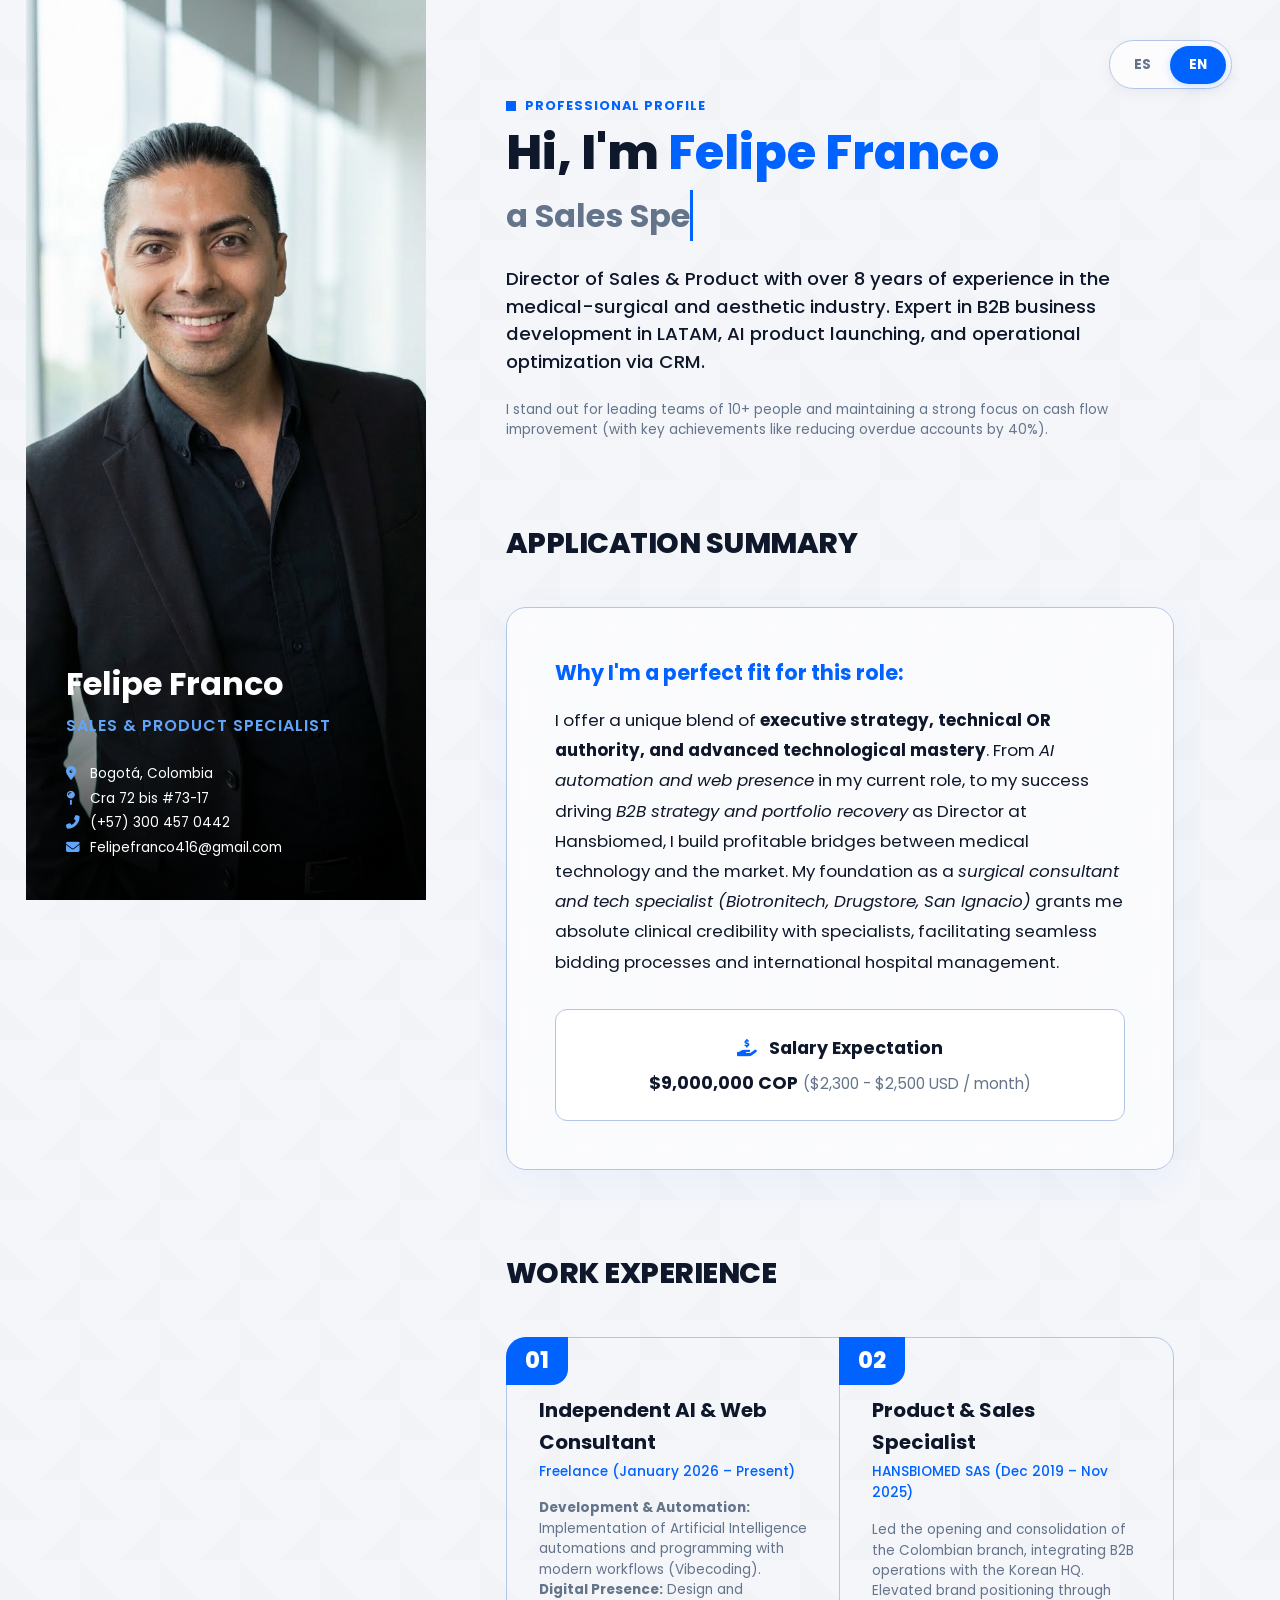
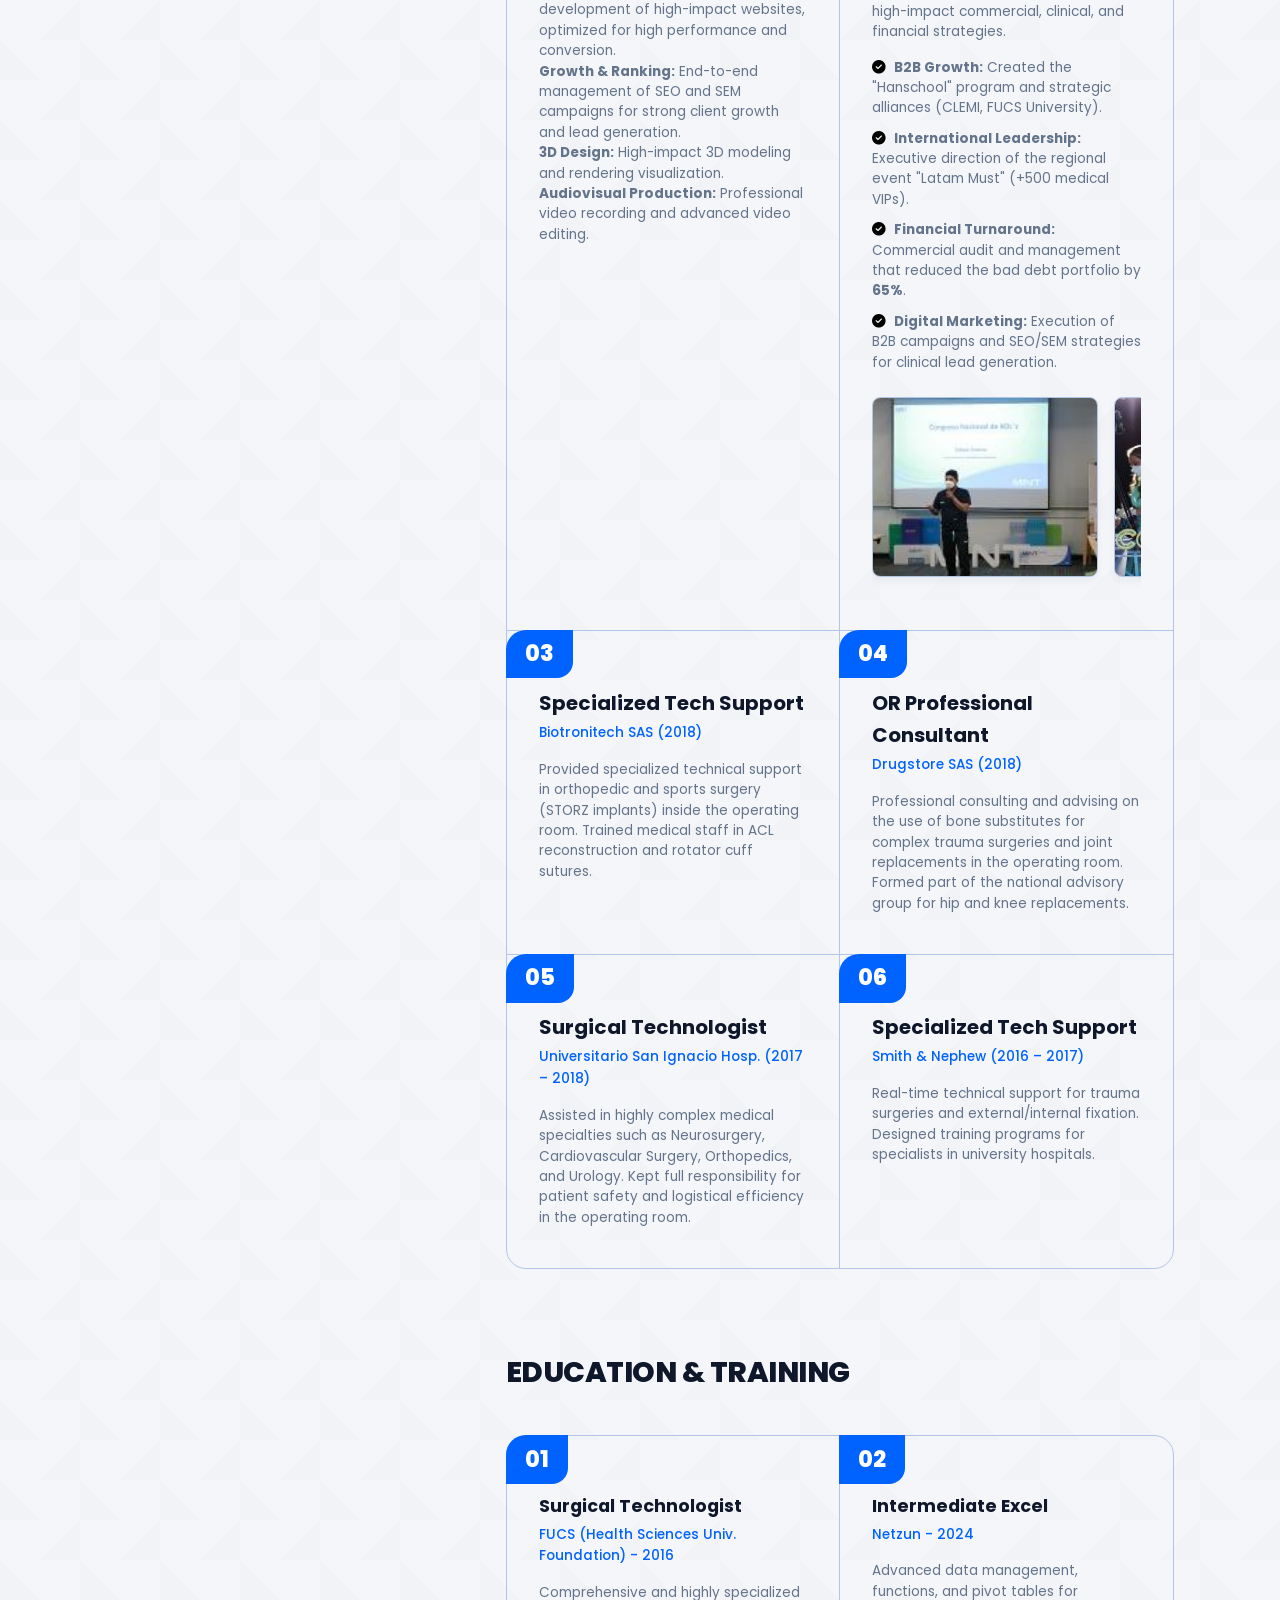
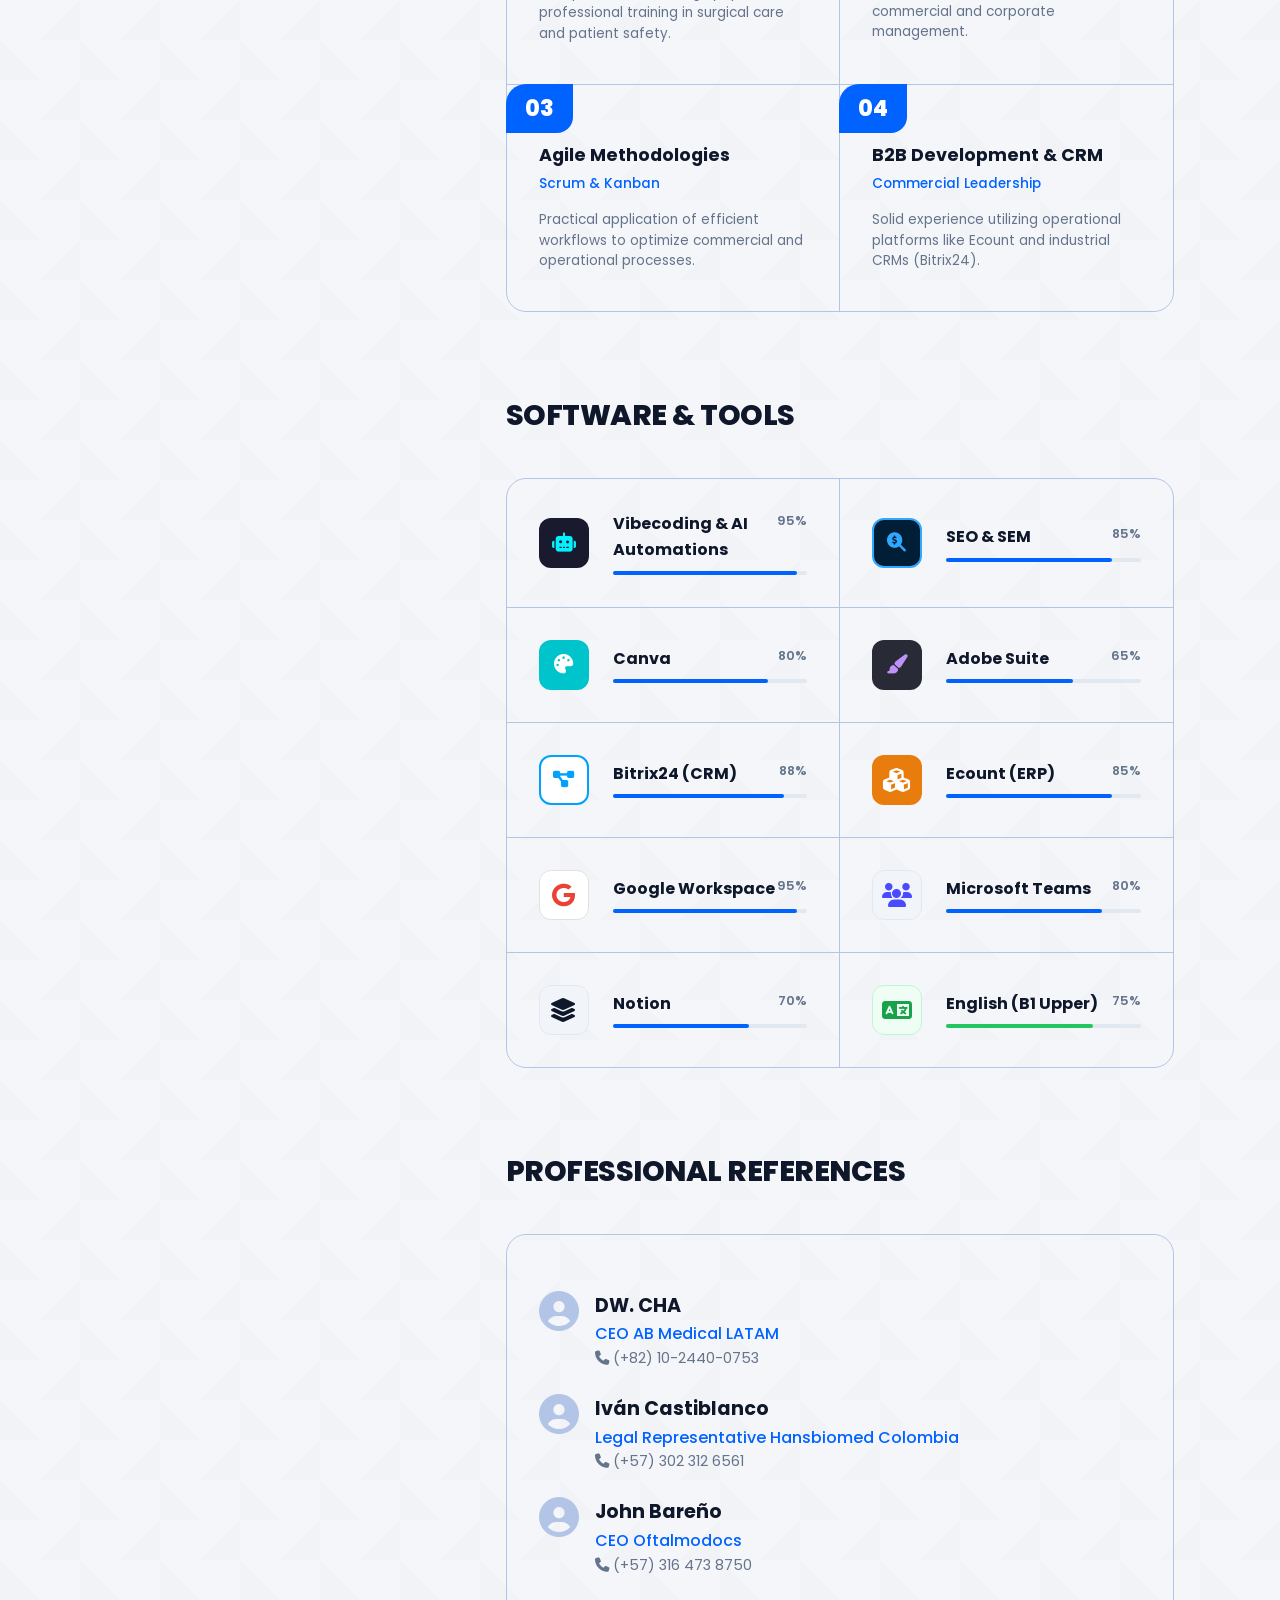
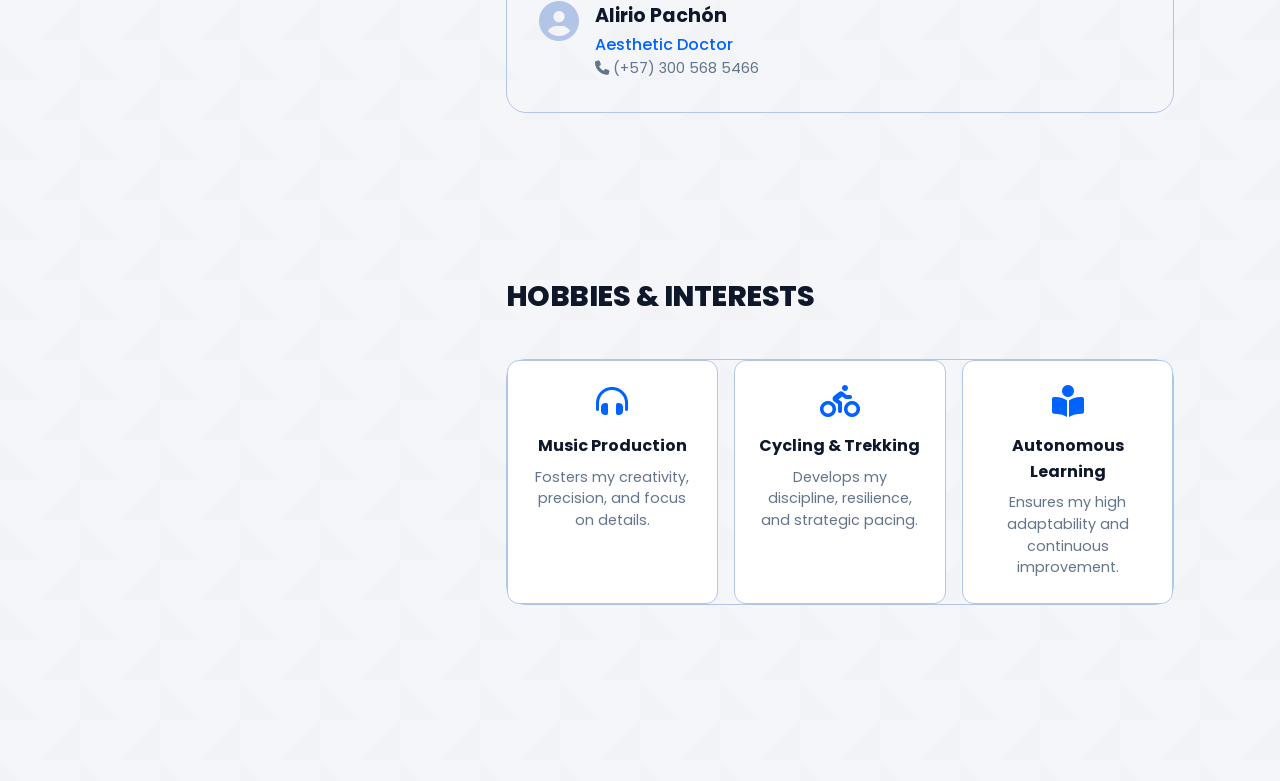
==== en.html @ d8ef77ba "Separate 3D design and Audiovisual production in freelance section" ====
<!DOCTYPE html>
<html lang="en"> <!-- Changed lang -->
<head>
    <meta charset="UTF-8">
    <meta name="viewport" content="width=device-width, initial-scale=1.0">
    <title>Resume - Felipe Franco</title>
    <!-- Google Fonts -->
    <link href="https://fonts.googleapis.com/css2?family=Poppins:wght@400;500;600;700;800&display=swap" rel="stylesheet">
    <link rel="stylesheet" href="style.css">
    <!-- FontAwesome for some standard icons -->
    <link rel="stylesheet" href="https://cdnjs.cloudflare.com/ajax/libs/font-awesome/6.4.0/css/all.min.css">
</head>
<body class="lang-en"> <!-- Changed class -->
    <!-- Language Toggle -->
    <div class="lang-toggle reveal">
        <a href="index.html">ES</a>    <!-- inactive -->
        <a href="en.html" class="active">EN</a> <!-- active -->
    </div>

    <div class="resume-wrapper">
        
        <!-- Left Sidebar: Photo & Contact -->
        <aside class="left-sidebar">
            <div class="photo-container">
                <!-- Placeholder photo, ready to be replaced -->
                <img src="Man_in_black_202603181501.jpeg" alt="Felipe Franco">
                
                <div class="contact-info-aside" style="display: block; position: absolute; bottom: 0; left: 0; right: 0; padding: 2.5rem; background: linear-gradient(to top, rgba(0,0,0,0.9), transparent); color: white;">
                    <h2 style="font-size: 2rem; margin-bottom: 0.2rem; color: #fff;">Felipe Franco</h2>
                    <p style="color: #60a5fa; font-weight: 600; margin-bottom: 1.5rem; letter-spacing: 1px;">SALES & PRODUCT SPECIALIST</p>
                    
                    <ul style="list-style: none; padding: 0; font-size: 0.85rem; line-height: 1.8;">
                        <li><i class="fas fa-map-marker-alt" style="width: 20px; color: #60a5fa;"></i> Bogotá, Colombia</li>
                        <li><i class="fas fa-map-pin" style="width: 20px; color: #60a5fa;"></i> Cra 72 bis #73-17</li>
                        <li><i class="fas fa-phone-alt" style="width: 20px; color: #60a5fa;"></i> (+57) 300 457 0442</li>
                        <li><i class="fas fa-envelope" style="width: 20px; color: #60a5fa;"></i> Felipefranco416@gmail.com</li>
                    </ul>
                </div>
            </div>
        </aside>

        <!-- Right Content -->
        <main class="right-content">

            <!-- Hero Section -->
            <section class="resume-section hero-section reveal">
                <div class="section-badge">PROFESSIONAL PROFILE</div>
                <h1 class="hero-title" style="font-size: 3rem;">Hi, I'm <span style="color: var(--primary-blue);">Felipe Franco</span></h1>
                <div class="typewriter-container">a <span class="typed-text"></span><span class="cursor">&nbsp;</span></div>
                <p class="desc hero-desc mt-3" style="font-size: 1.15rem; color: var(--text-dark); font-weight: 500;">
                    Director of Sales & Product with over 8 years of experience in the medical-surgical and aesthetic industry. Expert in B2B business development in LATAM, AI product launching, and operational optimization via CRM.
                </p>
                <p class="desc hero-desc mt-3">
                    I stand out for leading teams of 10+ people and maintaining a strong focus on cash flow improvement (with key achievements like reducing overdue accounts by 40%).
                </p>
            </section>
            
            <!-- Cover Letter / Application Summary -->
            <section class="resume-section reveal" style="transform: translateY(0); opacity: 1;">
                <h2 class="section-title reveal">APPLICATION SUMMARY</h2>
                <div style="background: rgba(255, 255, 255, 0.6); backdrop-filter: blur(12px); padding: 3rem; border-radius: 20px; border: 1px solid var(--border-color); box-shadow: 0 10px 40px rgba(0, 98, 255, 0.05);">
                    <h3 style="color: var(--primary-blue); margin-bottom: 1rem; font-size: 1.3rem;">Why I'm a perfect fit for this role:</h3>
                    <p class="desc" style="font-size: 1.05rem; line-height: 1.8; color: var(--text-dark); margin-bottom: 2rem;">
                        I offer a unique blend of <strong>executive strategy, technical OR authority, and advanced technological mastery</strong>. From <em>AI automation and web presence</em> in my current role, to my success driving <em>B2B strategy and portfolio recovery</em> as Director at Hansbiomed, I build profitable bridges between medical technology and the market. My foundation as a <em>surgical consultant and tech specialist (Biotronitech, Drugstore, San Ignacio)</em> grants me absolute clinical credibility with specialists, facilitating seamless bidding processes and international hospital management.
                    </p>
                    <div style="display: flex; gap: 1.5rem; flex-wrap: wrap;">
                        <div style="flex: 1; padding: 1.5rem; background: #fff; border-radius: 12px; border: 1px solid var(--border-color); transition: transform 0.3s ease; text-align: center;">
                            <h4 style="font-weight: 700; color: var(--text-dark); margin-bottom: 0.5rem; font-size: 1.1rem;"><i class="fas fa-hand-holding-usd" style="color: var(--primary-blue); margin-right: 0.5rem;"></i> Salary Expectation</h4>
                            <p class="desc" style="margin: 0; font-size: 1.1rem; color: var(--text-dark);"><strong>$9,000,000 COP</strong> <span style="font-size: 0.95rem; color: var(--text-gray);">($2,300 - $2,500 USD / month)</span></p>
                        </div>
                    </div>
                </div>
            </section>

            <!-- Work Experience Section -->
            <section class="resume-section">
                <h2 class="section-title reveal">WORK EXPERIENCE</h2>

                <div class="card-grid">
                    <div class="grid-item reveal">
                        <div class="card-number">01</div>
                        <h3 style="font-size: 1.25rem;">Independent AI & Web Consultant</h3>
                        <p class="subtitle">Freelance (January 2026 – Present)</p>
                        <p class="desc"><strong>Development & Automation:</strong> Implementation of Artificial Intelligence automations and programming with modern workflows (Vibecoding).<br>
                        <strong>Digital Presence:</strong> Design and development of high-impact websites, optimized for high performance and conversion.<br>
                        <strong>Growth & Ranking:</strong> End-to-end management of SEO and SEM campaigns for strong client growth and lead generation.<br>
                        <strong>3D Design:</strong> High-impact 3D modeling and rendering visualization.<br>
                        <strong>Audiovisual Production:</strong> Professional video recording and advanced video editing.</p>
                    </div>
                    <div class="grid-item reveal">
                        <div class="card-number">02</div>
                        <h3 style="font-size: 1.25rem;">Product & Sales Specialist</h3>
                        <p class="subtitle">HANSBIOMED SAS (Dec 2019 – Nov 2025)</p>
                        <p class="desc">Led the opening and consolidation of the Colombian branch, integrating B2B operations with the Korean HQ. Elevated brand positioning through high-impact commercial, clinical, and financial strategies.</p>
                        <ul class="achievement-list" style="list-style: none; padding-left: 0; margin-top: 15px; font-size: 0.85rem; color: var(--text-gray); line-height: 1.5;">
                            <li style="margin-bottom: 10px;"><i class="fas fa-check-circle" style="color: #000; margin-right: 8px;"></i><strong>B2B Growth:</strong> Created the "Hanschool" program and strategic alliances (CLEMI, FUCS University).</li>
                            <li style="margin-bottom: 10px;"><i class="fas fa-check-circle" style="color: #000; margin-right: 8px;"></i><strong>International Leadership:</strong> Executive direction of the regional event "Latam Must" (+500 medical VIPs).</li>
                            <li style="margin-bottom: 10px;"><i class="fas fa-check-circle" style="color: #000; margin-right: 8px;"></i><strong>Financial Turnaround:</strong> Commercial audit and management that reduced the bad debt portfolio by <strong>65%</strong>.</li>
                            <li><i class="fas fa-check-circle" style="color: #000; margin-right: 8px;"></i><strong>Digital Marketing:</strong> Execution of B2B campaigns and SEO/SEM strategies for clinical lead generation.</li>
                        </ul>
                        
                        <!-- Image Carousel -->
                        <div class="carousel-container reveal">
                            <div class="h-carousel">
                                <img src="images/1673440685311.jpg" alt="Hansbiomed Event">
                                <img src="images/1673440744683.jpg" alt="Hansbiomed Team">
                                <img src="images/1673440897594.jpg" alt="Latam Must Conference">
                                <img src="images/1673441333312.jpg" alt="Hanschool Session">
                                <img src="images/1673441361269.jpg" alt="Product Launch">
                            </div>
                        </div>
                    </div>
                    <div class="grid-item reveal">
                        <div class="card-number">03</div>
                        <h3 style="font-size: 1.25rem;">Specialized Tech Support</h3>
                        <p class="subtitle">Biotronitech SAS (2018)</p>
                        <p class="desc">Provided specialized technical support in orthopedic and sports surgery (STORZ implants) inside the operating room. Trained medical staff in ACL reconstruction and rotator cuff sutures.</p>
                    </div>
                    <div class="grid-item reveal">
                        <div class="card-number">04</div>
                        <h3 style="font-size: 1.25rem;">OR Professional Consultant</h3>
                        <p class="subtitle">Drugstore SAS (2018)</p>
                        <p class="desc">Professional consulting and advising on the use of bone substitutes for complex trauma surgeries and joint replacements in the operating room. Formed part of the national advisory group for hip and knee replacements.</p>
                    </div>
                    <div class="grid-item reveal">
                        <div class="card-number">05</div>
                        <h3 style="font-size: 1.25rem;">Surgical Technologist</h3>
                        <p class="subtitle">Universitario San Ignacio Hosp. (2017 – 2018)</p>
                        <p class="desc">Assisted in highly complex medical specialties such as Neurosurgery, Cardiovascular Surgery, Orthopedics, and Urology. Kept full responsibility for patient safety and logistical efficiency in the operating room.</p>
                    </div>
                    <div class="grid-item reveal" style="border-right: none;">
                        <div class="card-number">06</div>
                        <h3 style="font-size: 1.25rem;">Specialized Tech Support</h3>
                        <p class="subtitle">Smith & Nephew (2016 – 2017)</p>
                        <p class="desc">Real-time technical support for trauma surgeries and external/internal fixation. Designed training programs for specialists in university hospitals.</p>
                    </div>
                </div>
            </section>

            <!-- Education Section -->
            <section class="resume-section">
                <h2 class="section-title reveal">EDUCATION & TRAINING</h2>

                <div class="card-grid">
                    <div class="grid-item reveal">
                        <div class="card-number">01</div>
                        <h3>Surgical Technologist</h3>
                        <p class="subtitle">FUCS (Health Sciences Univ. Foundation) - 2016</p>
                        <p class="desc">Comprehensive and highly specialized professional training in surgical care and patient safety.</p>
                    </div>
                    <div class="grid-item reveal">
                        <div class="card-number">02</div>
                        <h3>Intermediate Excel</h3>
                        <p class="subtitle">Netzun - 2024</p>
                        <p class="desc">Advanced data management, functions, and pivot tables for commercial and corporate management.</p>
                    </div>
                    <div class="grid-item reveal">
                        <div class="card-number">03</div>
                        <h3>Agile Methodologies</h3>
                        <p class="subtitle">Scrum & Kanban</p>
                        <p class="desc">Practical application of efficient workflows to optimize commercial and operational processes.</p>
                    </div>
                    <div class="grid-item reveal">
                        <div class="card-number">04</div>
                        <h3>B2B Development & CRM</h3>
                        <p class="subtitle">Commercial Leadership</p>
                        <p class="desc">Solid experience utilizing operational platforms like Ecount and industrial CRMs (Bitrix24).</p>
                    </div>
                </div>
            </section>

            <!-- Skills Section -->
            <section class="resume-section">
                <h2 class="section-title reveal">SOFTWARE & TOOLS</h2>

                <div class="card-grid">
                    <!-- Skill 1 -->
                    <div class="grid-item skill-item reveal">
                        <div class="skill-icon icon-ai" style="background:#1a1a2e; color:#00f2fe; border:none;"><i class="fas fa-robot"></i></div>
                        <div class="skill-content">
                            <div class="skill-header">
                                <span class="skill-name">Vibecoding & AI Automations</span>
                                <span class="skill-percent">95%</span>
                            </div>
                            <div class="progress-bar">
                                <div class="progress" style="width: 95%;"></div>
                            </div>
                        </div>
                    </div>
                    <!-- Skill 2 -->
                    <div class="grid-item skill-item reveal">
                        <div class="skill-icon icon-ps" style="background:#001e36; color:#31a8ff;"><i class="fas fa-search-dollar"></i></div>
                        <div class="skill-content">
                            <div class="skill-header">
                                <span class="skill-name">SEO & SEM</span>
                                <span class="skill-percent">85%</span>
                            </div>
                            <div class="progress-bar">
                                <div class="progress" style="width: 85%;"></div>
                            </div>
                        </div>
                    </div>
                    <!-- Skill 3 -->
                    <div class="grid-item skill-item reveal">
                        <div class="skill-icon icon-xd" style="background:#00c4cc; color:#fff; border:none;"><i class="fas fa-palette"></i></div>
                        <div class="skill-content">
                            <div class="skill-header">
                                <span class="skill-name">Canva</span>
                                <span class="skill-percent">80%</span>
                            </div>
                            <div class="progress-bar">
                                <div class="progress" style="width: 80%;"></div>
                            </div>
                        </div>
                    </div>
                    <!-- Skill 4 -->
                    <div class="grid-item skill-item reveal">
                        <div class="skill-icon icon-ai" style="background:#282a36; color:#bd93f9; border:none;"><i class="fas fa-paint-brush"></i></div>
                        <div class="skill-content">
                            <div class="skill-header">
                                <span class="skill-name">Adobe Suite</span>
                                <span class="skill-percent">65%</span>
                            </div>
                            <div class="progress-bar">
                                <div class="progress" style="width: 65%;"></div>
                            </div>
                        </div>
                    </div>
                    <!-- Skill 5 -->
                    <div class="grid-item skill-item reveal">
                        <div class="skill-icon icon-xd" style="background:#fff; color:#00a1ff; border: 2px solid #00a1ff;"><i class="fas fa-project-diagram"></i></div>
                        <div class="skill-content">
                            <div class="skill-header">
                                <span class="skill-name">Bitrix24 (CRM)</span>
                                <span class="skill-percent">88%</span>
                            </div>
                            <div class="progress-bar">
                                <div class="progress" style="width: 88%;"></div>
                            </div>
                        </div>
                    </div>
                    <!-- Skill 6 -->
                    <div class="grid-item skill-item reveal">
                        <div class="skill-icon icon-fg" style="background:#e87d0d; color:#fff; border:none;"><i class="fas fa-cubes"></i></div>
                        <div class="skill-content">
                            <div class="skill-header">
                                <span class="skill-name">Ecount (ERP)</span>
                                <span class="skill-percent">85%</span>
                            </div>
                            <div class="progress-bar">
                                <div class="progress" style="width: 85%;"></div>
                            </div>
                        </div>
                    </div>
                    <!-- Skill 7 -->
                    <div class="grid-item skill-item reveal">
                        <div class="skill-icon icon-google" style="background:#fff; color:#ea4335; border: 1px solid #e1e1e1;"><i class="fab fa-google"></i></div>
                        <div class="skill-content">
                            <div class="skill-header">
                                <span class="skill-name">Google Workspace</span>
                                <span class="skill-percent">95%</span>
                            </div>
                            <div class="progress-bar">
                                <div class="progress" style="width: 95%;"></div>
                            </div>
                        </div>
                    </div>
                    <!-- Skill 8 -->
                    <div class="grid-item skill-item reveal">
                        <div class="skill-icon icon-notion" style="background:#f1f5f9; color:#4a4aff; border: 1px solid #e2e8f0;"><i class="fas fa-users"></i></div>
                        <div class="skill-content">
                            <div class="skill-header">
                                <span class="skill-name">Microsoft Teams</span>
                                <span class="skill-percent">80%</span>
                            </div>
                            <div class="progress-bar">
                                <div class="progress" style="width: 80%;"></div>
                            </div>
                        </div>
                    </div>
                    <!-- Skill 9 -->
                    <div class="grid-item skill-item reveal">
                        <div class="skill-icon icon-notion" style="background:#f1f5f9; color:#0f172a; border: 1px solid #e2e8f0;"><i class="fas fa-layer-group"></i></div>
                        <div class="skill-content">
                            <div class="skill-header">
                                <span class="skill-name">Notion</span>
                                <span class="skill-percent">70%</span>
                            </div>
                            <div class="progress-bar">
                                <div class="progress" style="width: 70%;"></div>
                            </div>
                        </div>
                    </div>
                    <!-- Skill 10 -->
                    <div class="grid-item skill-item reveal">
                        <div class="skill-icon" style="background:#f0fdf4; color:#16a34a; border: 1px solid #bbf7d0;"><i class="fas fa-language"></i></div>
                        <div class="skill-content">
                            <div class="skill-header">
                                <span class="skill-name">English (B1 Upper)</span>
                                <span class="skill-percent">75%</span>
                            </div>
                            <div class="progress-bar">
                                <div class="progress" style="width: 75%; background: #22c55e;"></div>
                            </div>
                        </div>
                    </div>
                </div>
            </section>

            <!-- References Section -->
            <section class="resume-section pb-large">
                <h2 class="section-title reveal">PROFESSIONAL REFERENCES</h2>

                <div class="card-grid reveal" style="grid-template-columns: 1fr;">
                    <div class="grid-item" style="border-right: none; padding-bottom: 2rem;">
                        <ul style="list-style: none; padding: 0;">
                            <li style="margin-bottom: 1.5rem; display: flex; align-items: flex-start; gap: 1rem;">
                                <i class="fas fa-user-circle" style="font-size: 2.5rem; color: var(--border-color);"></i>
                                <div>
                                    <strong style="font-size: 1.2rem; color: var(--text-dark);">DW. CHA</strong>
                                    <p style="margin: 0; color: var(--primary-blue); font-weight: 500;">CEO AB Medical LATAM</p>
                                    <p style="margin: 0; font-size: 0.9rem; color: var(--text-gray);"><i class="fas fa-phone"></i> (+82) 10-2440-0753</p>
                                </div>
                            </li>
                            <li style="margin-bottom: 1.5rem; display: flex; align-items: flex-start; gap: 1rem;">
                                <i class="fas fa-user-circle" style="font-size: 2.5rem; color: var(--border-color);"></i>
                                <div>
                                    <strong style="font-size: 1.2rem; color: var(--text-dark);">Iván Castiblanco</strong>
                                    <p style="margin: 0; color: var(--primary-blue); font-weight: 500;">Legal Representative Hansbiomed Colombia</p>
                                    <p style="margin: 0; font-size: 0.9rem; color: var(--text-gray);"><i class="fas fa-phone"></i> (+57) 302 312 6561</p>
                                </div>
                            </li>
                            <li style="margin-bottom: 1.5rem; display: flex; align-items: flex-start; gap: 1rem;">
                                <i class="fas fa-user-circle" style="font-size: 2.5rem; color: var(--border-color);"></i>
                                <div>
                                    <strong style="font-size: 1.2rem; color: var(--text-dark);">John Bareño</strong>
                                    <p style="margin: 0; color: var(--primary-blue); font-weight: 500;">CEO Oftalmodocs</p>
                                    <p style="margin: 0; font-size: 0.9rem; color: var(--text-gray);"><i class="fas fa-phone"></i> (+57) 316 473 8750</p>
                                </div>
                            </li>
                            <li style="display: flex; align-items: flex-start; gap: 1rem;">
                                <i class="fas fa-user-circle" style="font-size: 2.5rem; color: var(--border-color);"></i>
                                <div>
                                    <strong style="font-size: 1.2rem; color: var(--text-dark);">Alirio Pachón</strong>
                                    <p style="margin: 0; color: var(--primary-blue); font-weight: 500;">Aesthetic Doctor</p>
                                    <p style="margin: 0; font-size: 0.9rem; color: var(--text-gray);"><i class="fas fa-phone"></i> (+57) 300 568 5466</p>
                                </div>
                            </li>
                        </ul>
                    </div>
                </div>
            </section>
            
            <!-- Hobbies Section -->
            <section class="resume-section">
                <h2 class="section-title reveal">HOBBIES & INTERESTS</h2>
                
                <div class="card-grid" style="grid-template-columns: repeat(3, 1fr); gap: 1rem;">
                    <div class="grid-item reveal" style="text-align: center; padding: 1.5rem; background: #fff; border-radius: 12px; border: 1px solid var(--border-color);">
                        <i class="fas fa-headphones-alt" style="font-size: 2rem; color: var(--primary-blue); margin-bottom: 1rem;"></i>
                        <h4 style="font-weight: 700; color: var(--text-dark); margin-bottom: 0.5rem; font-size: 1rem;">Music Production</h4>
                        <p class="desc" style="margin: 0; font-size: 0.9rem;">Fosters my creativity, precision, and focus on details.</p>
                    </div>
                    
                    <div class="grid-item reveal" style="text-align: center; padding: 1.5rem; background: #fff; border-radius: 12px; border: 1px solid var(--border-color);">
                        <i class="fas fa-biking" style="font-size: 2rem; color: var(--primary-blue); margin-bottom: 1rem;"></i>
                        <h4 style="font-weight: 700; color: var(--text-dark); margin-bottom: 0.5rem; font-size: 1rem;">Cycling & Trekking</h4>
                        <p class="desc" style="margin: 0; font-size: 0.9rem;">Develops my discipline, resilience, and strategic pacing.</p>
                    </div>
                    
                    <div class="grid-item reveal" style="text-align: center; padding: 1.5rem; background: #fff; border-radius: 12px; border: 1px solid var(--border-color);">
                        <i class="fas fa-book-reader" style="font-size: 2rem; color: var(--primary-blue); margin-bottom: 1rem;"></i>
                        <h4 style="font-weight: 700; color: var(--text-dark); margin-bottom: 0.5rem; font-size: 1rem;">Autonomous Learning</h4>
                        <p class="desc" style="margin: 0; font-size: 0.9rem;">Ensures my high adaptability and continuous improvement.</p>
                    </div>
                </div>
            </section>
            
        </main>
    </div>
    
    <script src="script.js"></script>
</body>
</html>
---- style.css ----
/* ==============================
   VARIABLES & GLOBALS
   ============================== */
:root {
    --bg-main: #f4f6fa;
    --text-dark: #0f172a;
    --text-gray: #64748b;
    --primary-blue: #0062ff; /* The strong, bright blue */
    --border-color: #b3c5e7; /* Soft grayish blue for borders */
    
    --font-main: 'Poppins', sans-serif;
}

* {
    margin: 0;
    padding: 0;
    box-sizing: border-box;
}

body {
    font-family: 'Poppins', sans-serif;
    background-color: var(--bg-main);
    color: var(--text-dark);
    line-height: 1.6;
    margin: 0;
    padding: 0;
    display: flex;
    justify-content: center;
    min-height: 100vh;
    /* Very subtle geometric pattern based on the image */
    background-image: 
      linear-gradient(45deg, rgba(0,0,0,0.01) 25%, transparent 25%),
      linear-gradient(-45deg, rgba(0,0,0,0.01) 25%, transparent 25%);
    background-size: 80px 80px;
    background-position: 0 0, 0 40px, 40px -40px, -40px 0px;
    animation: panBackground 30s linear infinite;
}

@keyframes panBackground {
    0% {
        background-position: 0 0, 0 40px, 40px -40px, -40px 0px;
    }
    100% {
        background-position: 80px 80px, 80px 120px, 120px 40px, 40px 80px;
    }
}

/* ==============================
   LAYOUT
   ============================== */
.resume-wrapper {
    display: flex;
    max-width: 1600px; /* Expanded considerably from 1300px */
    width: 96%; /* Takes up 96% of viewport to reduce side gaps */
    margin: 0 auto;
    min-height: 100vh;
}

.left-sidebar {
    width: 400px; /* Increased from 350px for better split-screen ratio */
    flex-shrink: 0;
    position: relative;
    display: flex;
    flex-direction: column;
}

.photo-container {
    width: 100%;
    height: 100vh;
    position: sticky;
    top: 0;
    overflow: hidden;
}

.photo-container img {
    width: 100%;
    height: 100%;
    object-fit: cover;
    object-position: center;
}

.contact-info-aside {
    display: none; /* Hide on desktop, show on mobile if needed */
}

.right-content {
    flex: 1;
    min-width: 0; /* Prevents flex blowout */
    padding: 6rem 5rem;
    background: transparent;
}

/* ==============================
   TYPOGRAPHY & SECTIONS
   ============================== */
.resume-section {
    margin-bottom: 5rem;
}

.pb-large {
    padding-bottom: 5rem;
}

.section-badge {
    color: var(--primary-blue);
    font-size: 0.8rem;
    font-weight: 700;
    text-transform: uppercase;
    letter-spacing: 1px;
    display: flex;
    align-items: center;
    gap: 0.6rem;
    margin-bottom: 0.5rem;
}

.section-badge::before {
    content: '';
    display: block;
    width: 10px;
    height: 10px;
    background-color: var(--primary-blue);
}

.section-title {
    font-size: 1.8rem;
    font-weight: 800;
    color: var(--text-dark);
    margin-bottom: 2.5rem;
    letter-spacing: -0.5px;
    text-transform: uppercase;
}

h3 {
    font-size: 1.1rem;
    font-weight: 700;
    margin-bottom: 0.2rem;
    color: var(--text-dark);
}

p.subtitle {
    color: var(--primary-blue);
    font-size: 0.85rem;
    font-weight: 500;
    margin-bottom: 1rem;
}

p.desc {
    color: var(--text-gray);
    font-size: 0.85rem;
    line-height: 1.5;
}

/* ==============================
   GRID COMPONENT
   ============================== */
.card-grid {
    display: grid;
    grid-template-columns: 1fr 1fr;
    border: 1px solid var(--border-color);
    border-radius: 20px;
    background: transparent;
}

.grid-item {
    position: relative;
    min-width: 0; /* Prevents grid cell blowout from contents */
    padding: 3.5rem 2rem 2.5rem;
    border-right: 1px solid var(--border-color);
    border-bottom: 1px solid var(--border-color);
}

/* Removing borders for normal 2x2 grids */
.card-grid .grid-item:nth-child(even) {
    border-right: none;
}
.card-grid:not(.grid-1-only):not(.grid-2-only) .grid-item:nth-last-child(-n+2) {
    border-bottom: none;
}

/* Specific grids */
.grid-2-only .grid-item {
    border-bottom: none;
}

.grid-1-only {
    grid-template-columns: 1fr;
}
.grid-1-only .grid-item {
    border-right: none;
    border-bottom: none;
    padding: 2.5rem;
}

/* Number Tabs */
.card-number {
    position: absolute;
    top: -1px; /* Overlap border */
    left: -1px; /* Overlap border */
    background-color: var(--primary-blue);
    color: white;
    font-size: 1.4rem;
    font-weight: 800;
    padding: 0.4rem 1.2rem;
    border-bottom-right-radius: 16px;
    border-top-left-radius: 20px; /* match outer border if it's the first child, but we just use 0 normally */
}

/* Ensure outer corners of tabs match the grid border */
.card-grid .grid-item:first-child .card-number {
    border-top-left-radius: 20px;
}
.card-grid .grid-item:nth-child(2) .card-number {
    border-top-left-radius: 0; 
}


/* ==============================
   SKILLS COMPONENT
   ============================== */
.skill-item {
    display: flex;
    align-items: center;
    gap: 1.5rem;
    padding: 2rem 2rem 2rem;
    border-right: 1px solid var(--border-color);
    border-bottom: 1px solid var(--border-color);
}

.skill-icon {
    width: 50px;
    height: 50px;
    border-radius: 12px;
    display: flex;
    justify-content: center;
    align-items: center;
    font-weight: 700;
    font-size: 1.5rem;
    color: white;
    flex-shrink: 0;
}

.skill-icon img {
    width: 25px;
    height: 25px;
}

/* Adobe-like colors */
.icon-ps { background: #001e36; color: #31a8ff; border: 2px solid #31a8ff; font-size: 1.2rem; }
.icon-ai { background: #330000; color: #ff9a00; border: 2px solid #ff9a00; font-size: 1.2rem;}
.icon-xd { background: #470137; color: #ff61f6; border: 2px solid #ff61f6; font-size: 1.2rem;}
.icon-fg { background: #1e1e1e; }
.icon-ae { background: #00005b; color: #9999ff; border: 2px solid #9999ff; font-size: 1.2rem;}
.icon-bl { background: #e87d0d; }

.skill-content {
    flex: 1;
}

.skill-header {
    display: flex;
    justify-content: space-between;
    margin-bottom: 0.5rem;
}

.skill-name {
    font-weight: 700;
    font-size: 1rem;
    color: var(--text-dark);
}

.skill-percent {
    font-weight: 600;
    font-size: 0.8rem;
    color: var(--text-gray);
}

.progress-bar {
    width: 100%;
    height: 4px;
    background: #e2e8f0;
    border-radius: 2px;
    position: relative;
}

.progress {
    height: 100%;
    background: var(--primary-blue);
    border-radius: 2px;
}

/* ==============================
   INTERESTS
   ============================== */
.interests-list {
    display: flex;
    align-items: center;
    flex-wrap: wrap;
    gap: 1.5rem;
    color: var(--text-dark);
    font-weight: 500;
    font-size: 0.95rem;
}

.interests-list .sep {
    color: var(--border-color);
    font-weight: 300;
}

/* ==============================
   RESPONSIVE DESIGN
   ============================== */
@media (max-width: 1024px) {
    .resume-wrapper {
        flex-direction: column;
    }
    
    .left-sidebar {
        width: 100%;
        height: auto;
    }
    
    .photo-container {
        height: 400px;
        position: relative;
    }
    
    .right-content {
        padding: 4rem 2rem;
    }
}

@media (max-width: 768px) {
    .card-grid {
        grid-template-columns: 1fr;
    }
    
    .grid-item, .skill-item {
        border-right: none !important;
        border-bottom: 1px solid var(--border-color) !important;
    }
    
    .card-grid .grid-item:last-child {
        border-bottom: none !important;
    }
    
    .card-grid .grid-item:first-child .card-number,
    .card-grid .grid-item:nth-child(2) .card-number {
        border-top-left-radius: 0; /* Reset for mobile */
    }
    
    .card-grid .grid-item:first-child .card-number {
        border-top-left-radius: 18px; /* Apply to very first only */
    }
}

/* ==============================
   HERO / TYPEWRITER
   ============================== */
.hero-title {
    font-size: 3.5rem;
    font-weight: 800;
    line-height: 1.2;
    margin-bottom: 0.5rem;
    color: var(--text-dark);
}
.typewriter-container {
    font-size: 2rem;
    font-weight: 700;
    color: var(--text-gray);
    margin-bottom: 1.5rem;
}
.hero-desc {
    max-width: 700px;
    font-size: 1.05rem;
    line-height: 1.8;
}
.cursor {
    display: inline-block;
    width: 3px;
    background-color: var(--primary-blue);
    animation: blink 1s infinite;
}
@keyframes blink {
    0%, 100% { opacity: 1; }
    50% { opacity: 0; }
}
.mt-3 {
    margin-top: 1.5rem;
}

/* ==============================
   LANGUAGE TOGGLE
   ============================== */
.lang-toggle {
    position: fixed;
    top: 2.5rem;
    right: 3rem;
    z-index: 1000;
    display: flex;
    background: rgba(255,255,255,0.7);
    backdrop-filter: blur(12px);
    border-radius: 30px;
    padding: 0.3rem;
    box-shadow: 0 4px 15px rgba(0,0,0,0.05);
    border: 1px solid var(--border-color);
}

.lang-toggle a {
    text-decoration: none;
    padding: 0.5rem 1.2rem;
    border-radius: 20px;
    font-size: 0.85rem;
    font-weight: 700;
    color: var(--text-gray);
    transition: all 0.3s ease;
}

.lang-toggle a.active {
    background: var(--primary-blue);
    color: #fff;
    box-shadow: 0 2px 10px rgba(0, 98, 255, 0.2);
}

.lang-toggle a:hover:not(.active) {
    color: var(--primary-blue);
    background: rgba(0, 98, 255, 0.05);
}

@media (max-width: 768px) {
    .lang-toggle {
        top: 1.5rem;
        right: 1.5rem;
    }
}

/* ==============================
   SCROLL REVEAL ANIMATIONS
   ============================== */
.reveal {
    opacity: 0;
    transform: translateY(50px);
    transition: all 0.8s cubic-bezier(0.25, 1, 0.5, 1);
}

.reveal.active {
    opacity: 1;
    transform: translateY(0);
}

/* ==============================
   CAROUSEL
   ============================== */
.carousel-container {
    margin-top: 1.5rem;
    position: relative;
    border-radius: 12px;
}

.h-carousel {
    display: flex;
    gap: 1rem;
    overflow-x: auto;
    scroll-snap-type: x mandatory;
    padding-bottom: 0.8rem; /* space for scrollbar */
    scrollbar-width: thin;
    scrollbar-color: var(--border-color) transparent;
}

.h-carousel::-webkit-scrollbar {
    height: 6px;
}

.h-carousel::-webkit-scrollbar-thumb {
    background: var(--border-color);
    border-radius: 3px;
}

.h-carousel img {
    scroll-snap-align: start;
    flex: 0 0 auto;
    height: 180px;
    border-radius: 8px;
    object-fit: cover;
    border: 1px solid var(--border-color);
    box-shadow: 0 4px 10px rgba(0,0,0,0.05);
    transition: transform 0.3s ease;
}

.h-carousel img:hover {
    transform: scale(1.02);
}
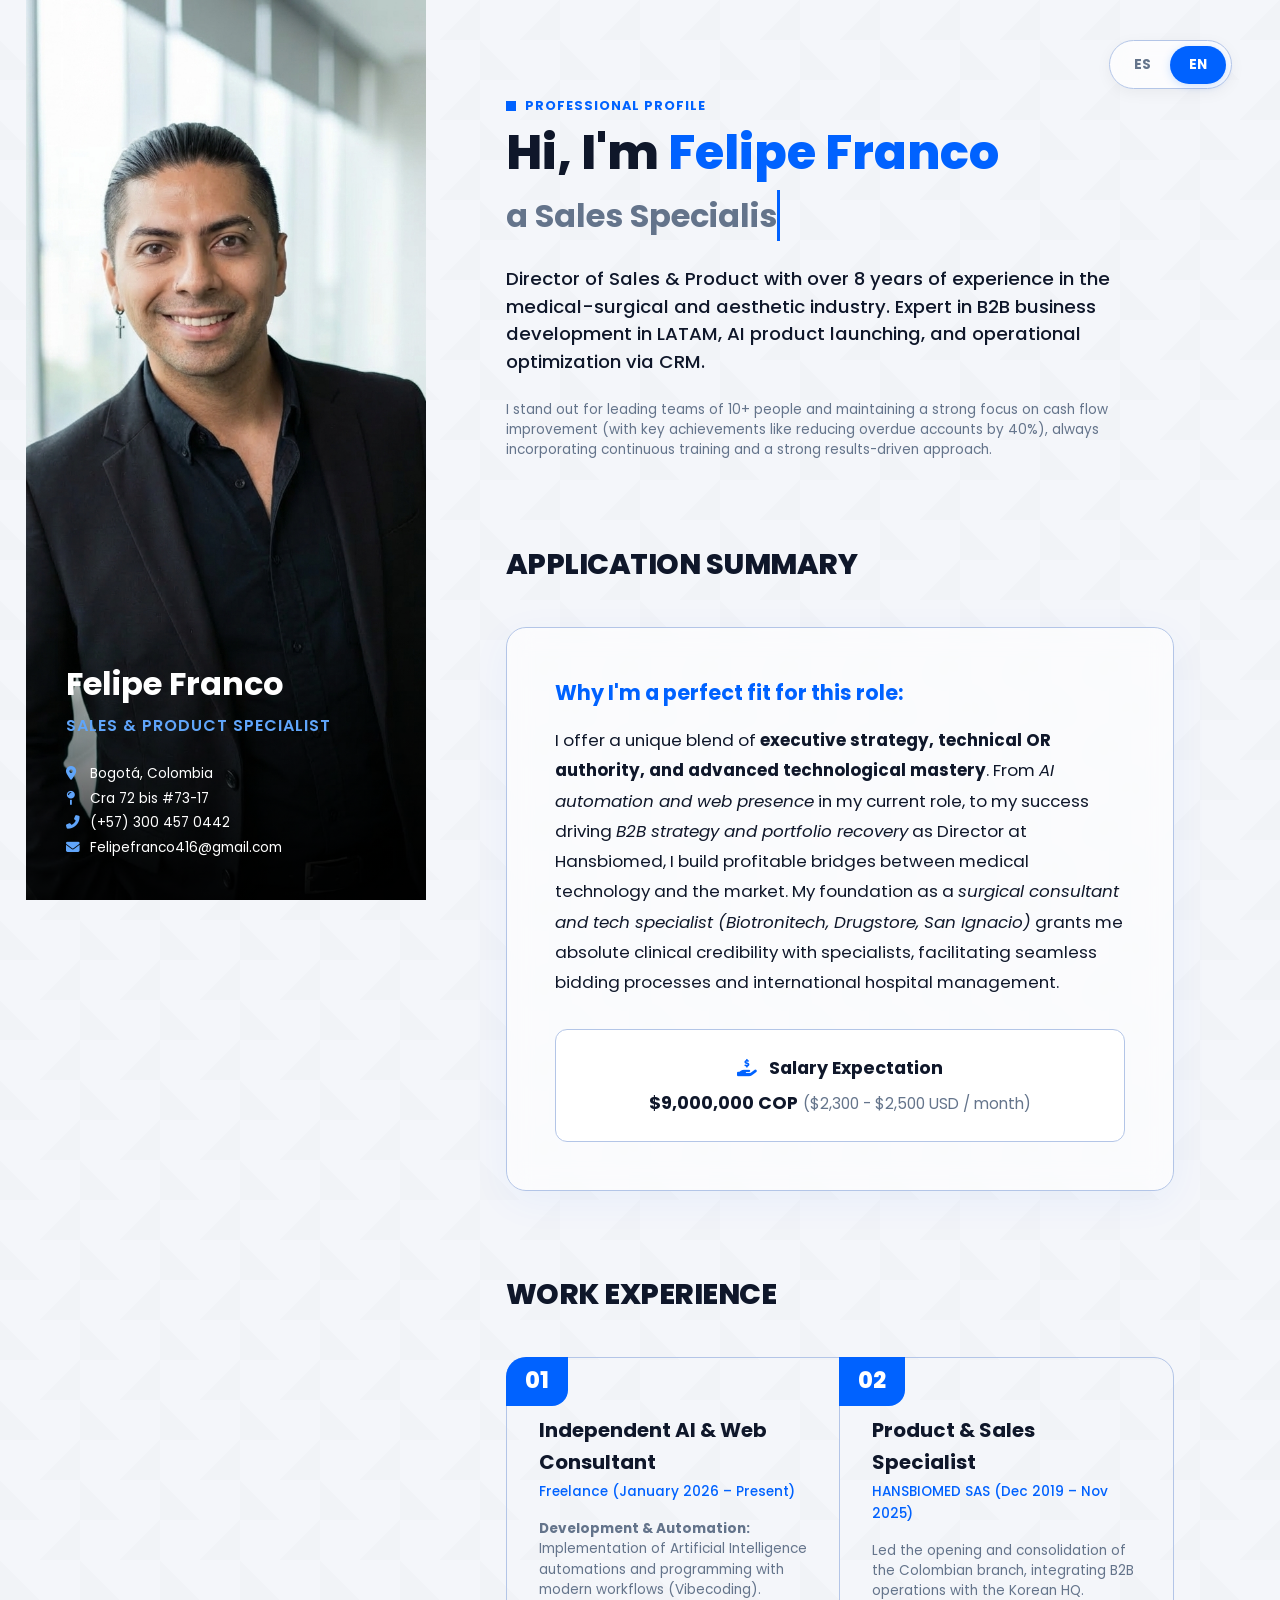
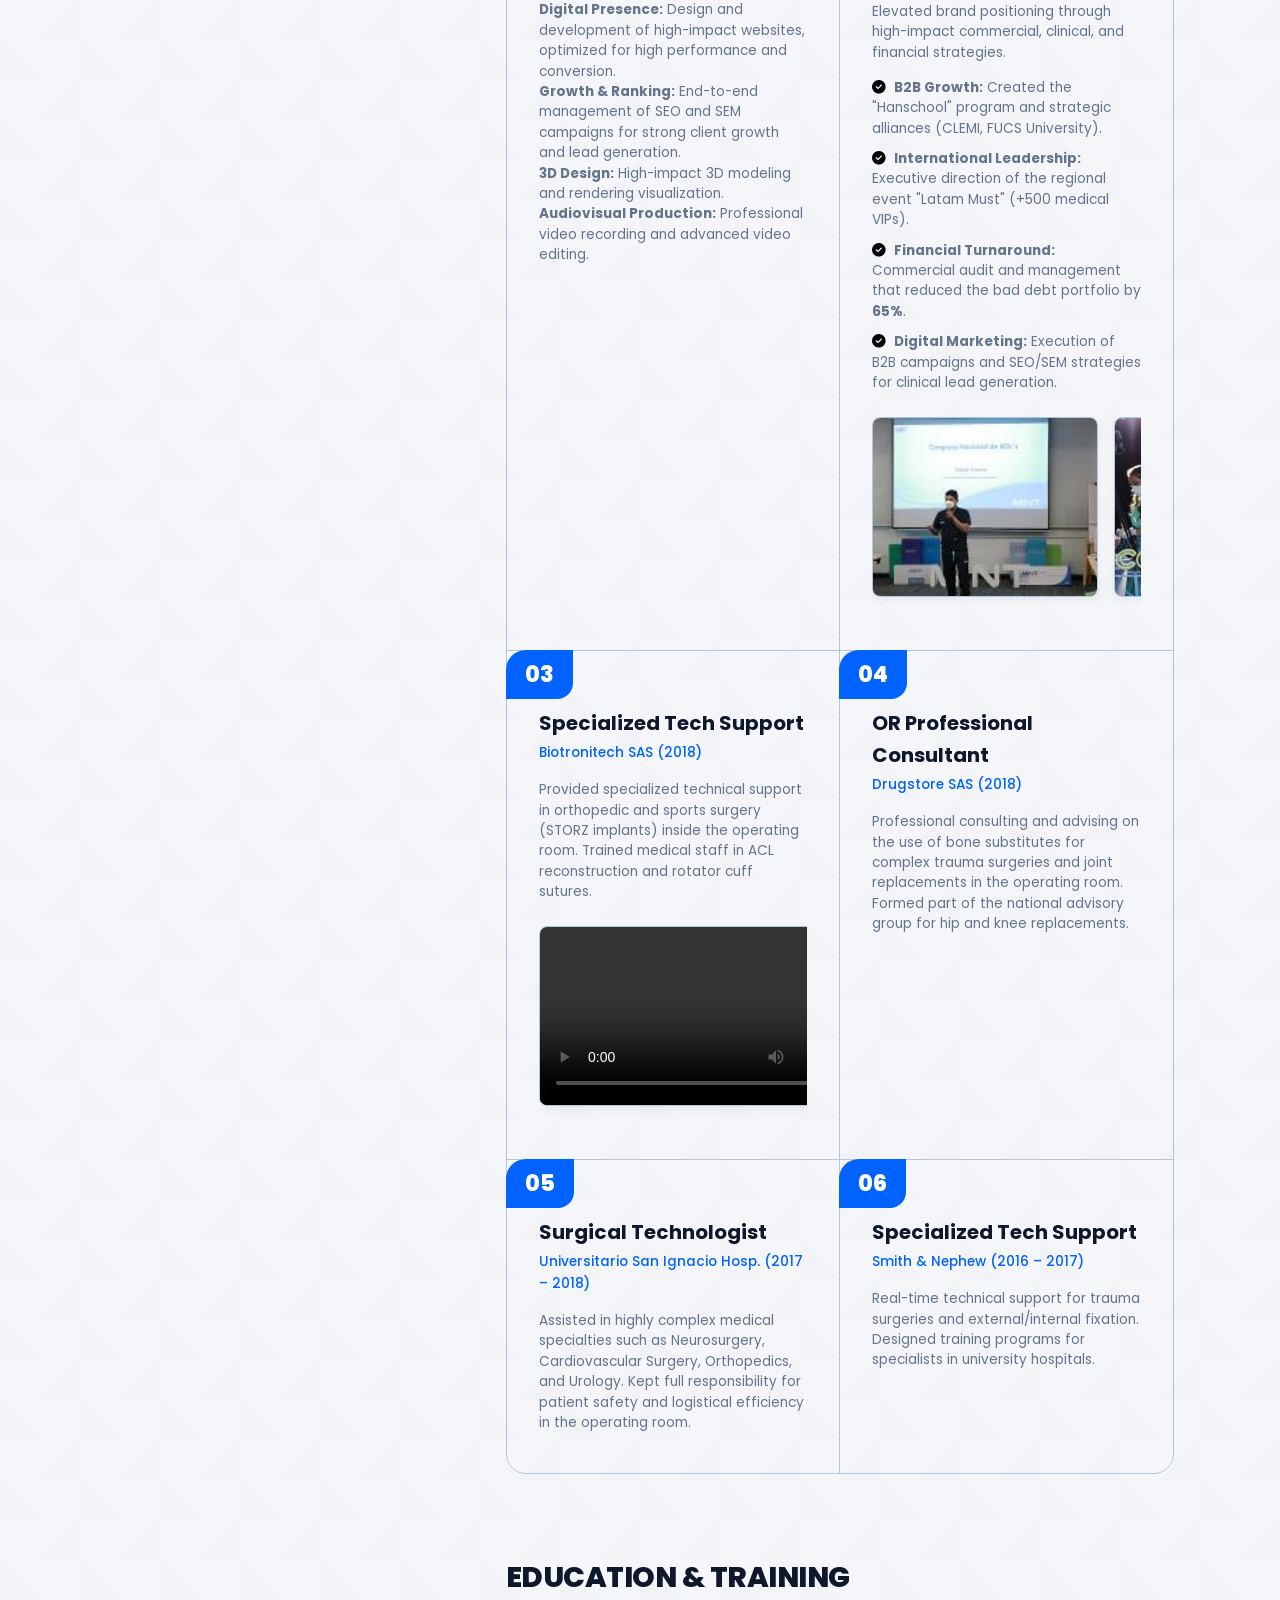
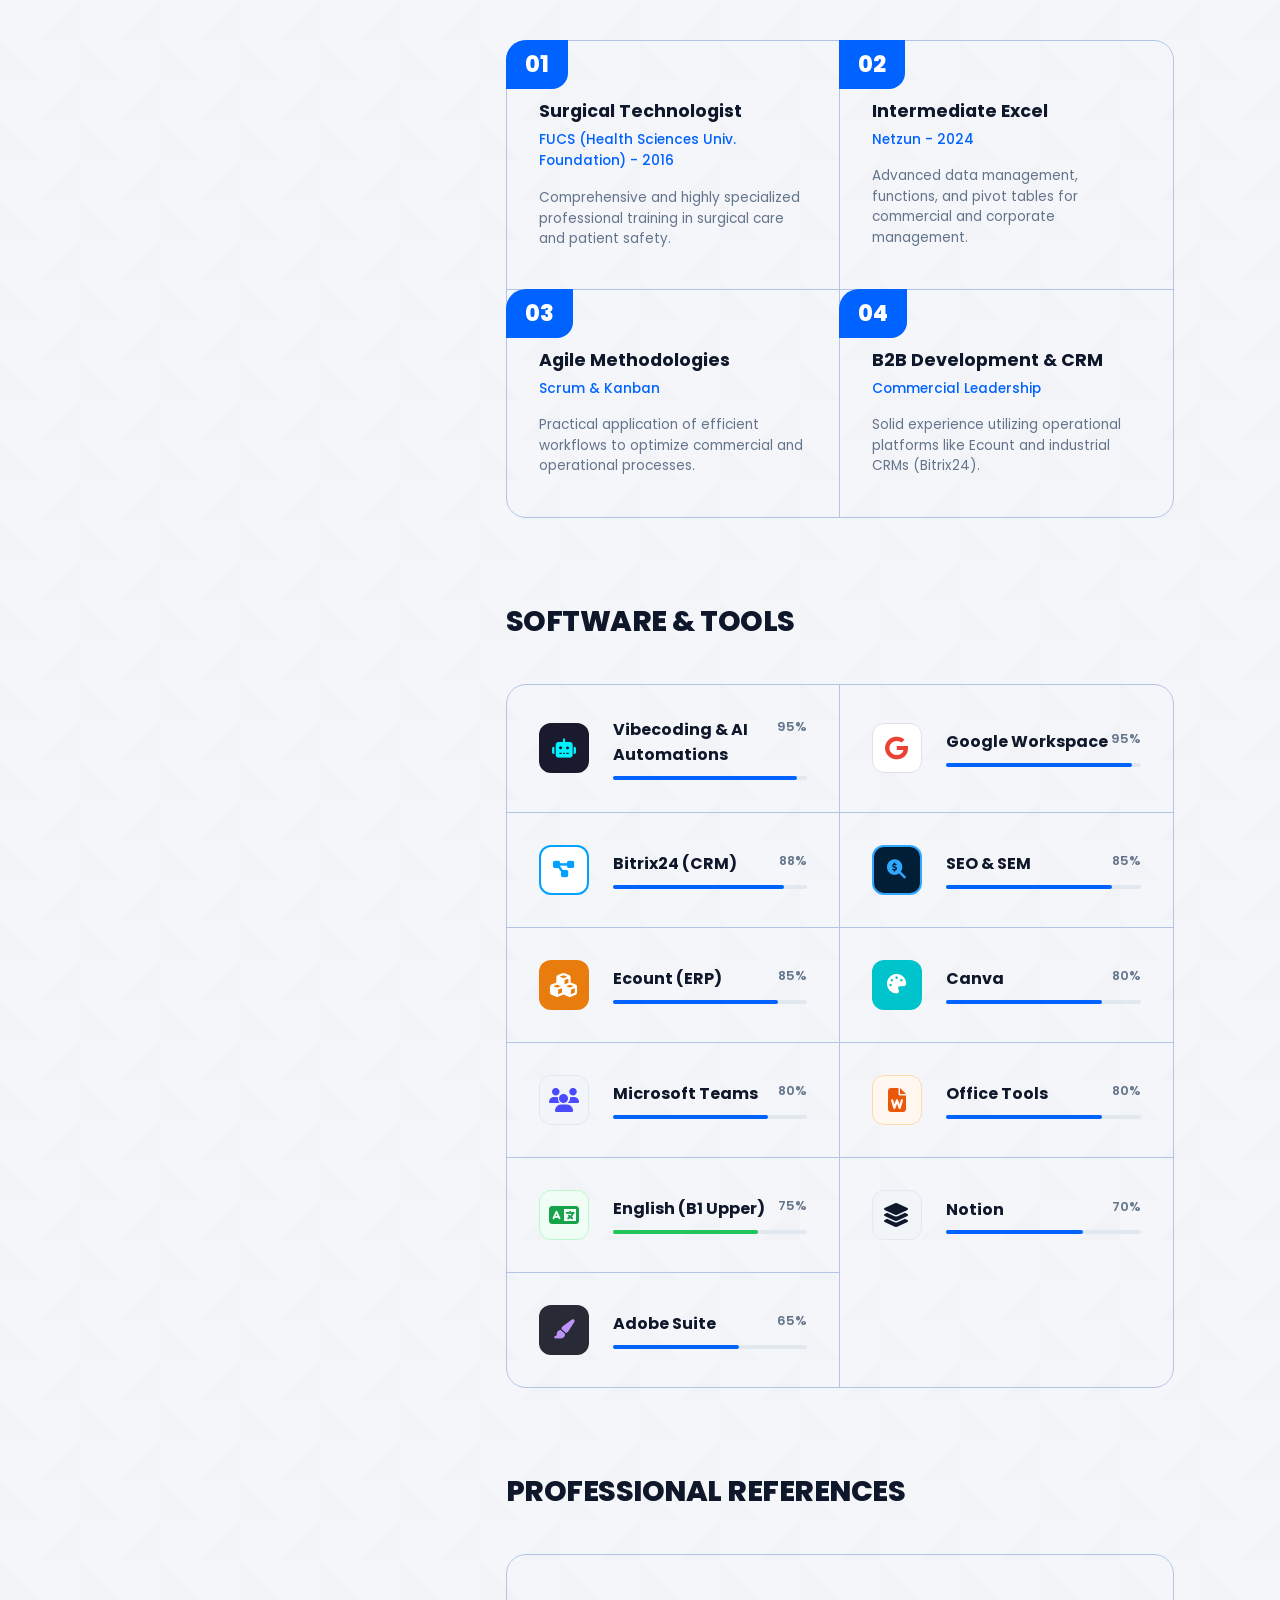
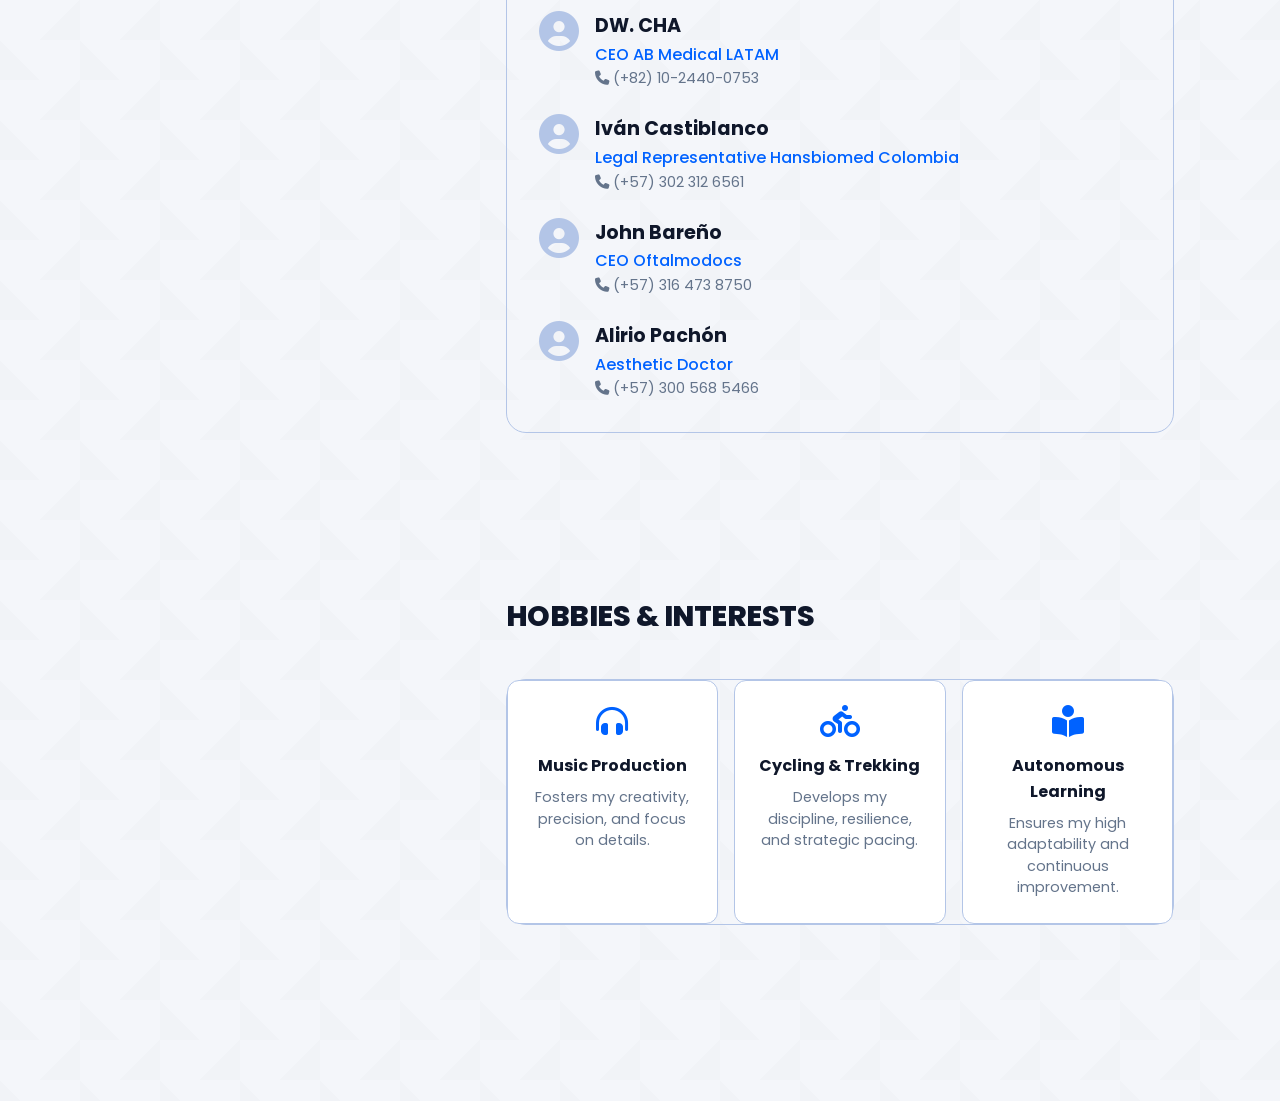
==== commit e6f29777: "Add Office Tools skill, sort skills, add Biotronitech video carousel, and update profile highlights" ====
--- a/en.html
+++ b/en.html
@@ -51,7 +51,7 @@
                     Director of Sales & Product with over 8 years of experience in the medical-surgical and aesthetic industry. Expert in B2B business development in LATAM, AI product launching, and operational optimization via CRM.
                 </p>
                 <p class="desc hero-desc mt-3">
-                    I stand out for leading teams of 10+ people and maintaining a strong focus on cash flow improvement (with key achievements like reducing overdue accounts by 40%).
+                    I stand out for leading teams of 10+ people and maintaining a strong focus on cash flow improvement (with key achievements like reducing overdue accounts by 40%), always incorporating continuous training and a strong results-driven approach.
                 </p>
             </section>
             
@@ -115,6 +115,13 @@
                         <h3 style="font-size: 1.25rem;">Specialized Tech Support</h3>
                         <p class="subtitle">Biotronitech SAS (2018)</p>
                         <p class="desc">Provided specialized technical support in orthopedic and sports surgery (STORZ implants) inside the operating room. Trained medical staff in ACL reconstruction and rotator cuff sutures.</p>
+                        <!-- Video Carousel -->
+                        <div class="carousel-container reveal">
+                            <div class="h-carousel">
+                                <video src="videos/Fix_LCA_by Felipe Franco.mp4" controls></video>
+                                <video src="videos/How to use Product.mp4" controls></video>
+                            </div>
+                        </div>
                     </div>
                     <div class="grid-item reveal">
                         <div class="card-number">04</div>
@@ -189,6 +196,32 @@
                     </div>
                     <!-- Skill 2 -->
                     <div class="grid-item skill-item reveal">
+                        <div class="skill-icon icon-google" style="background:#fff; color:#ea4335; border: 1px solid #e1e1e1;"><i class="fab fa-google"></i></div>
+                        <div class="skill-content">
+                            <div class="skill-header">
+                                <span class="skill-name">Google Workspace</span>
+                                <span class="skill-percent">95%</span>
+                            </div>
+                            <div class="progress-bar">
+                                <div class="progress" style="width: 95%;"></div>
+                            </div>
+                        </div>
+                    </div>
+                    <!-- Skill 3 -->
+                    <div class="grid-item skill-item reveal">
+                        <div class="skill-icon icon-xd" style="background:#fff; color:#00a1ff; border: 2px solid #00a1ff;"><i class="fas fa-project-diagram"></i></div>
+                        <div class="skill-content">
+                            <div class="skill-header">
+                                <span class="skill-name">Bitrix24 (CRM)</span>
+                                <span class="skill-percent">88%</span>
+                            </div>
+                            <div class="progress-bar">
+                                <div class="progress" style="width: 88%;"></div>
+                            </div>
+                        </div>
+                    </div>
+                    <!-- Skill 4 -->
+                    <div class="grid-item skill-item reveal">
                         <div class="skill-icon icon-ps" style="background:#001e36; color:#31a8ff;"><i class="fas fa-search-dollar"></i></div>
                         <div class="skill-content">
                             <div class="skill-header">
@@ -200,7 +233,20 @@
                             </div>
                         </div>
                     </div>
-                    <!-- Skill 3 -->
+                    <!-- Skill 5 -->
+                    <div class="grid-item skill-item reveal">
+                        <div class="skill-icon icon-fg" style="background:#e87d0d; color:#fff; border:none;"><i class="fas fa-cubes"></i></div>
+                        <div class="skill-content">
+                            <div class="skill-header">
+                                <span class="skill-name">Ecount (ERP)</span>
+                                <span class="skill-percent">85%</span>
+                            </div>
+                            <div class="progress-bar">
+                                <div class="progress" style="width: 85%;"></div>
+                            </div>
+                        </div>
+                    </div>
+                    <!-- Skill 6 -->
                     <div class="grid-item skill-item reveal">
                         <div class="skill-icon icon-xd" style="background:#00c4cc; color:#fff; border:none;"><i class="fas fa-palette"></i></div>
                         <div class="skill-content">
@@ -213,7 +259,59 @@
                             </div>
                         </div>
                     </div>
-                    <!-- Skill 4 -->
+                    <!-- Skill 7 -->
+                    <div class="grid-item skill-item reveal">
+                        <div class="skill-icon icon-notion" style="background:#f1f5f9; color:#4a4aff; border: 1px solid #e2e8f0;"><i class="fas fa-users"></i></div>
+                        <div class="skill-content">
+                            <div class="skill-header">
+                                <span class="skill-name">Microsoft Teams</span>
+                                <span class="skill-percent">80%</span>
+                            </div>
+                            <div class="progress-bar">
+                                <div class="progress" style="width: 80%;"></div>
+                            </div>
+                        </div>
+                    </div>
+                    <!-- Skill 8 -->
+                    <div class="grid-item skill-item reveal">
+                        <div class="skill-icon" style="background:#fff7f0; color:#ea580c; border: 1px solid #fed7aa;"><i class="fas fa-file-word"></i></div>
+                        <div class="skill-content">
+                            <div class="skill-header">
+                                <span class="skill-name">Office Tools</span>
+                                <span class="skill-percent">80%</span>
+                            </div>
+                            <div class="progress-bar">
+                                <div class="progress" style="width: 80%;"></div>
+                            </div>
+                        </div>
+                    </div>
+                    <!-- Skill 9 -->
+                    <div class="grid-item skill-item reveal">
+                        <div class="skill-icon" style="background:#f0fdf4; color:#16a34a; border: 1px solid #bbf7d0;"><i class="fas fa-language"></i></div>
+                        <div class="skill-content">
+                            <div class="skill-header">
+                                <span class="skill-name">English (B1 Upper)</span>
+                                <span class="skill-percent">75%</span>
+                            </div>
+                            <div class="progress-bar">
+                                <div class="progress" style="width: 75%; background: #22c55e;"></div>
+                            </div>
+                        </div>
+                    </div>
+                    <!-- Skill 10 -->
+                    <div class="grid-item skill-item reveal">
+                        <div class="skill-icon icon-notion" style="background:#f1f5f9; color:#0f172a; border: 1px solid #e2e8f0;"><i class="fas fa-layer-group"></i></div>
+                        <div class="skill-content">
+                            <div class="skill-header">
+                                <span class="skill-name">Notion</span>
+                                <span class="skill-percent">70%</span>
+                            </div>
+                            <div class="progress-bar">
+                                <div class="progress" style="width: 70%;"></div>
+                            </div>
+                        </div>
+                    </div>
+                    <!-- Skill 11 -->
                     <div class="grid-item skill-item reveal">
                         <div class="skill-icon icon-ai" style="background:#282a36; color:#bd93f9; border:none;"><i class="fas fa-paint-brush"></i></div>
                         <div class="skill-content">
@@ -223,84 +321,6 @@
                             </div>
                             <div class="progress-bar">
                                 <div class="progress" style="width: 65%;"></div>
-                            </div>
-                        </div>
-                    </div>
-                    <!-- Skill 5 -->
-                    <div class="grid-item skill-item reveal">
-                        <div class="skill-icon icon-xd" style="background:#fff; color:#00a1ff; border: 2px solid #00a1ff;"><i class="fas fa-project-diagram"></i></div>
-                        <div class="skill-content">
-                            <div class="skill-header">
-                                <span class="skill-name">Bitrix24 (CRM)</span>
-                                <span class="skill-percent">88%</span>
-                            </div>
-                            <div class="progress-bar">
-                                <div class="progress" style="width: 88%;"></div>
-                            </div>
-                        </div>
-                    </div>
-                    <!-- Skill 6 -->
-                    <div class="grid-item skill-item reveal">
-                        <div class="skill-icon icon-fg" style="background:#e87d0d; color:#fff; border:none;"><i class="fas fa-cubes"></i></div>
-                        <div class="skill-content">
-                            <div class="skill-header">
-                                <span class="skill-name">Ecount (ERP)</span>
-                                <span class="skill-percent">85%</span>
-                            </div>
-                            <div class="progress-bar">
-                                <div class="progress" style="width: 85%;"></div>
-                            </div>
-                        </div>
-                    </div>
-                    <!-- Skill 7 -->
-                    <div class="grid-item skill-item reveal">
-                        <div class="skill-icon icon-google" style="background:#fff; color:#ea4335; border: 1px solid #e1e1e1;"><i class="fab fa-google"></i></div>
-                        <div class="skill-content">
-                            <div class="skill-header">
-                                <span class="skill-name">Google Workspace</span>
-                                <span class="skill-percent">95%</span>
-                            </div>
-                            <div class="progress-bar">
-                                <div class="progress" style="width: 95%;"></div>
-                            </div>
-                        </div>
-                    </div>
-                    <!-- Skill 8 -->
-                    <div class="grid-item skill-item reveal">
-                        <div class="skill-icon icon-notion" style="background:#f1f5f9; color:#4a4aff; border: 1px solid #e2e8f0;"><i class="fas fa-users"></i></div>
-                        <div class="skill-content">
-                            <div class="skill-header">
-                                <span class="skill-name">Microsoft Teams</span>
-                                <span class="skill-percent">80%</span>
-                            </div>
-                            <div class="progress-bar">
-                                <div class="progress" style="width: 80%;"></div>
-                            </div>
-                        </div>
-                    </div>
-                    <!-- Skill 9 -->
-                    <div class="grid-item skill-item reveal">
-                        <div class="skill-icon icon-notion" style="background:#f1f5f9; color:#0f172a; border: 1px solid #e2e8f0;"><i class="fas fa-layer-group"></i></div>
-                        <div class="skill-content">
-                            <div class="skill-header">
-                                <span class="skill-name">Notion</span>
-                                <span class="skill-percent">70%</span>
-                            </div>
-                            <div class="progress-bar">
-                                <div class="progress" style="width: 70%;"></div>
-                            </div>
-                        </div>
-                    </div>
-                    <!-- Skill 10 -->
-                    <div class="grid-item skill-item reveal">
-                        <div class="skill-icon" style="background:#f0fdf4; color:#16a34a; border: 1px solid #bbf7d0;"><i class="fas fa-language"></i></div>
-                        <div class="skill-content">
-                            <div class="skill-header">
-                                <span class="skill-name">English (B1 Upper)</span>
-                                <span class="skill-percent">75%</span>
-                            </div>
-                            <div class="progress-bar">
-                                <div class="progress" style="width: 75%; background: #22c55e;"></div>
                             </div>
                         </div>
                     </div>
--- a/style.css
+++ b/style.css
@@ -475,7 +475,7 @@
     border-radius: 3px;
 }
 
-.h-carousel img {
+.h-carousel img, .h-carousel video {
     scroll-snap-align: start;
     flex: 0 0 auto;
     height: 180px;
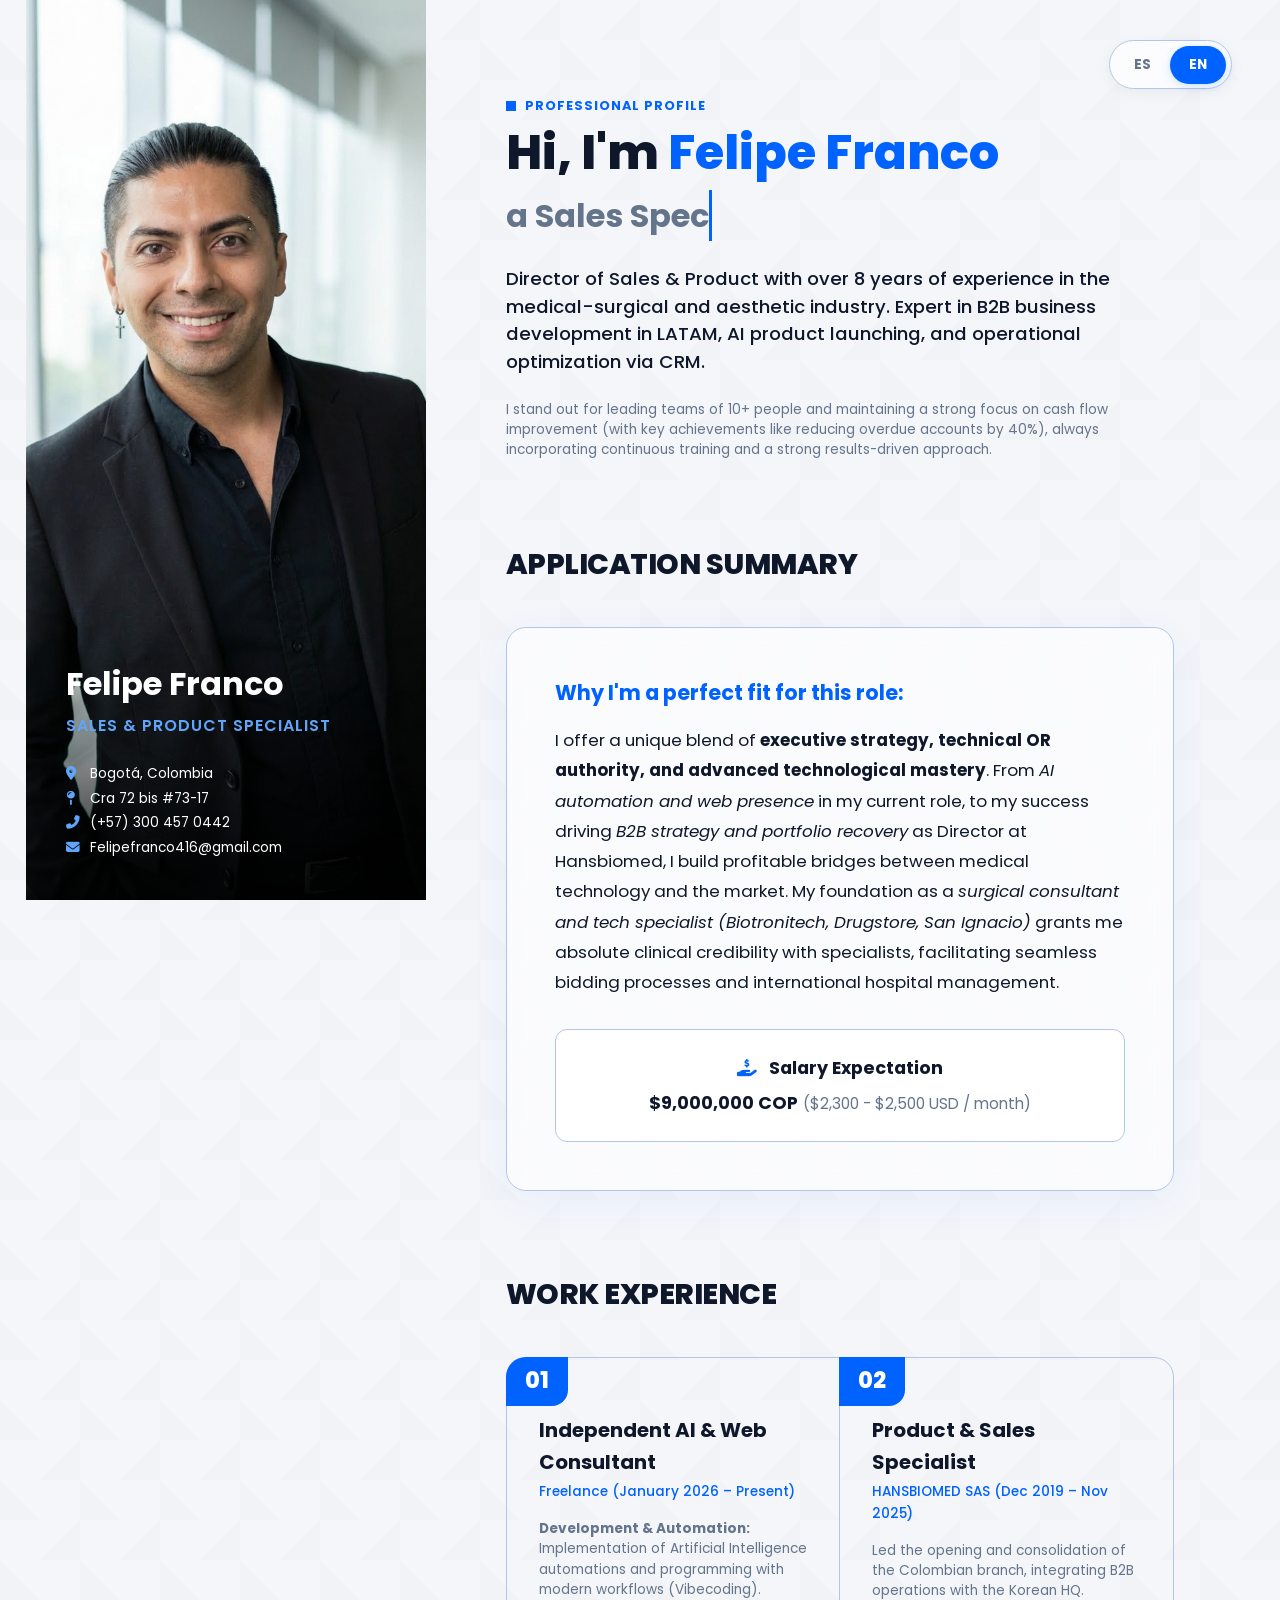
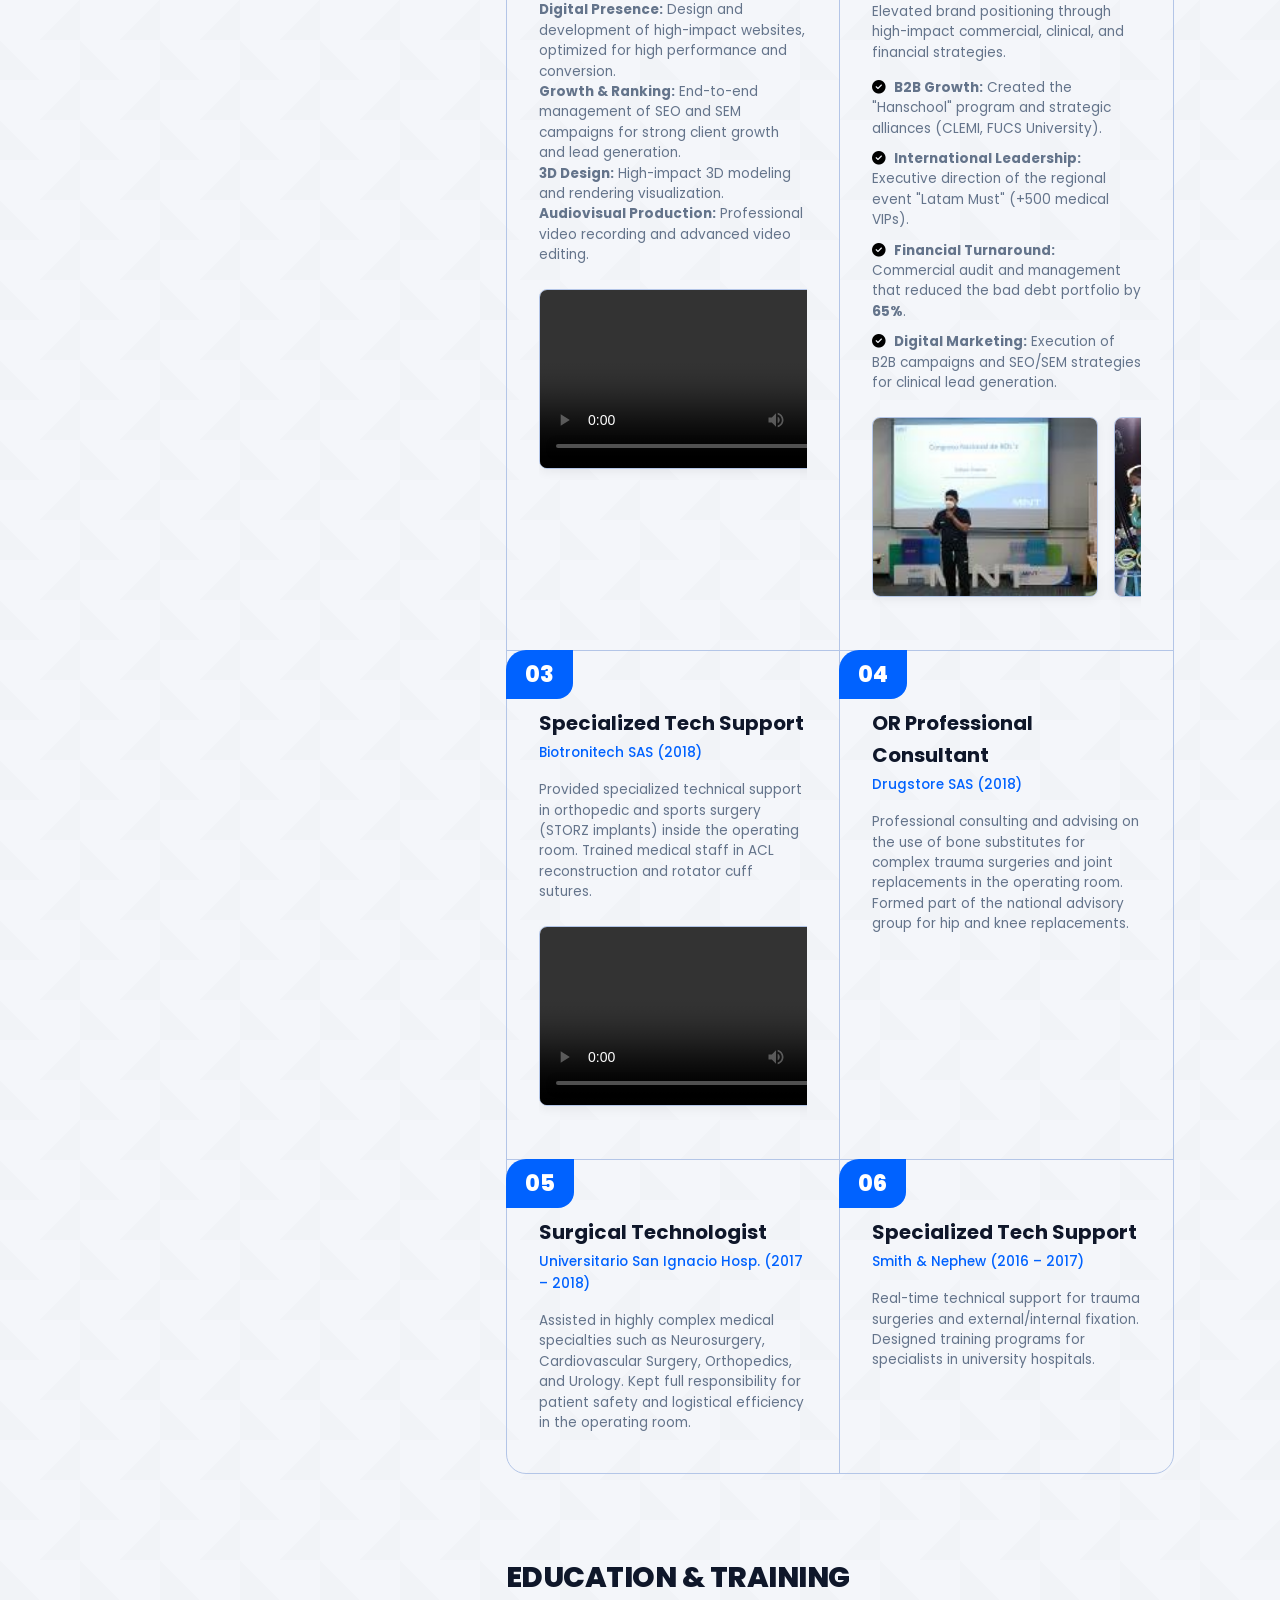
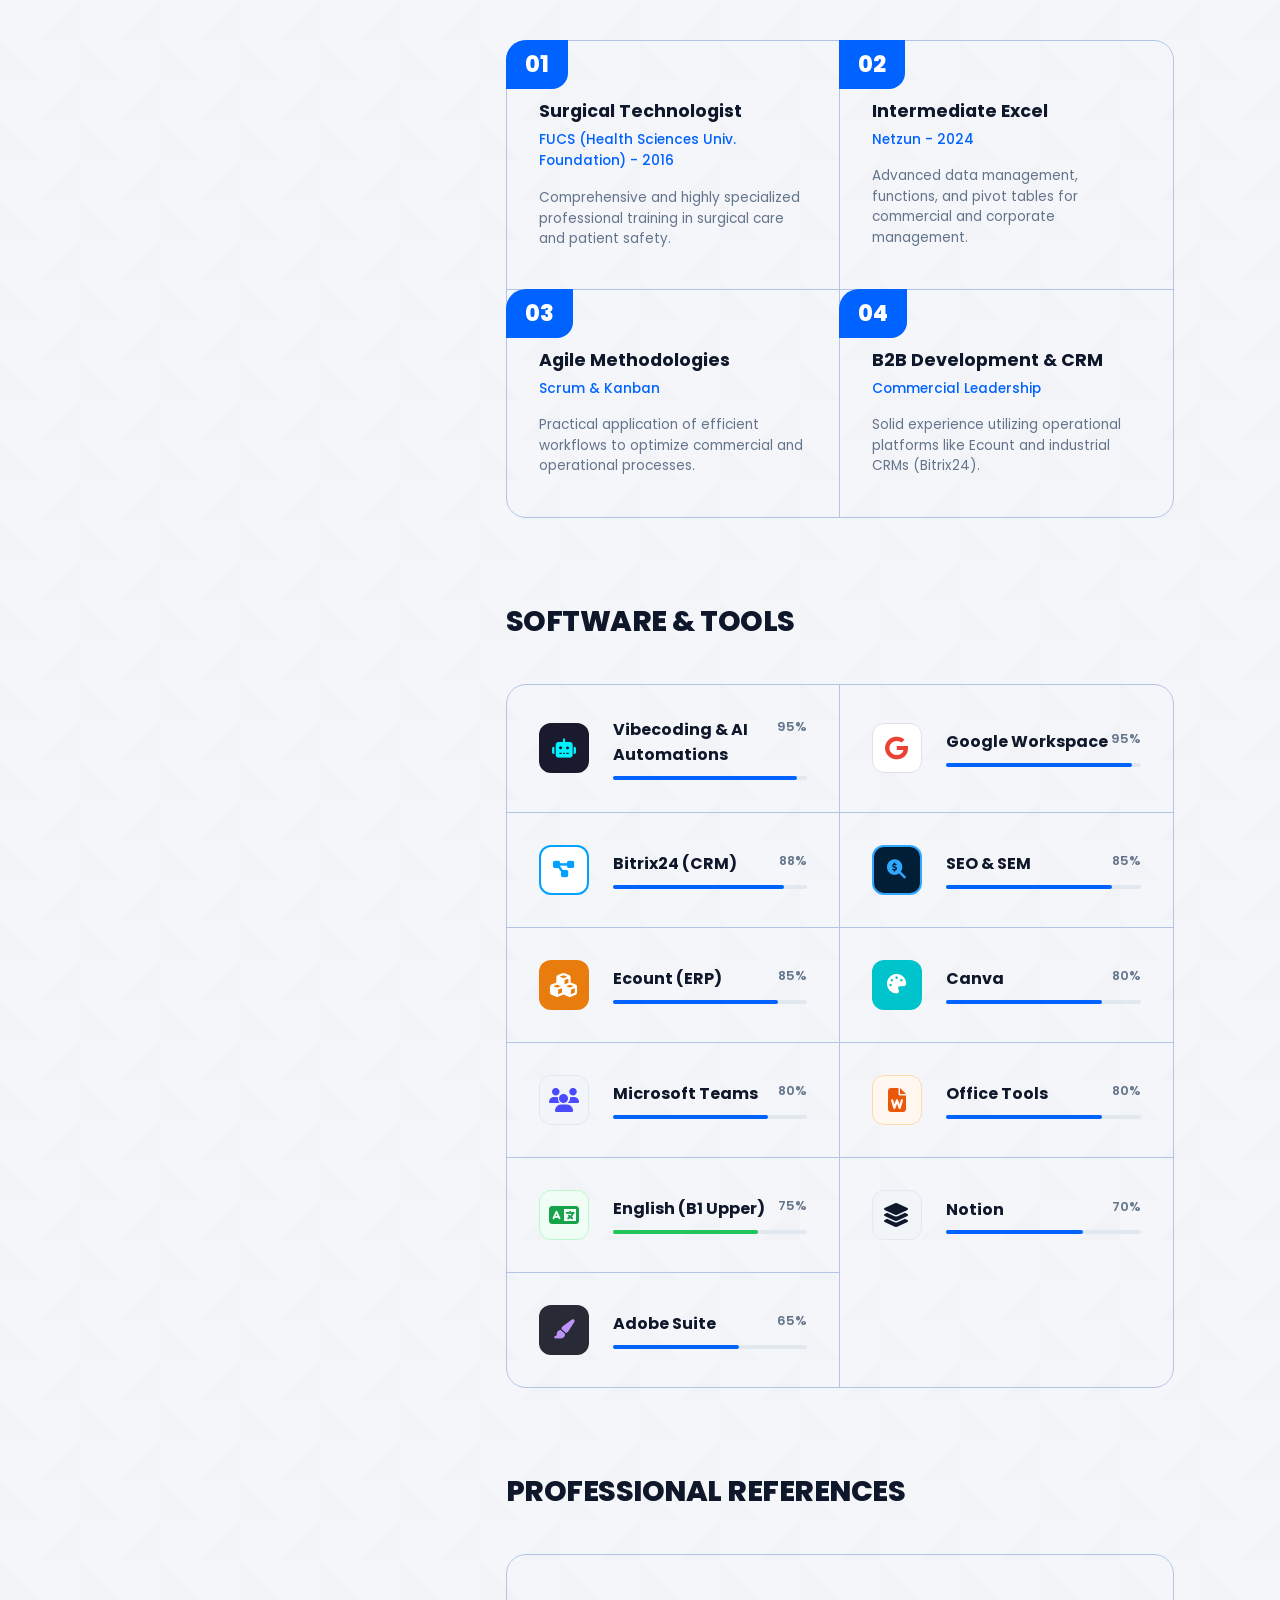
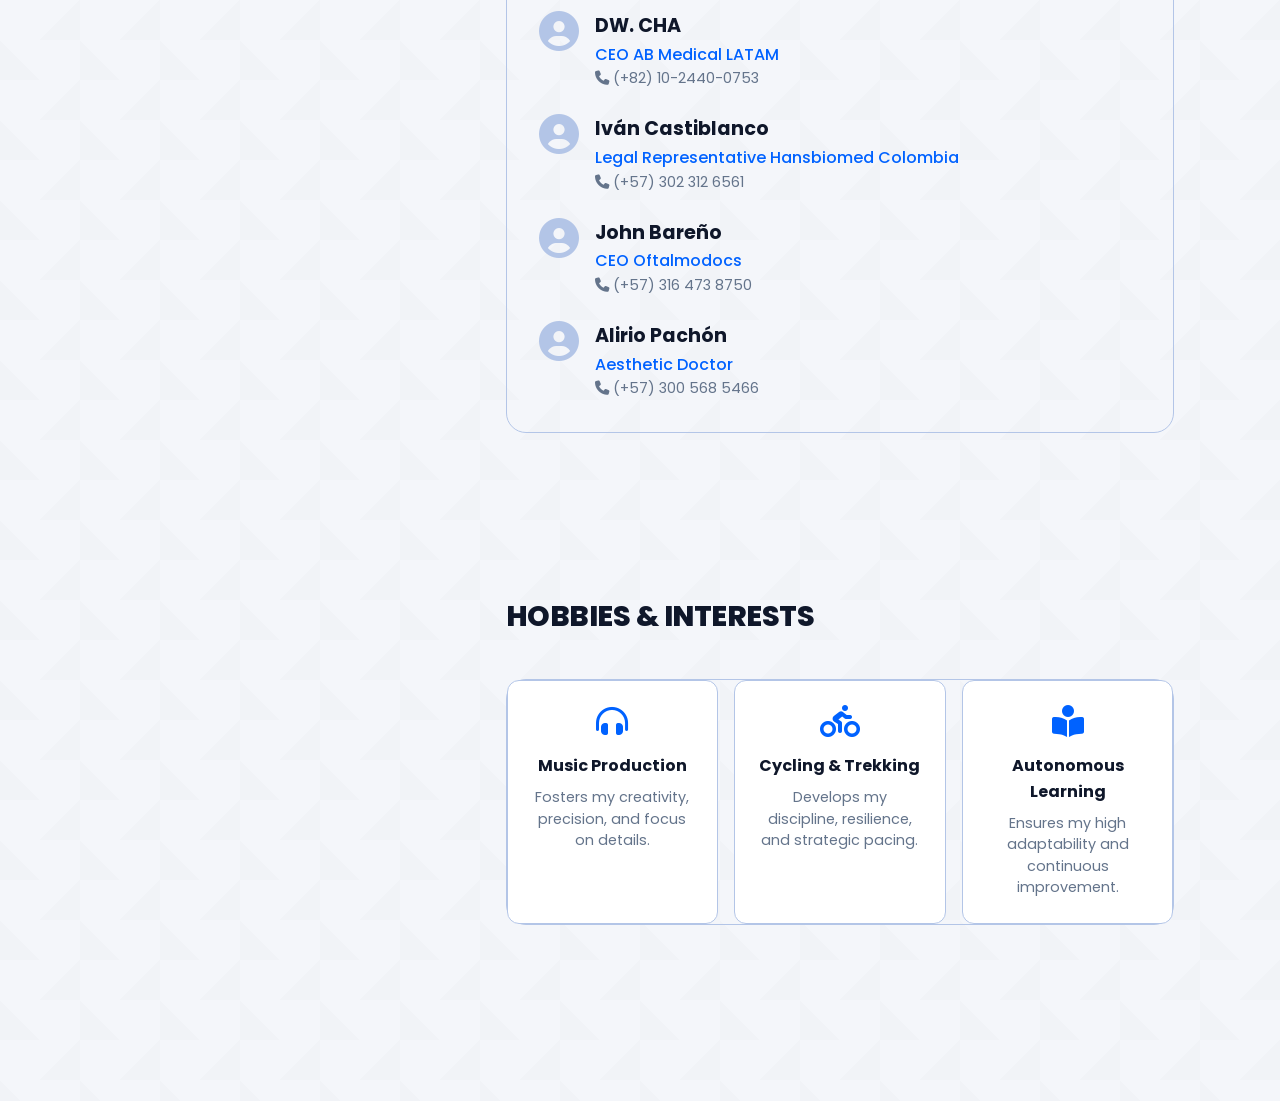
==== commit b98338dd: "Add restricted freelance demo video and secure all video players" ====
--- a/en.html
+++ b/en.html
@@ -86,6 +86,12 @@
                         <strong>Growth & Ranking:</strong> End-to-end management of SEO and SEM campaigns for strong client growth and lead generation.<br>
                         <strong>3D Design:</strong> High-impact 3D modeling and rendering visualization.<br>
                         <strong>Audiovisual Production:</strong> Professional video recording and advanced video editing.</p>
+                        <!-- Video Demo -->
+                        <div class="carousel-container reveal">
+                            <div class="h-carousel">
+                                <video src="videos/freelance_demo.mp4" controls controlsList="nodownload" oncontextmenu="return false;" disablePictureInPicture></video>
+                            </div>
+                        </div>
                     </div>
                     <div class="grid-item reveal">
                         <div class="card-number">02</div>
@@ -118,8 +124,8 @@
                         <!-- Video Carousel -->
                         <div class="carousel-container reveal">
                             <div class="h-carousel">
-                                <video src="videos/Fix_LCA_by Felipe Franco.mp4" controls></video>
-                                <video src="videos/How to use Product.mp4" controls></video>
+                                <video src="videos/Fix_LCA_by Felipe Franco.mp4" controls controlsList="nodownload" oncontextmenu="return false;" disablePictureInPicture></video>
+                                <video src="videos/How to use Product.mp4" controls controlsList="nodownload" oncontextmenu="return false;" disablePictureInPicture></video>
                             </div>
                         </div>
                     </div>
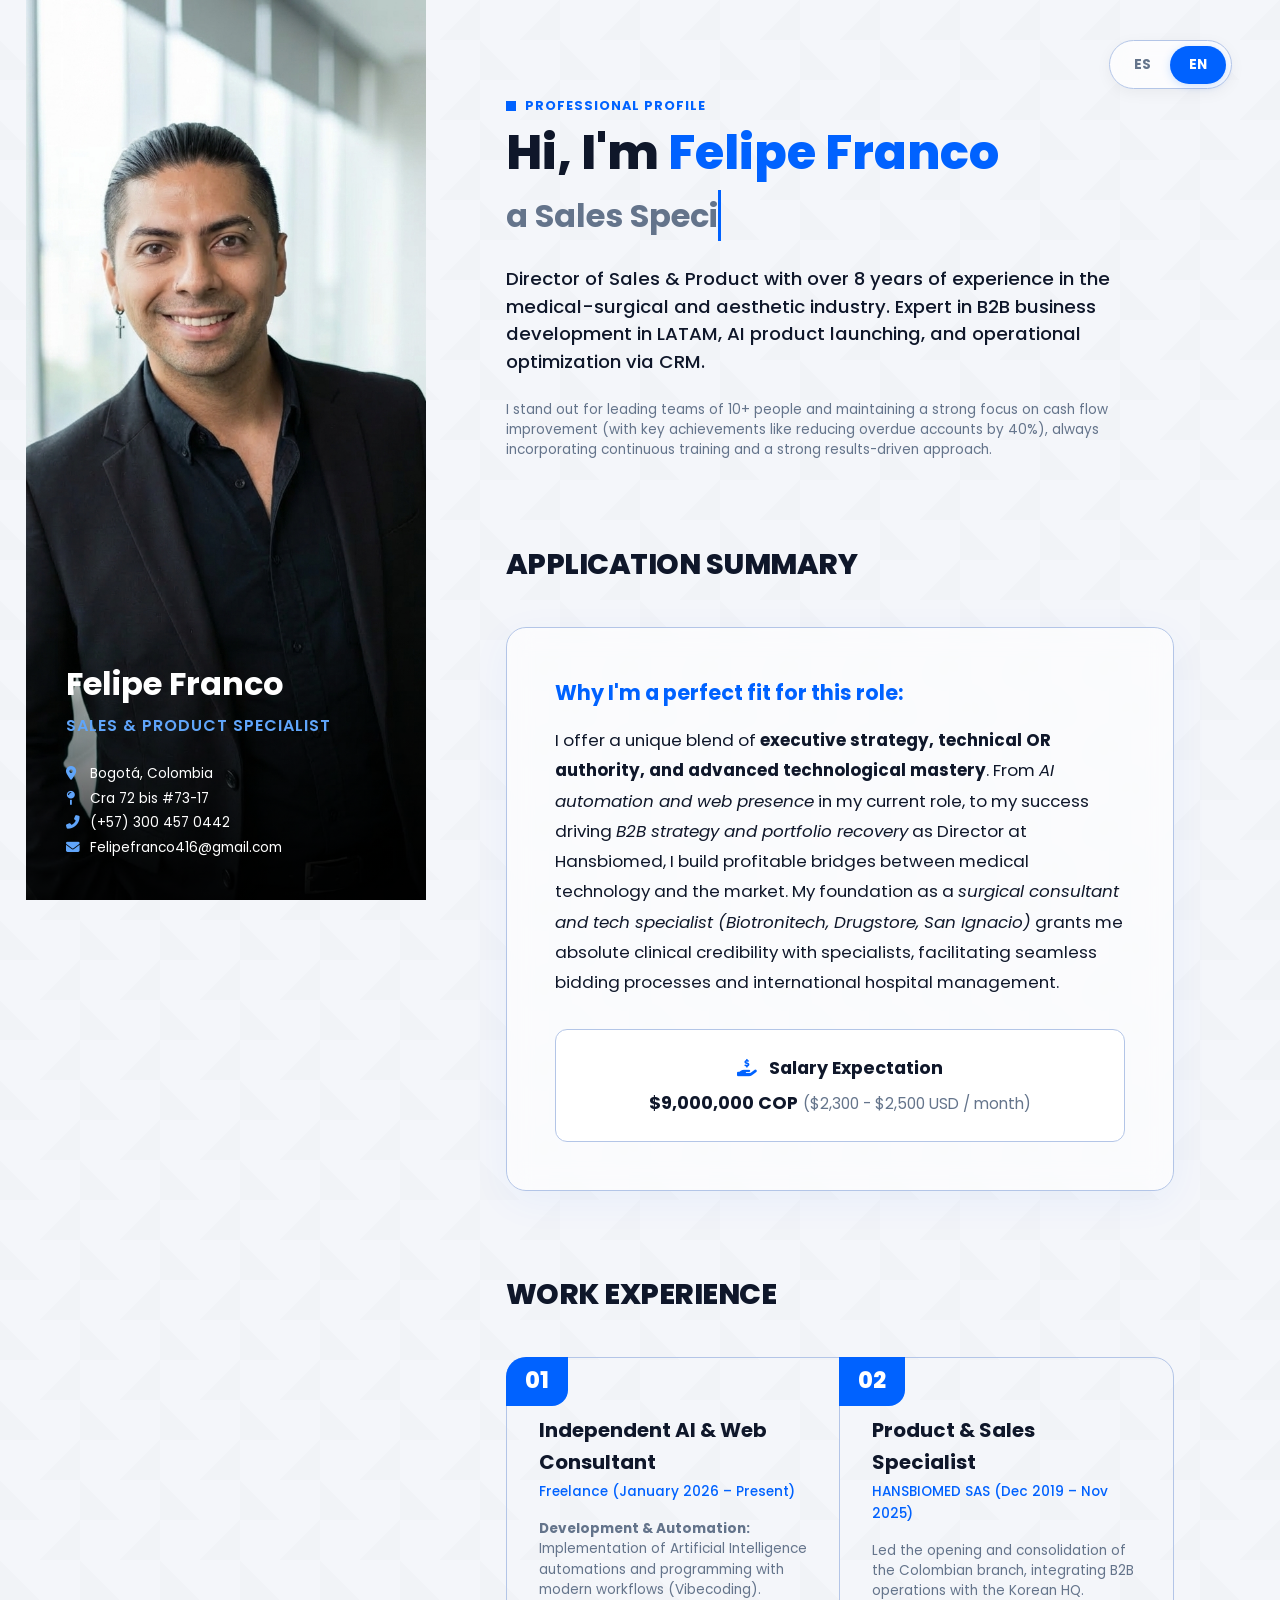
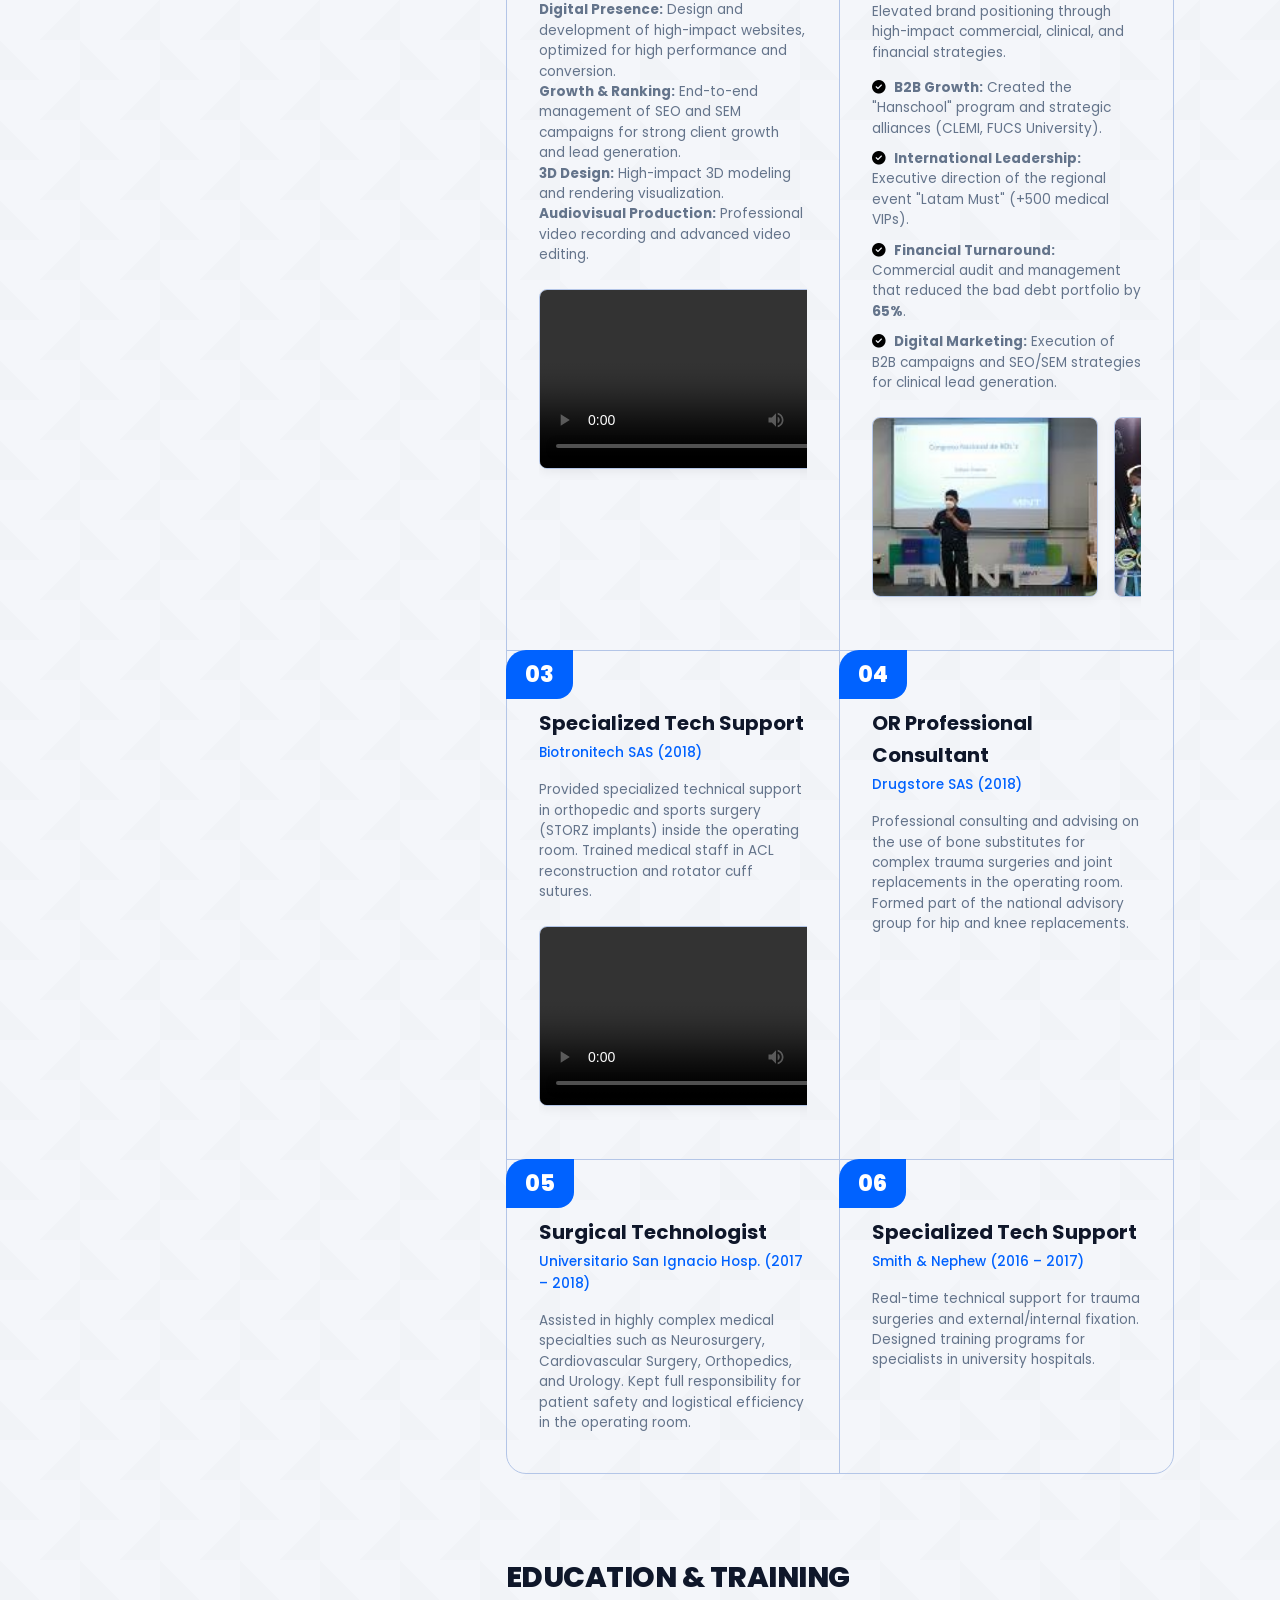
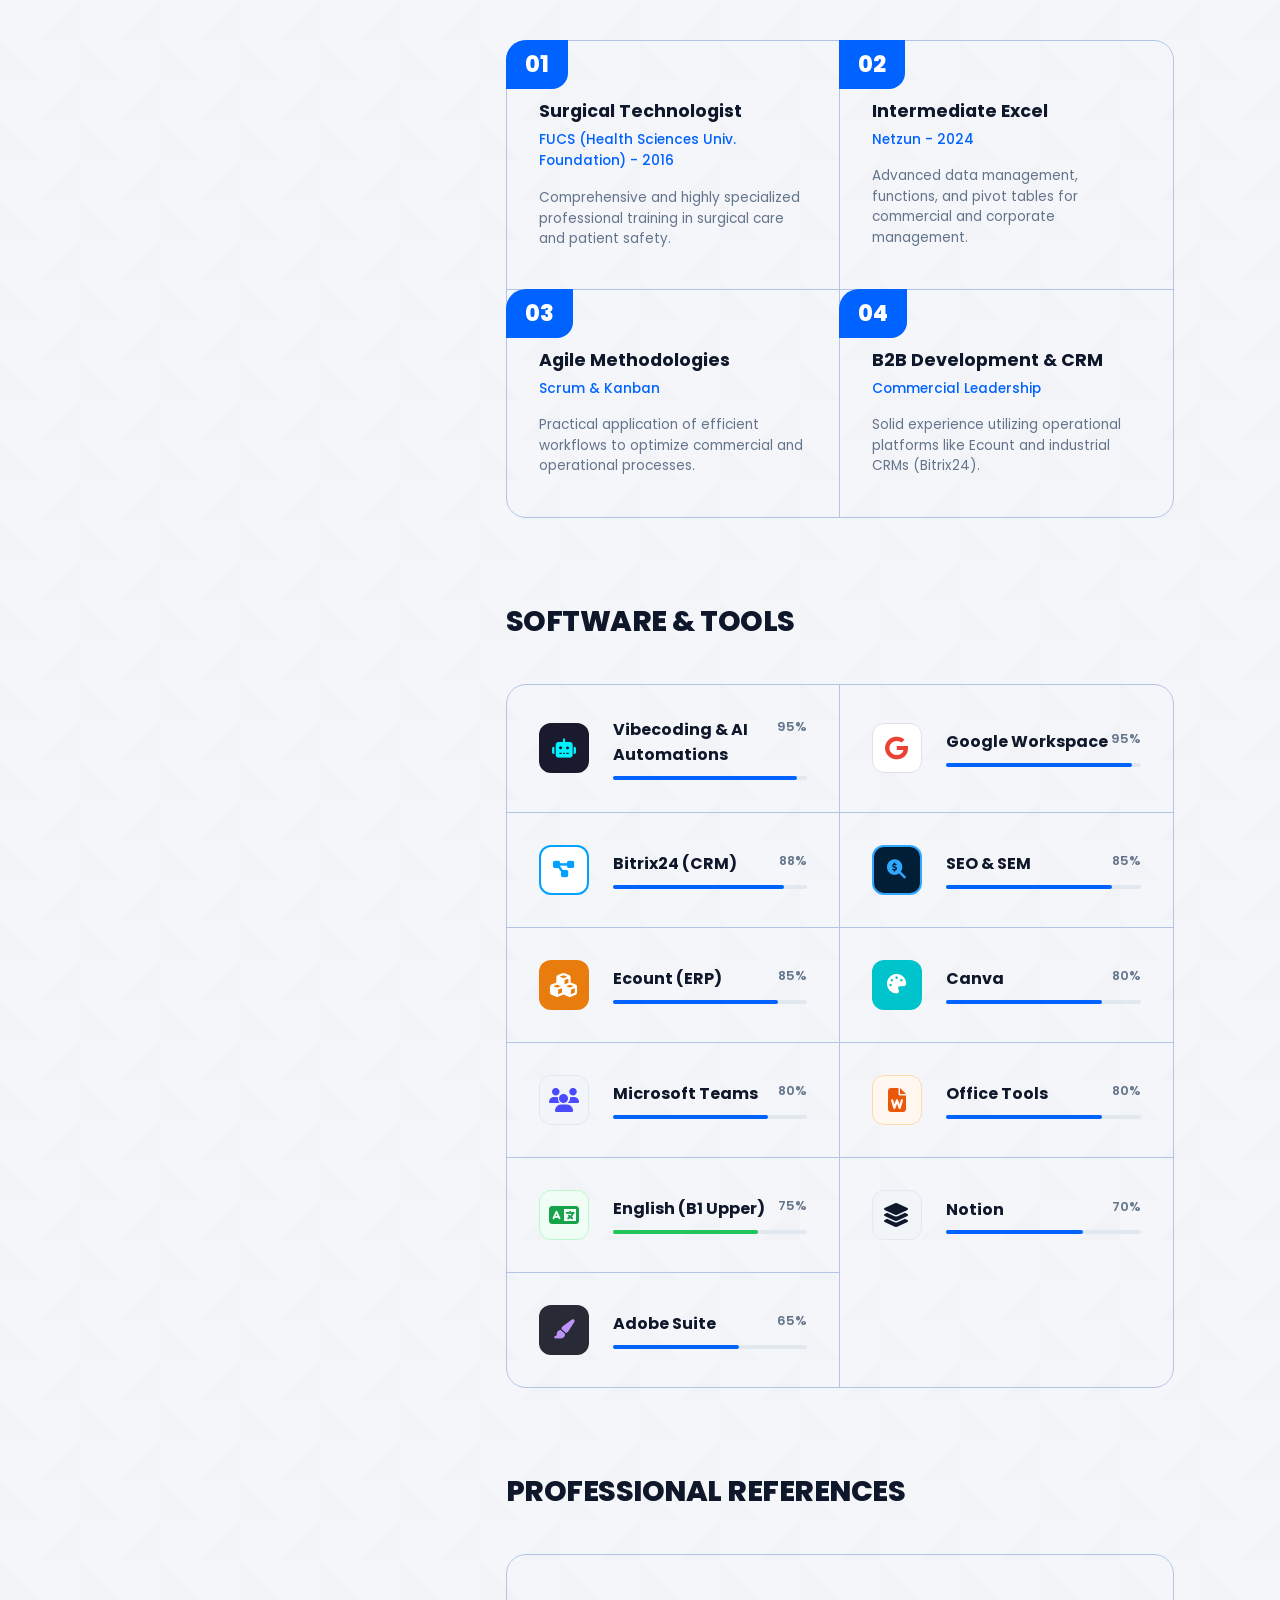
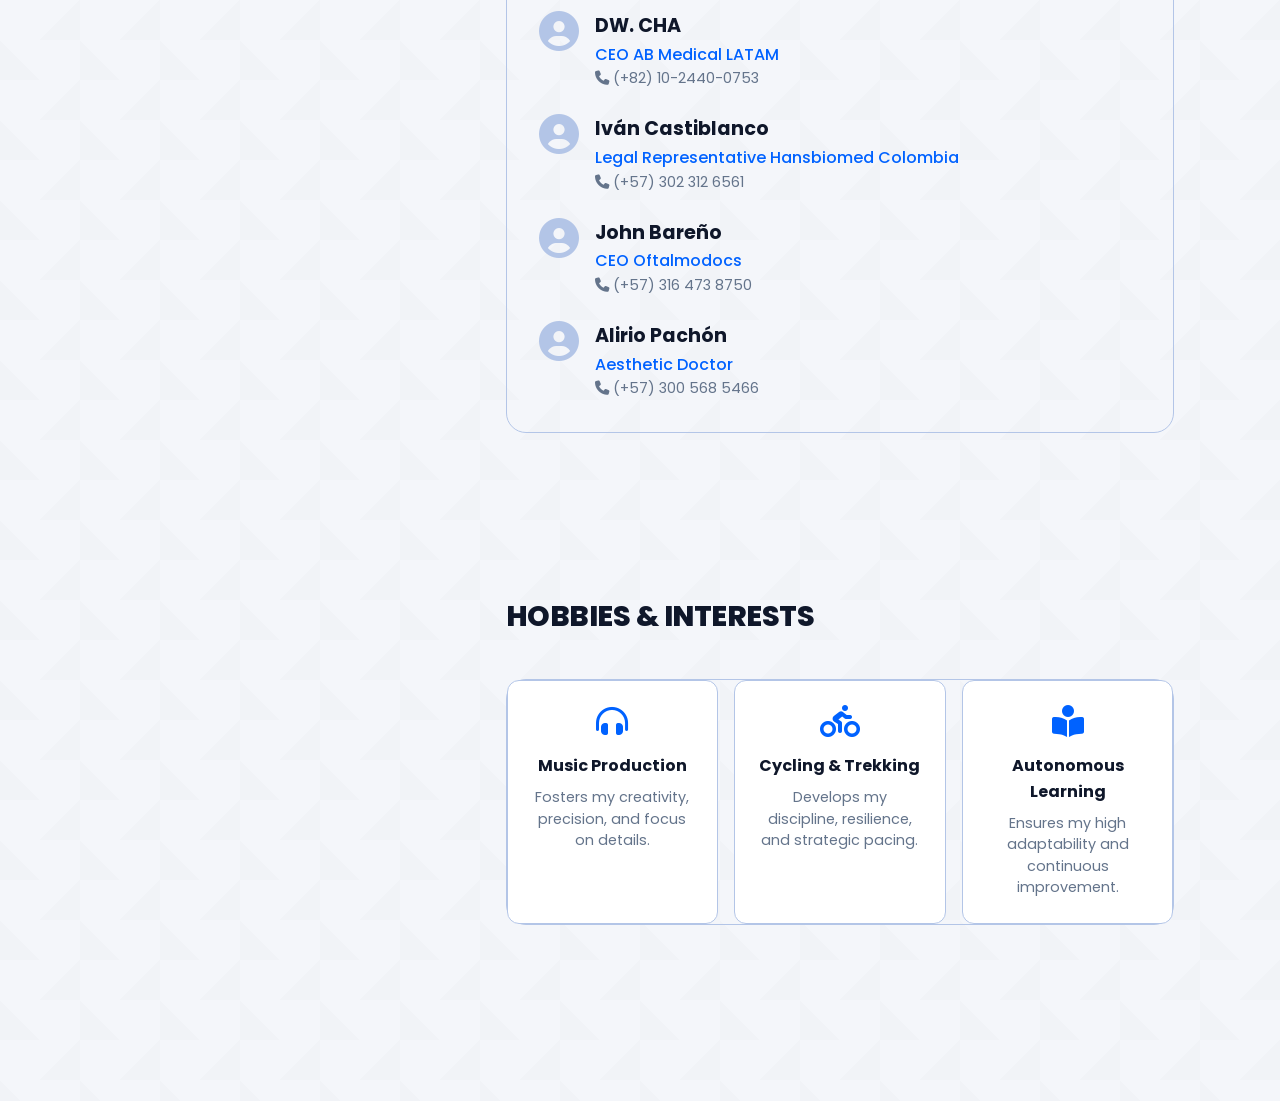
==== commit 0b425b71: "Secure all carousel images and videos from downloads/previews" ====
--- a/en.html
+++ b/en.html
@@ -108,11 +108,11 @@
                         <!-- Image Carousel -->
                         <div class="carousel-container reveal">
                             <div class="h-carousel">
-                                <img src="images/1673440685311.jpg" alt="Hansbiomed Event">
-                                <img src="images/1673440744683.jpg" alt="Hansbiomed Team">
-                                <img src="images/1673440897594.jpg" alt="Latam Must Conference">
-                                <img src="images/1673441333312.jpg" alt="Hanschool Session">
-                                <img src="images/1673441361269.jpg" alt="Product Launch">
+                                <img src="images/1673440685311.jpg" alt="Hansbiomed Event" oncontextmenu="return false;" draggable="false">
+                                <img src="images/1673440744683.jpg" alt="Hansbiomed Team" oncontextmenu="return false;" draggable="false">
+                                <img src="images/1673440897594.jpg" alt="Latam Must Conference" oncontextmenu="return false;" draggable="false">
+                                <img src="images/1673441333312.jpg" alt="Hanschool Session" oncontextmenu="return false;" draggable="false">
+                                <img src="images/1673441361269.jpg" alt="Product Launch" oncontextmenu="return false;" draggable="false">
                             </div>
                         </div>
                     </div>
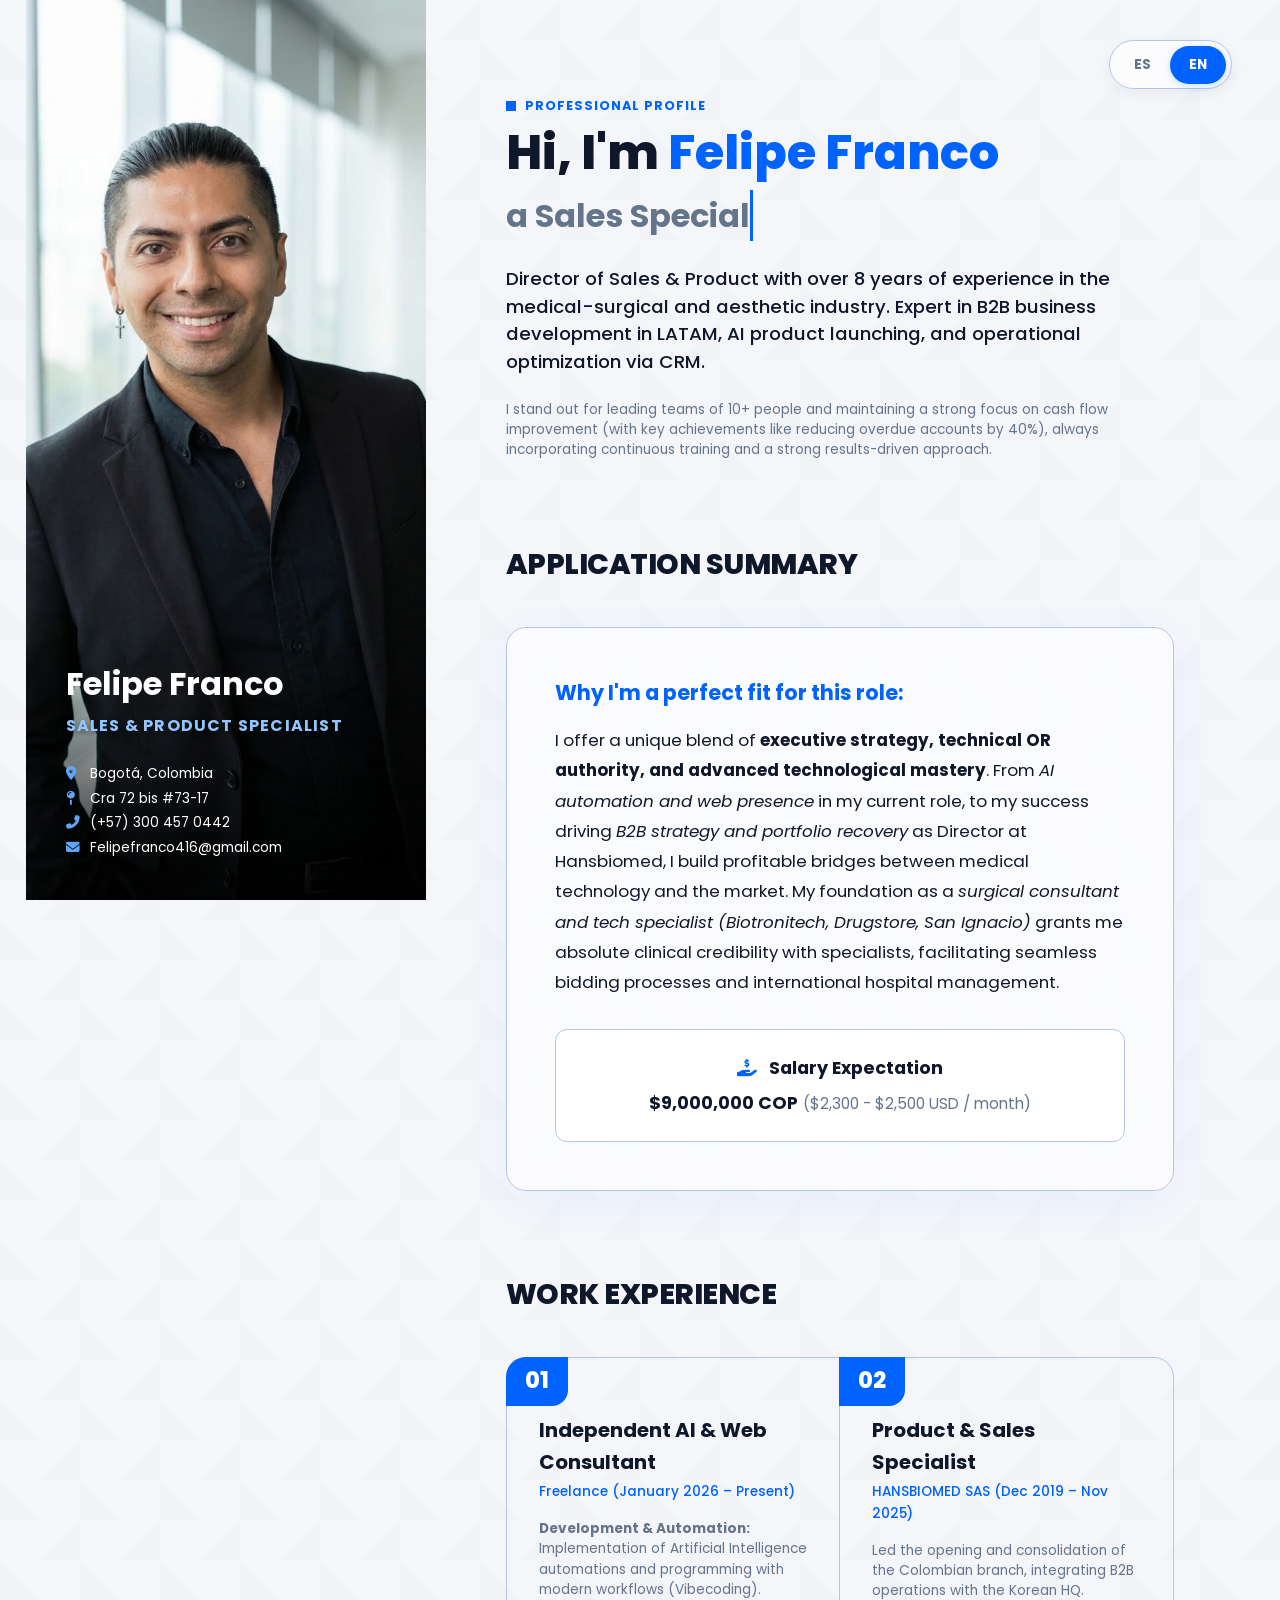
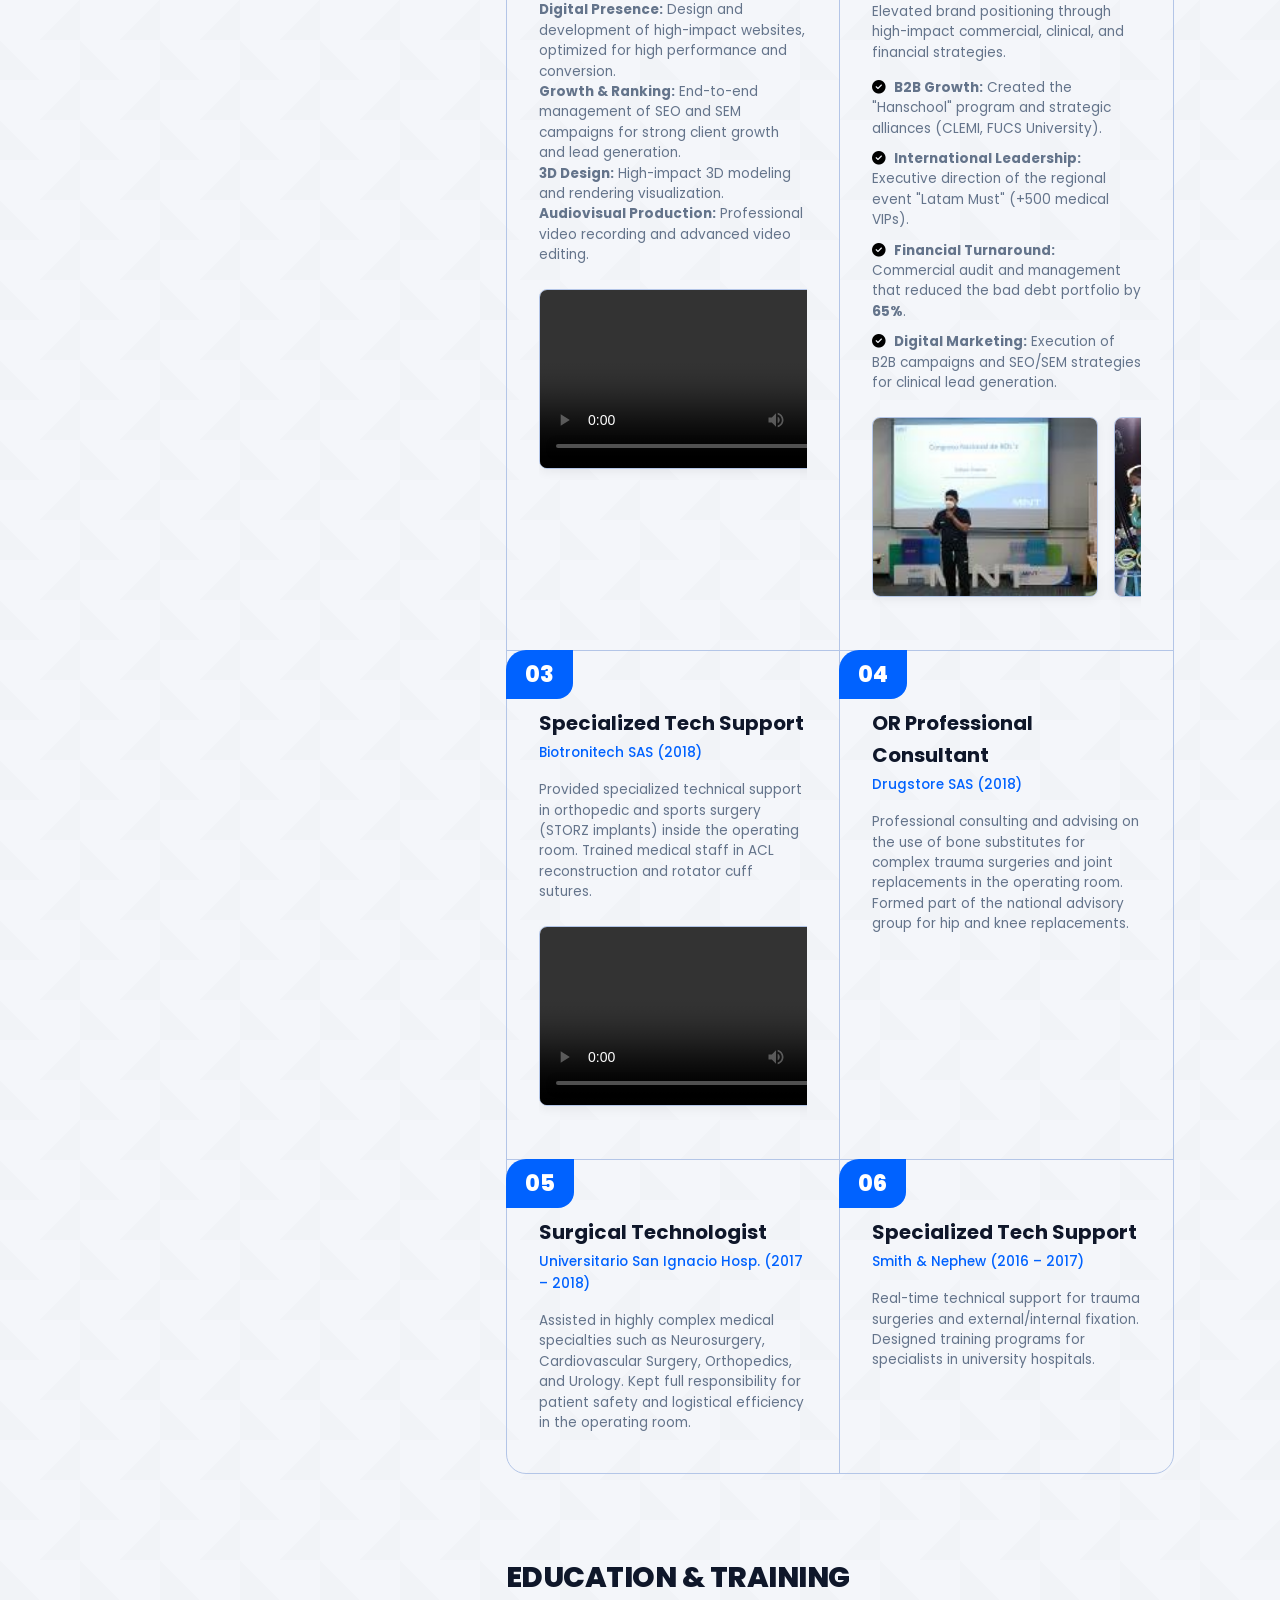
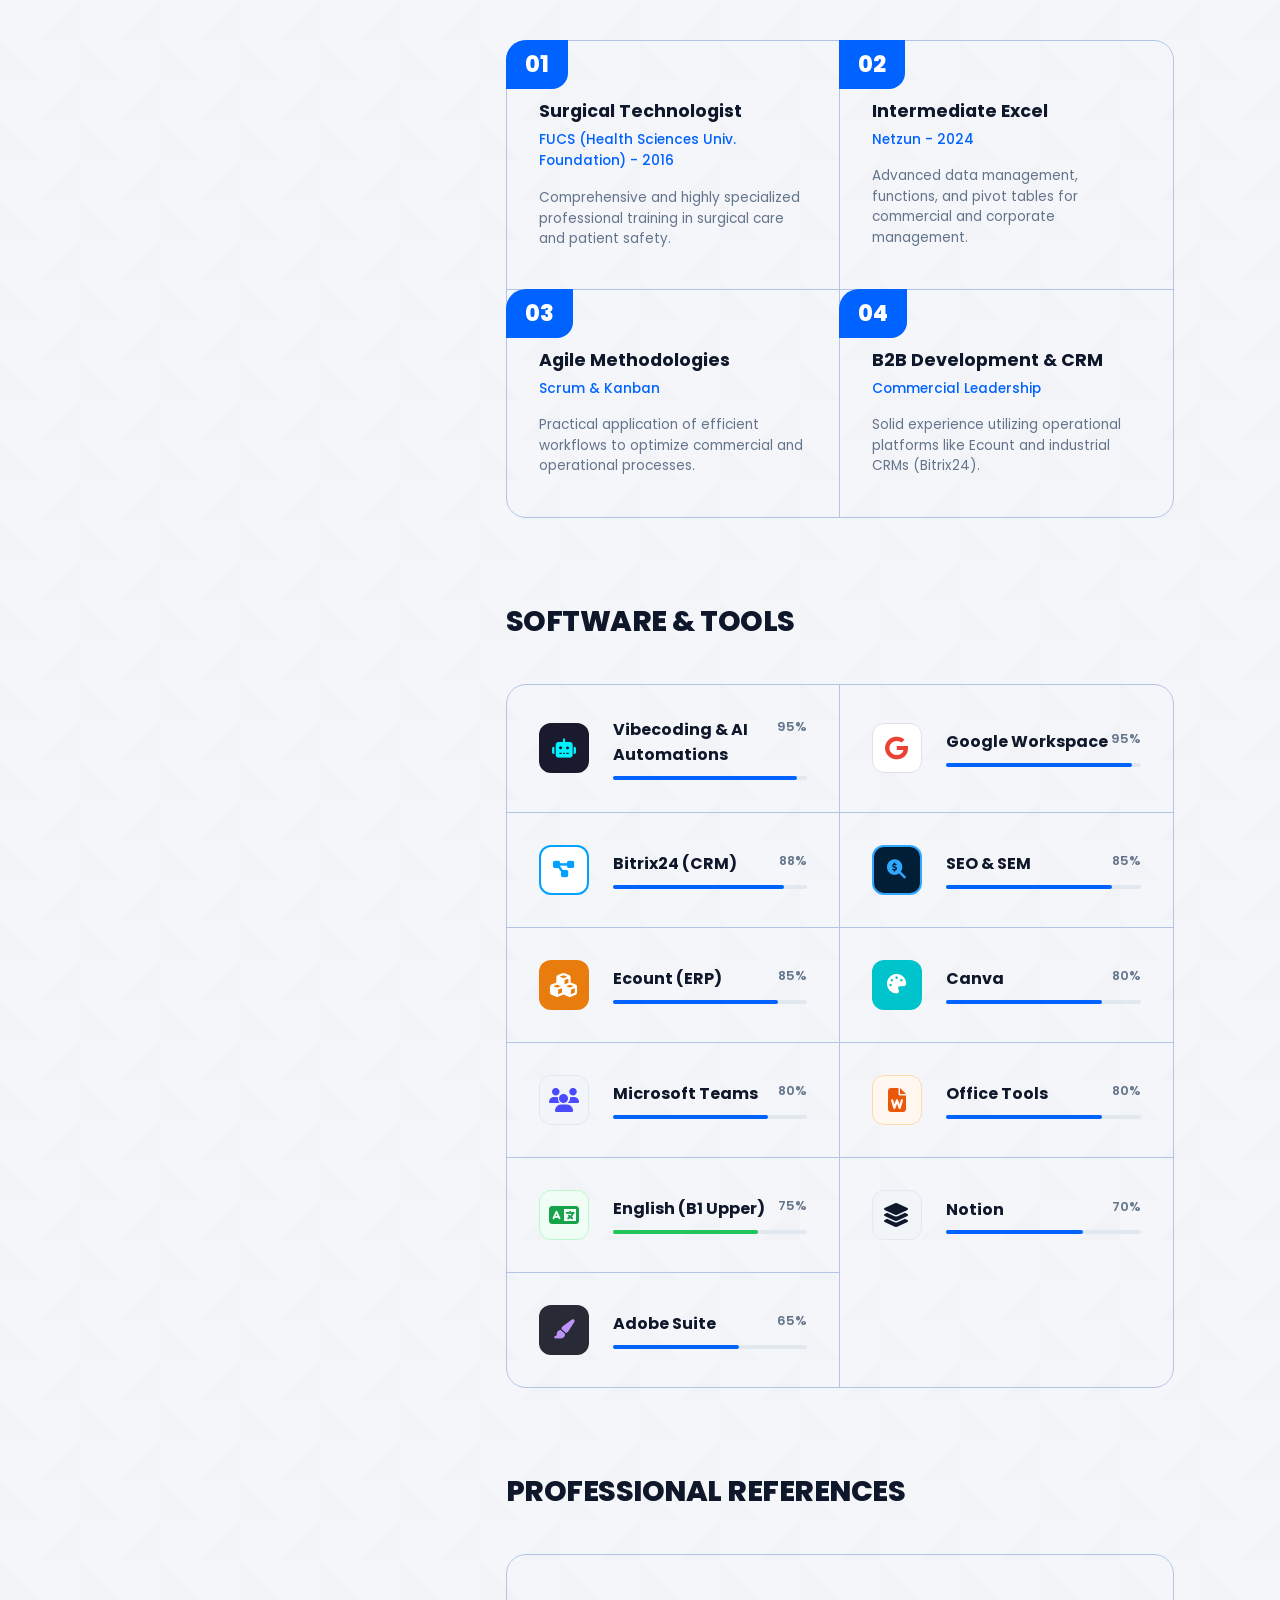
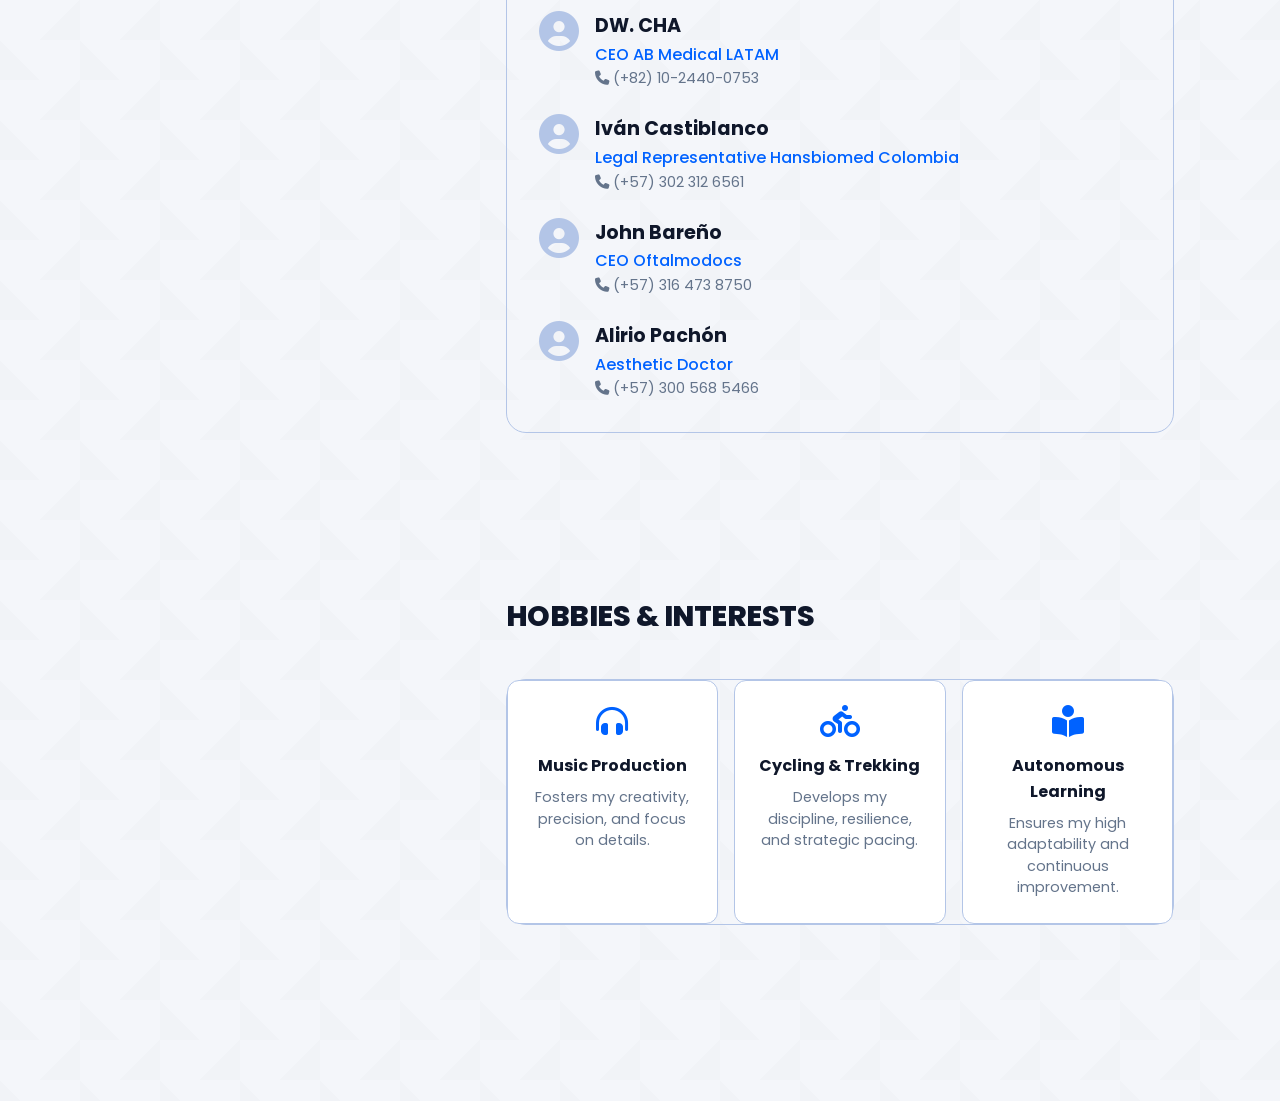
==== commit 5a464be6: "Improve job title legibility in sidebar with lighter color and text shadow" ====
--- a/en.html
+++ b/en.html
@@ -27,7 +27,7 @@
                 
                 <div class="contact-info-aside" style="display: block; position: absolute; bottom: 0; left: 0; right: 0; padding: 2.5rem; background: linear-gradient(to top, rgba(0,0,0,0.9), transparent); color: white;">
                     <h2 style="font-size: 2rem; margin-bottom: 0.2rem; color: #fff;">Felipe Franco</h2>
-                    <p style="color: #60a5fa; font-weight: 600; margin-bottom: 1.5rem; letter-spacing: 1px;">SALES & PRODUCT SPECIALIST</p>
+                    <p style="color: #93c5fd; font-weight: 700; margin-bottom: 1.5rem; letter-spacing: 1.2px; text-shadow: 0 2px 5px rgba(0,0,0,0.4);">SALES & PRODUCT SPECIALIST</p>
                     
                     <ul style="list-style: none; padding: 0; font-size: 0.85rem; line-height: 1.8;">
                         <li><i class="fas fa-map-marker-alt" style="width: 20px; color: #60a5fa;"></i> Bogotá, Colombia</li>
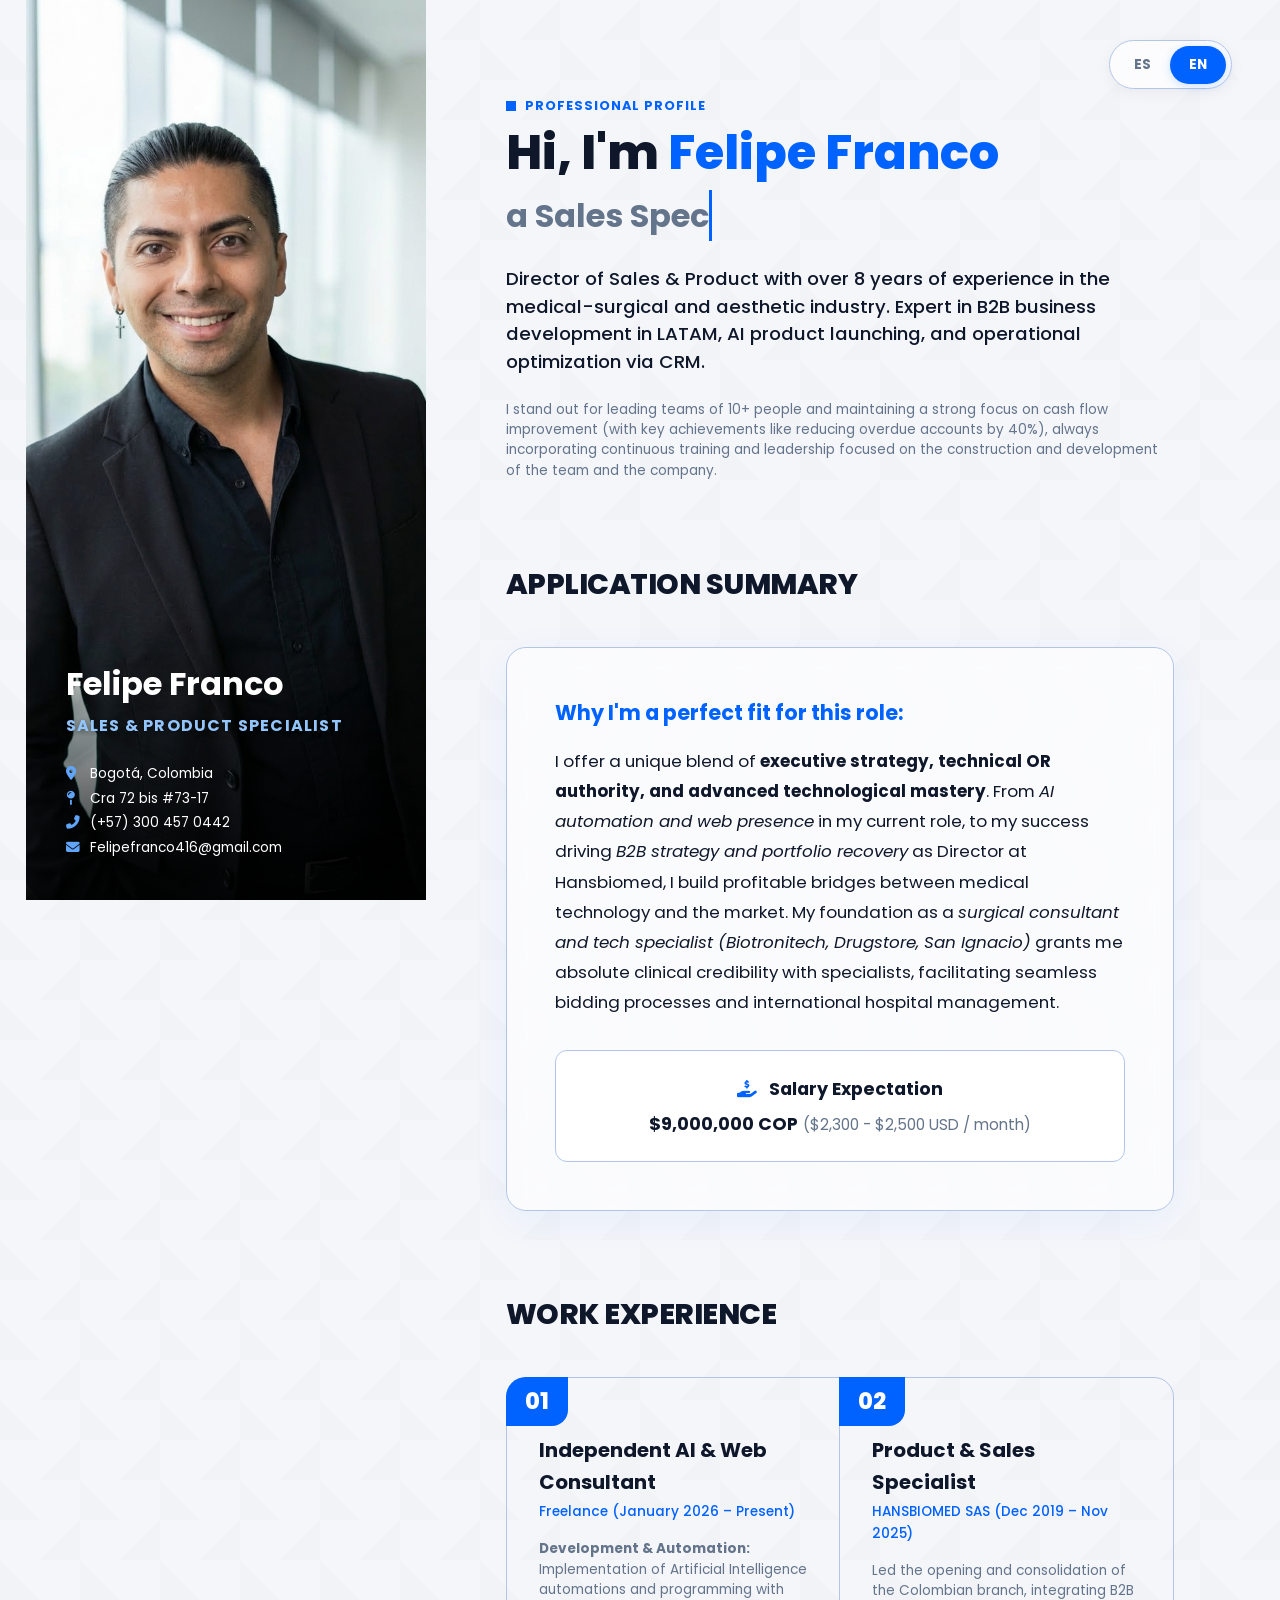
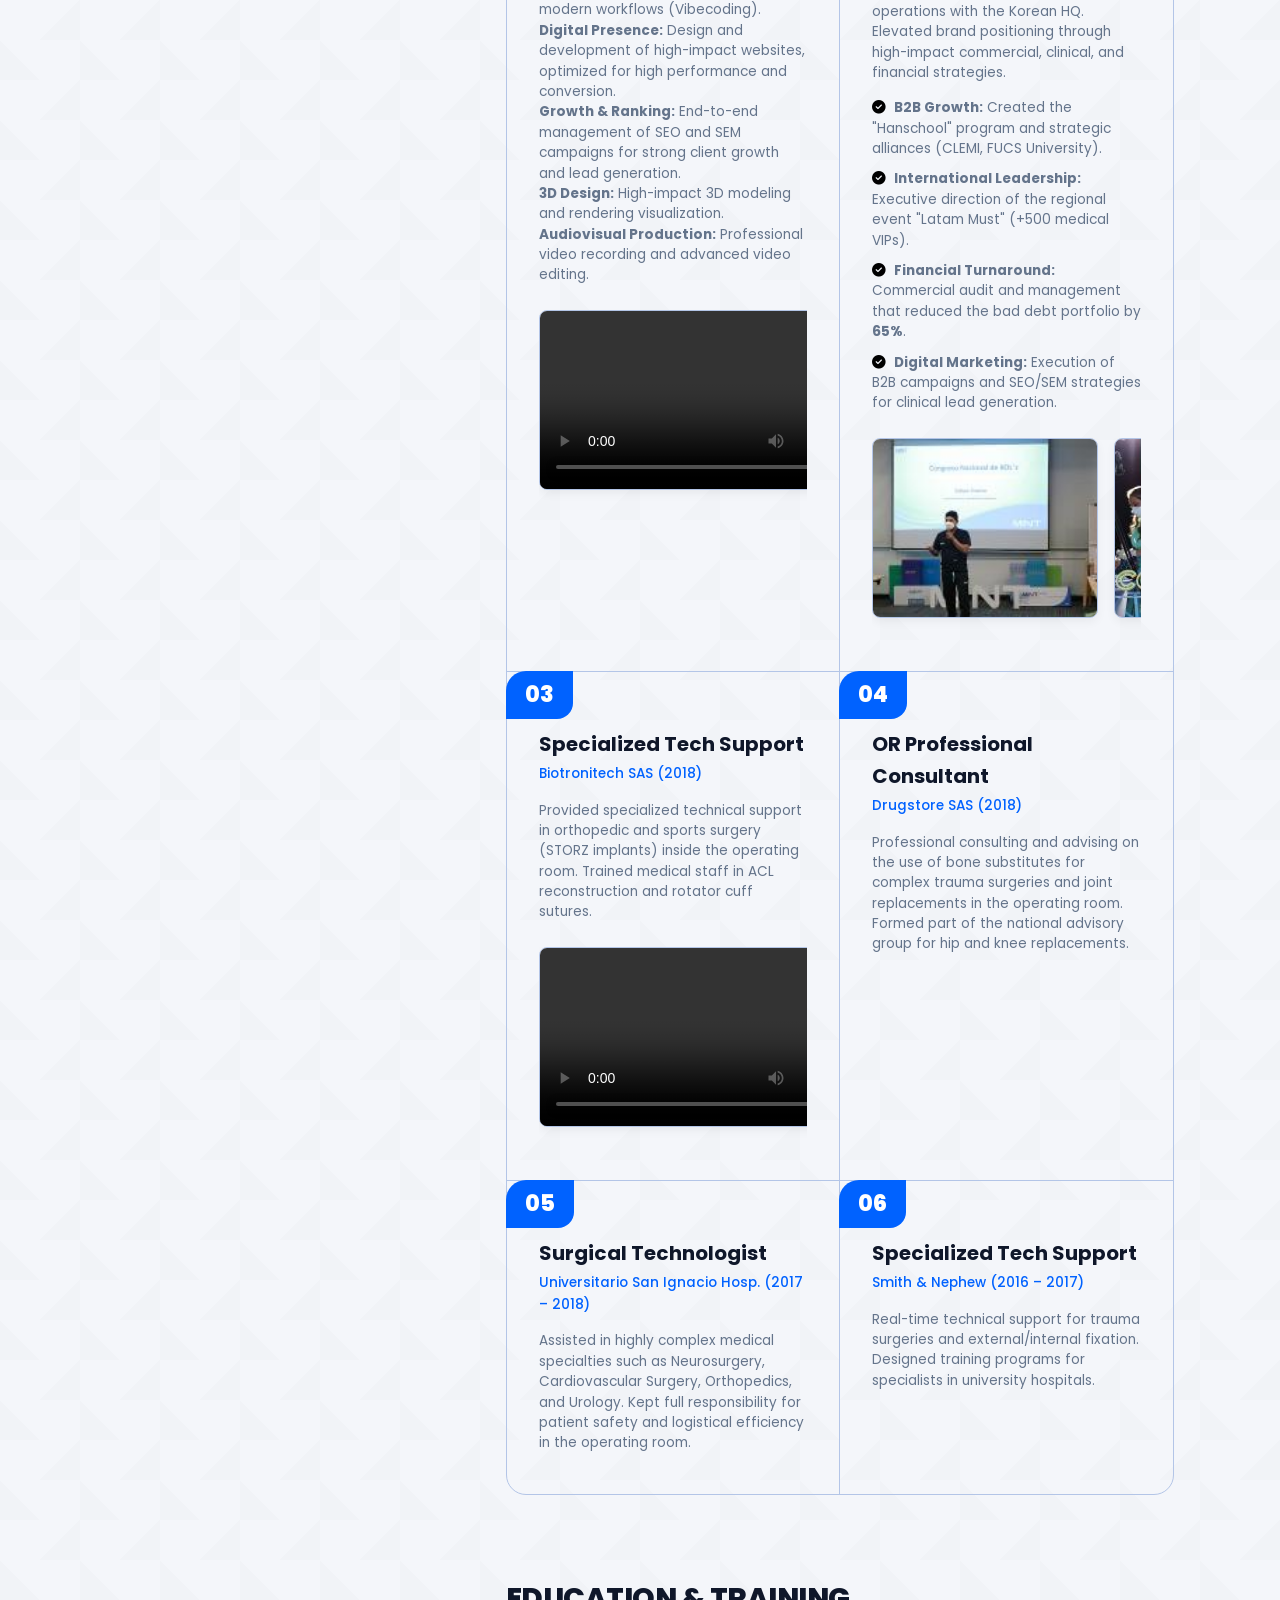
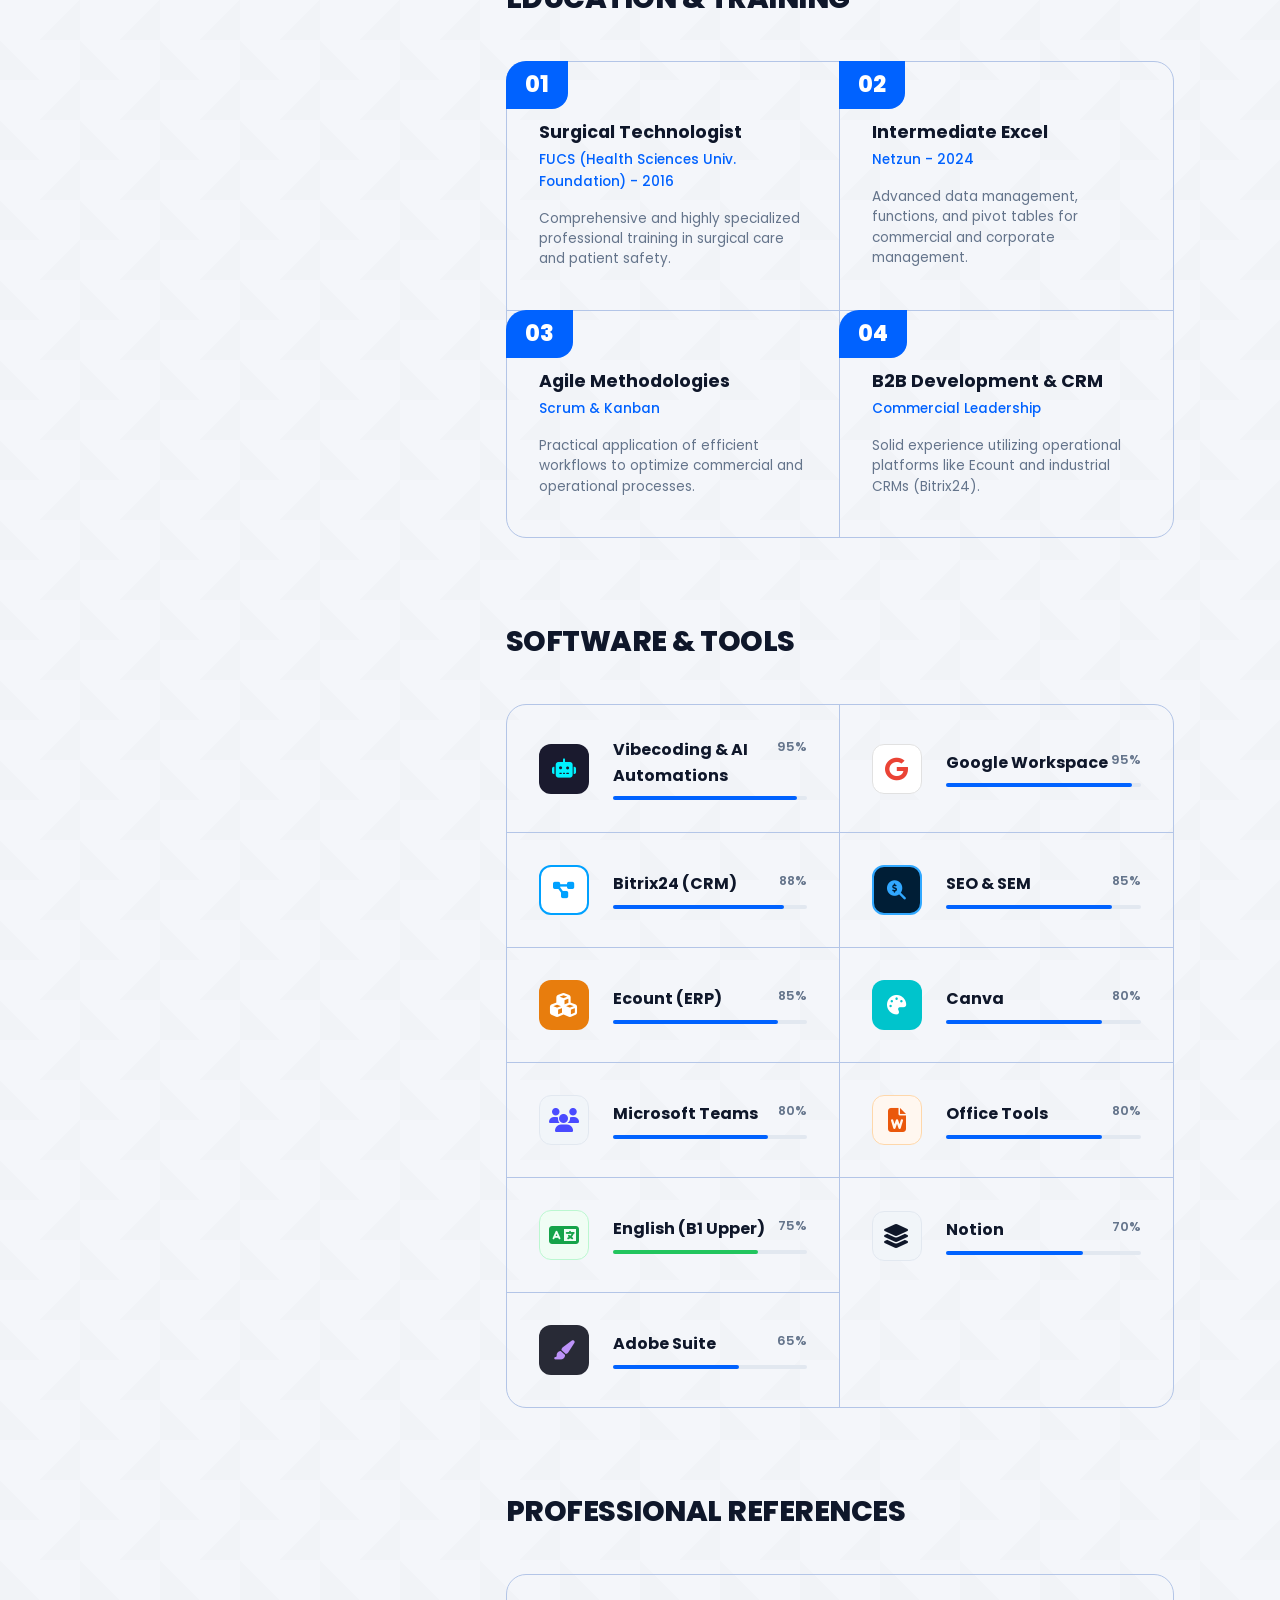
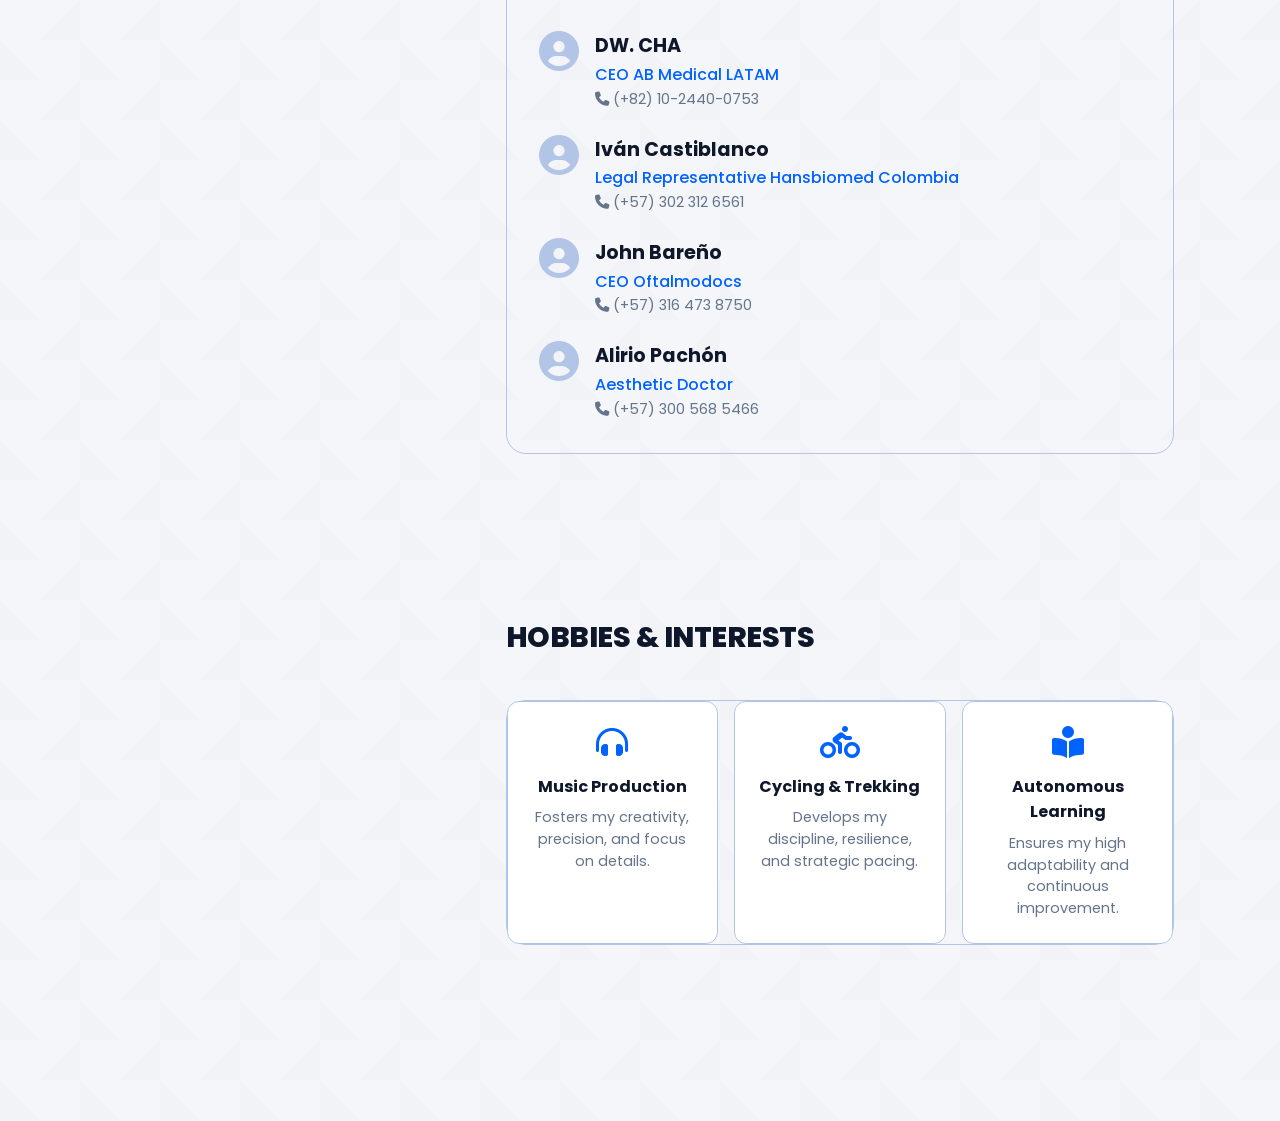
==== commit f3500e79: "Update profile summary leadership focus in both languages" ====
--- a/en.html
+++ b/en.html
@@ -51,7 +51,7 @@
                     Director of Sales & Product with over 8 years of experience in the medical-surgical and aesthetic industry. Expert in B2B business development in LATAM, AI product launching, and operational optimization via CRM.
                 </p>
                 <p class="desc hero-desc mt-3">
-                    I stand out for leading teams of 10+ people and maintaining a strong focus on cash flow improvement (with key achievements like reducing overdue accounts by 40%), always incorporating continuous training and a strong results-driven approach.
+                    I stand out for leading teams of 10+ people and maintaining a strong focus on cash flow improvement (with key achievements like reducing overdue accounts by 40%), always incorporating continuous training and leadership focused on the construction and development of the team and the company.
                 </p>
             </section>
             
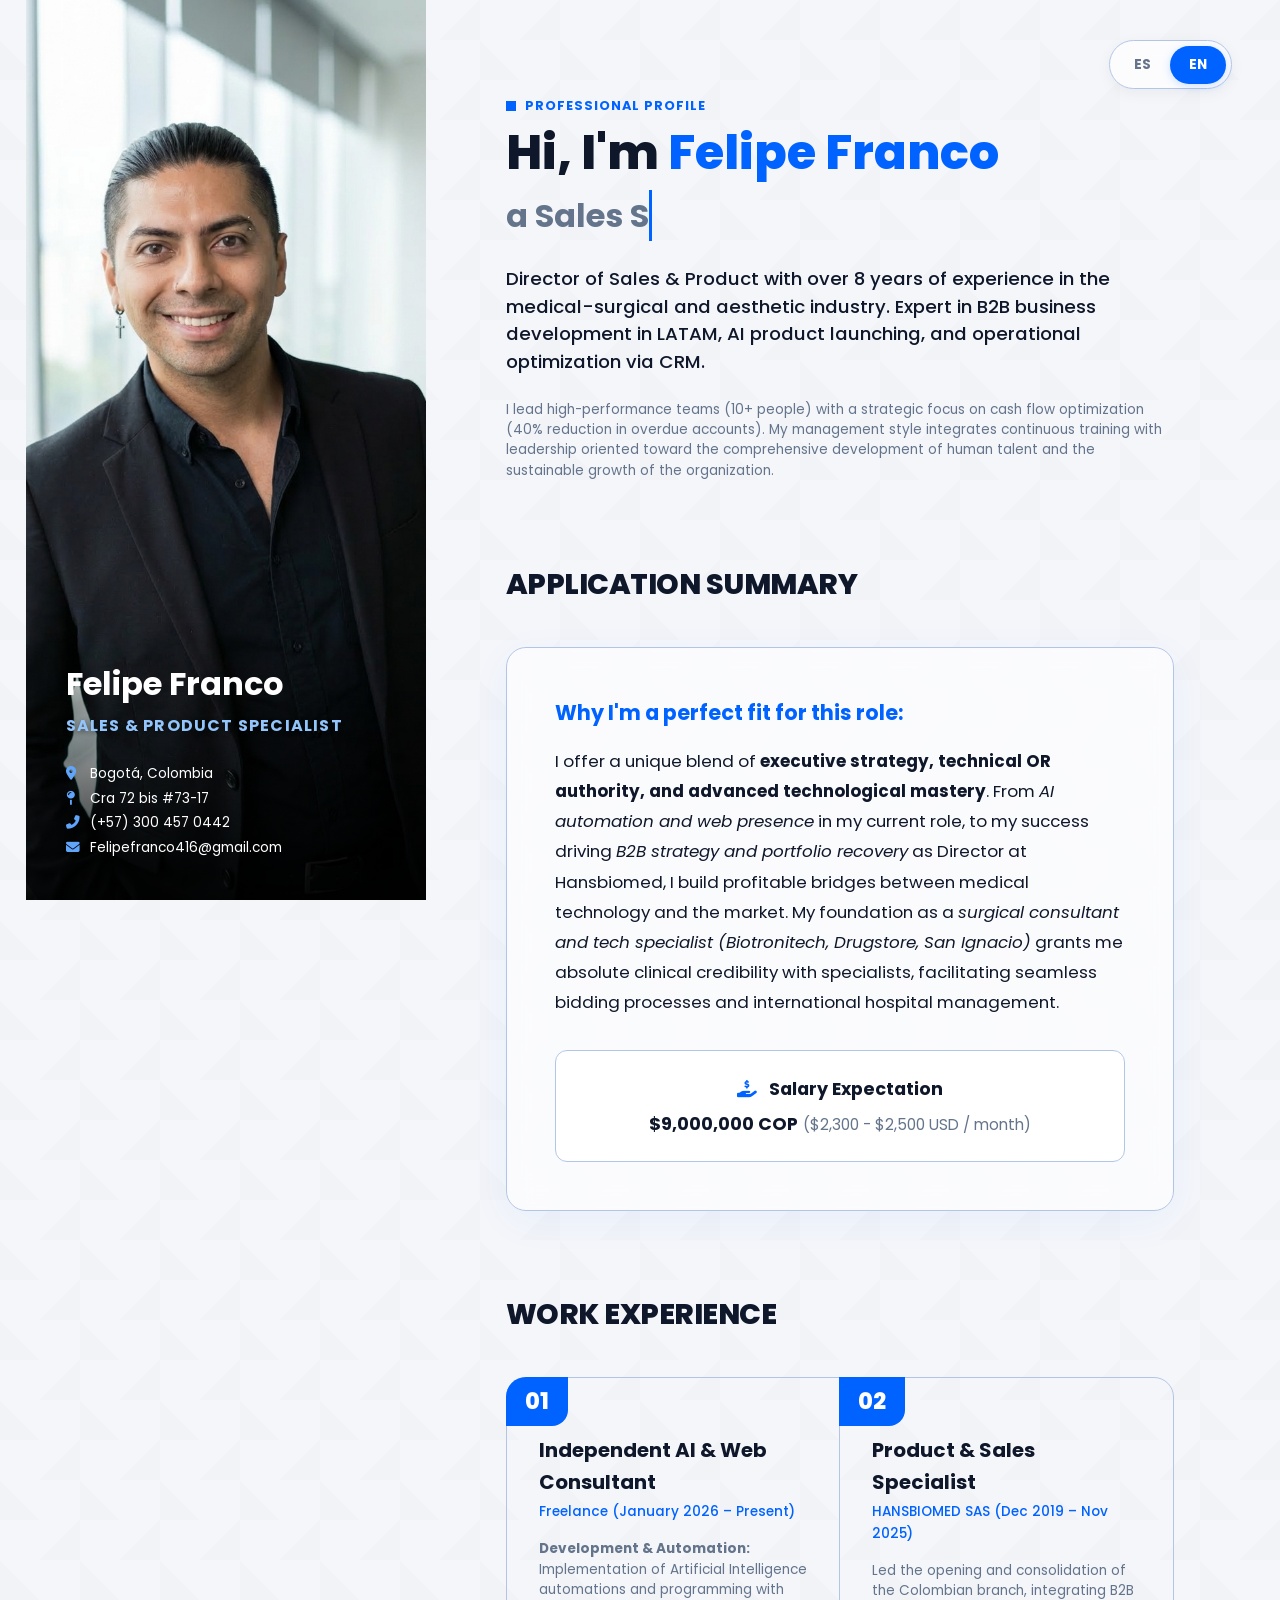
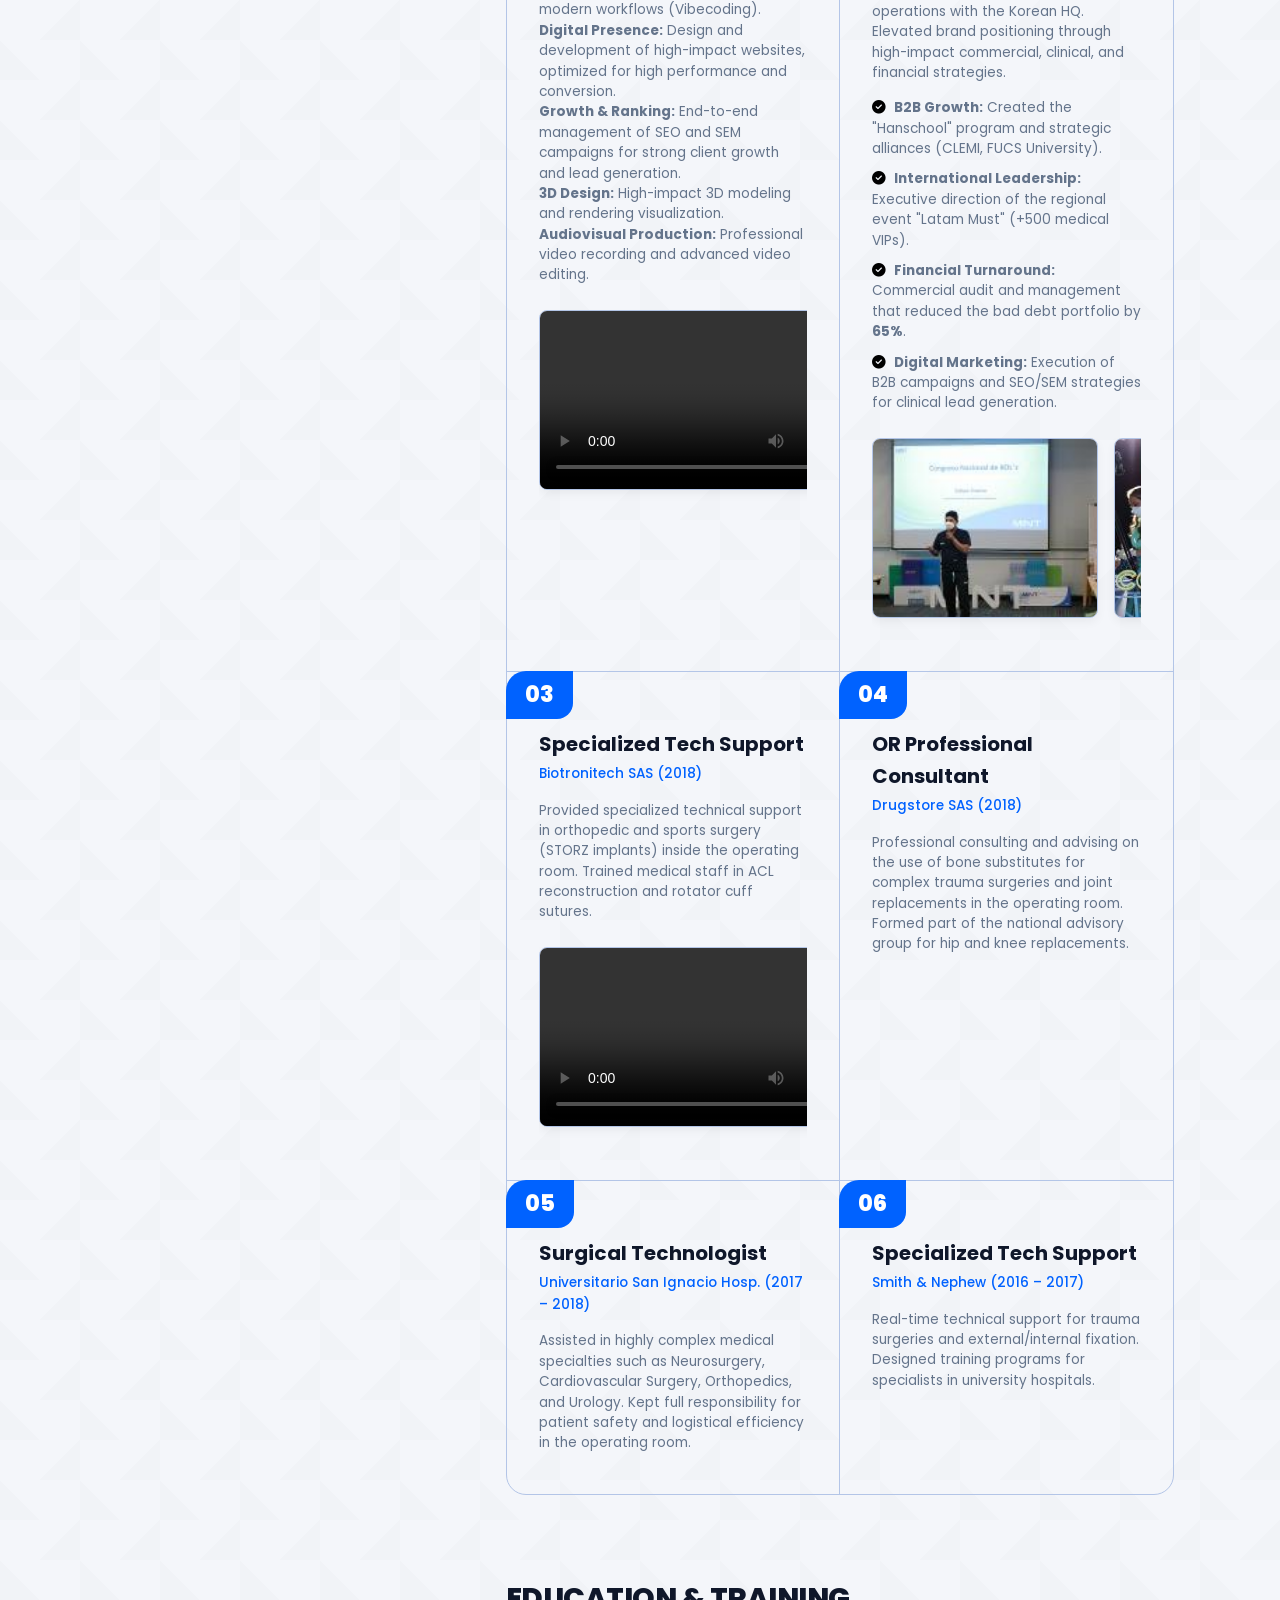
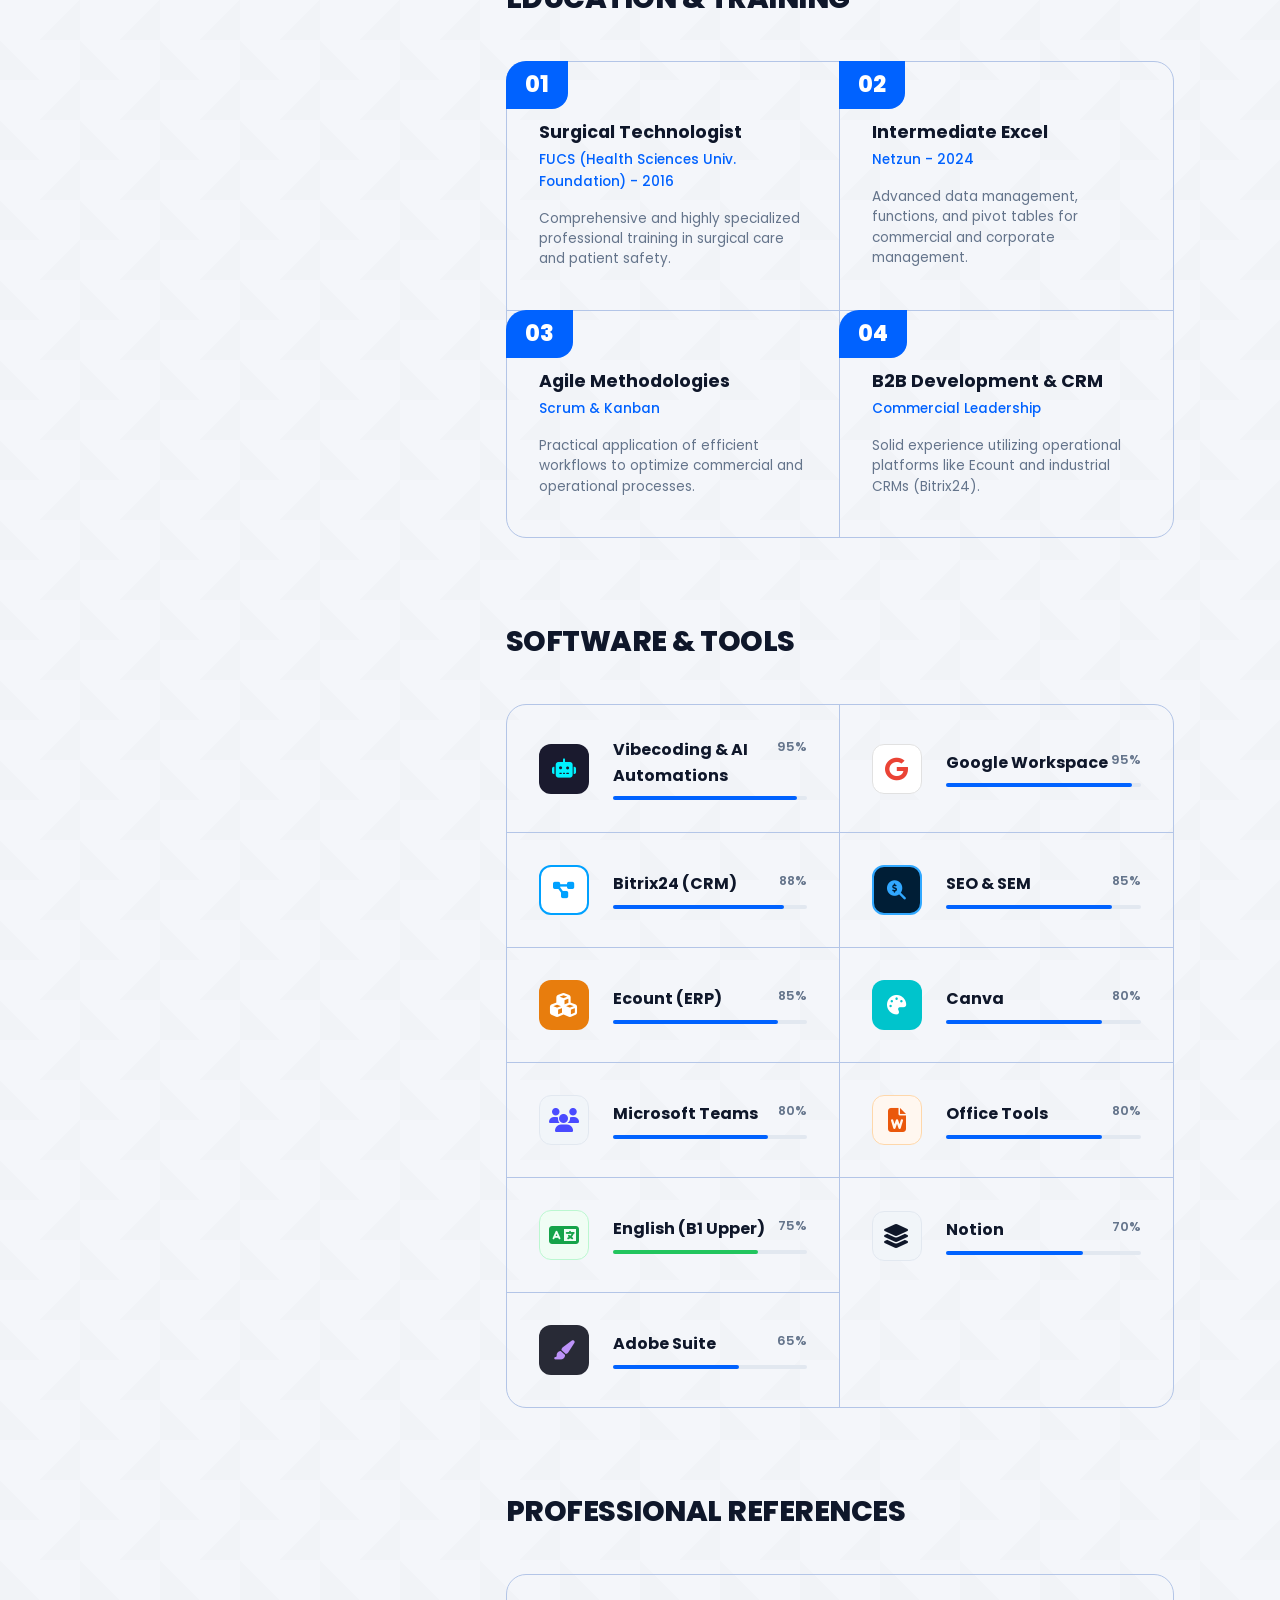
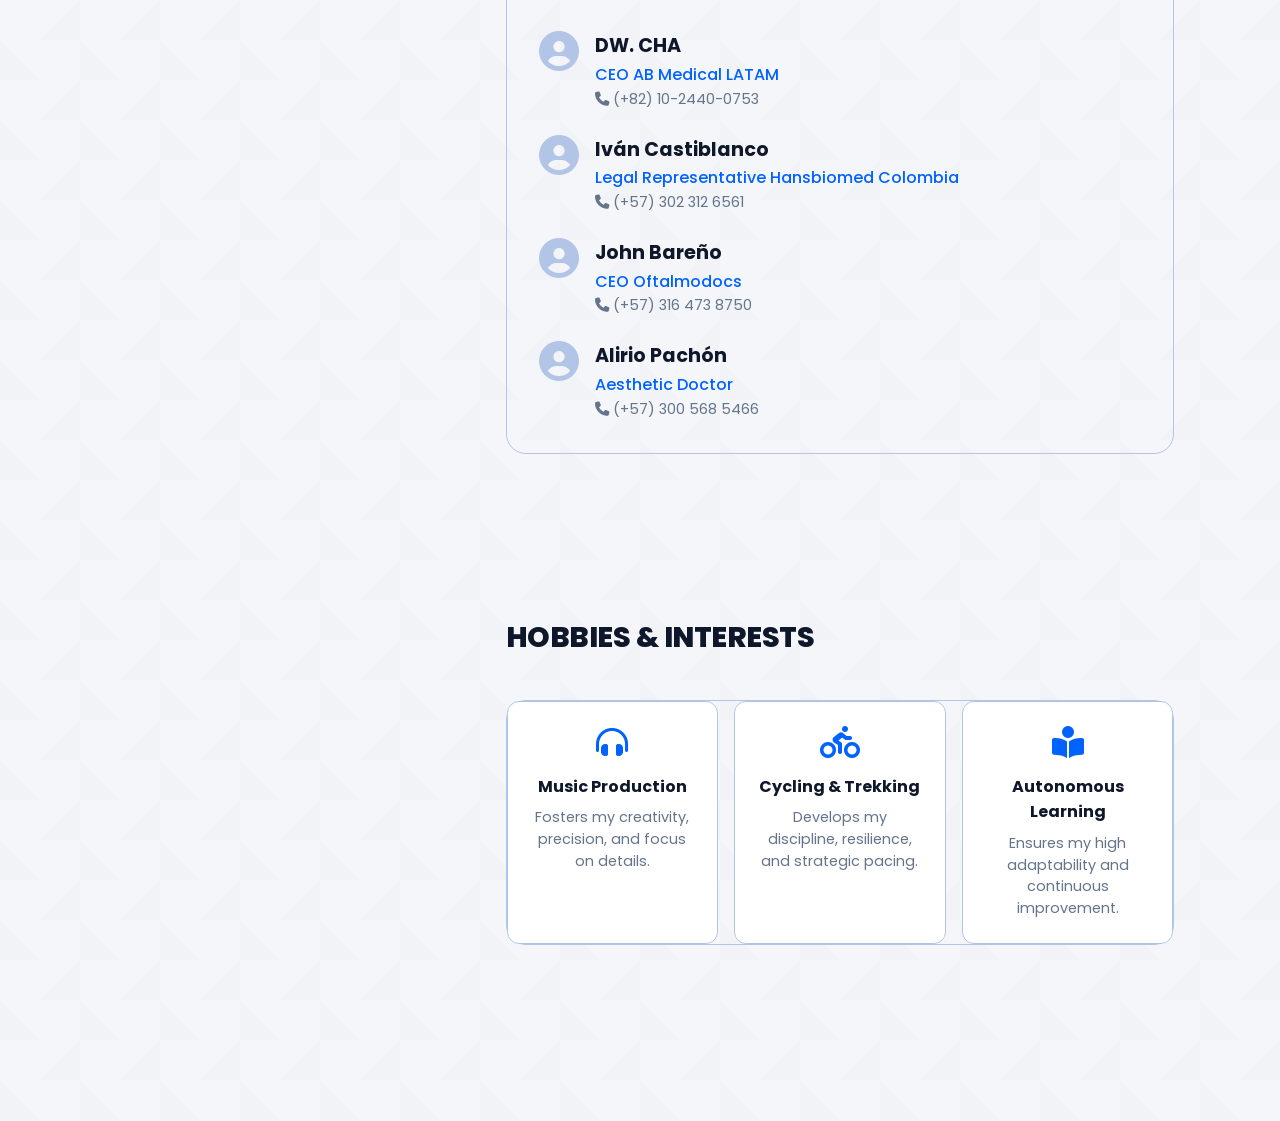
==== commit a86371c1: "Refine profile summary for a more executive and professional tone" ====
--- a/en.html
+++ b/en.html
@@ -51,7 +51,7 @@
                     Director of Sales & Product with over 8 years of experience in the medical-surgical and aesthetic industry. Expert in B2B business development in LATAM, AI product launching, and operational optimization via CRM.
                 </p>
                 <p class="desc hero-desc mt-3">
-                    I stand out for leading teams of 10+ people and maintaining a strong focus on cash flow improvement (with key achievements like reducing overdue accounts by 40%), always incorporating continuous training and leadership focused on the construction and development of the team and the company.
+                    I lead high-performance teams (10+ people) with a strategic focus on cash flow optimization (40% reduction in overdue accounts). My management style integrates continuous training with leadership oriented toward the comprehensive development of human talent and the sustainable growth of the organization.
                 </p>
             </section>
             
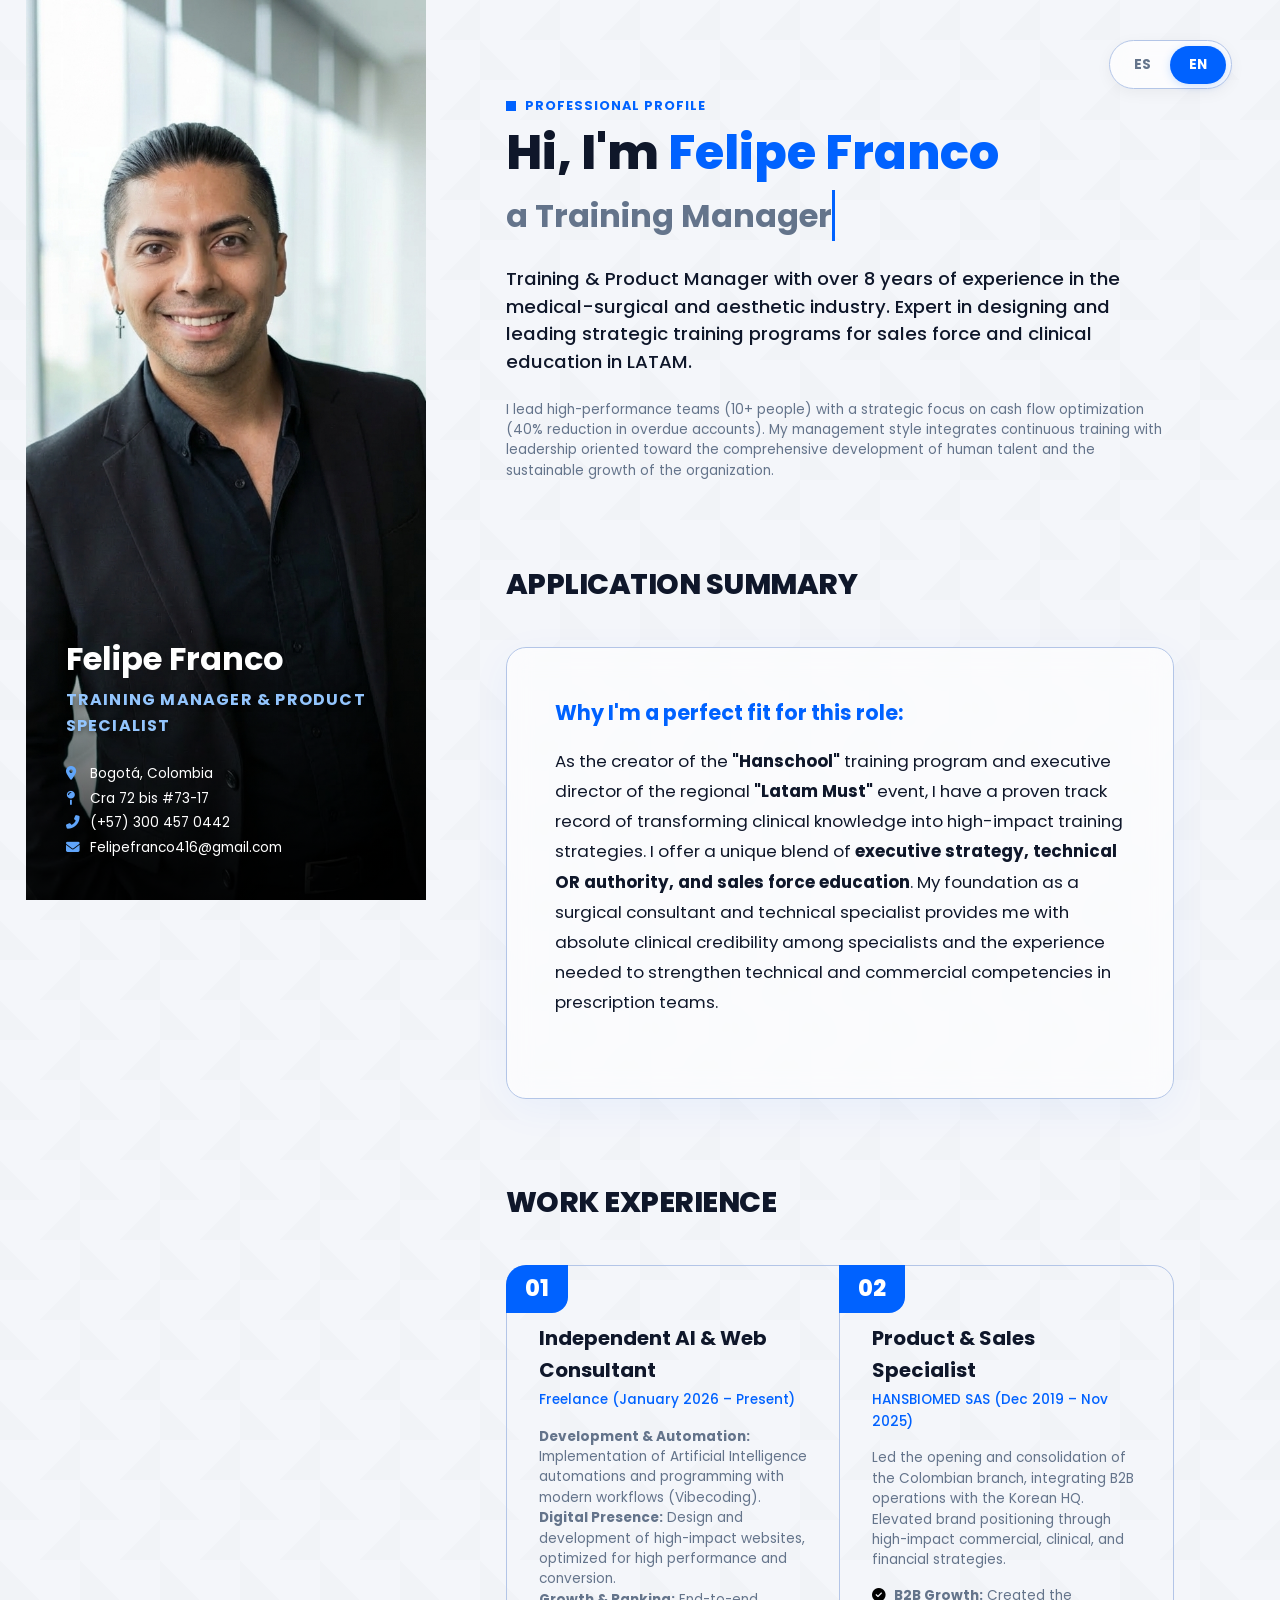
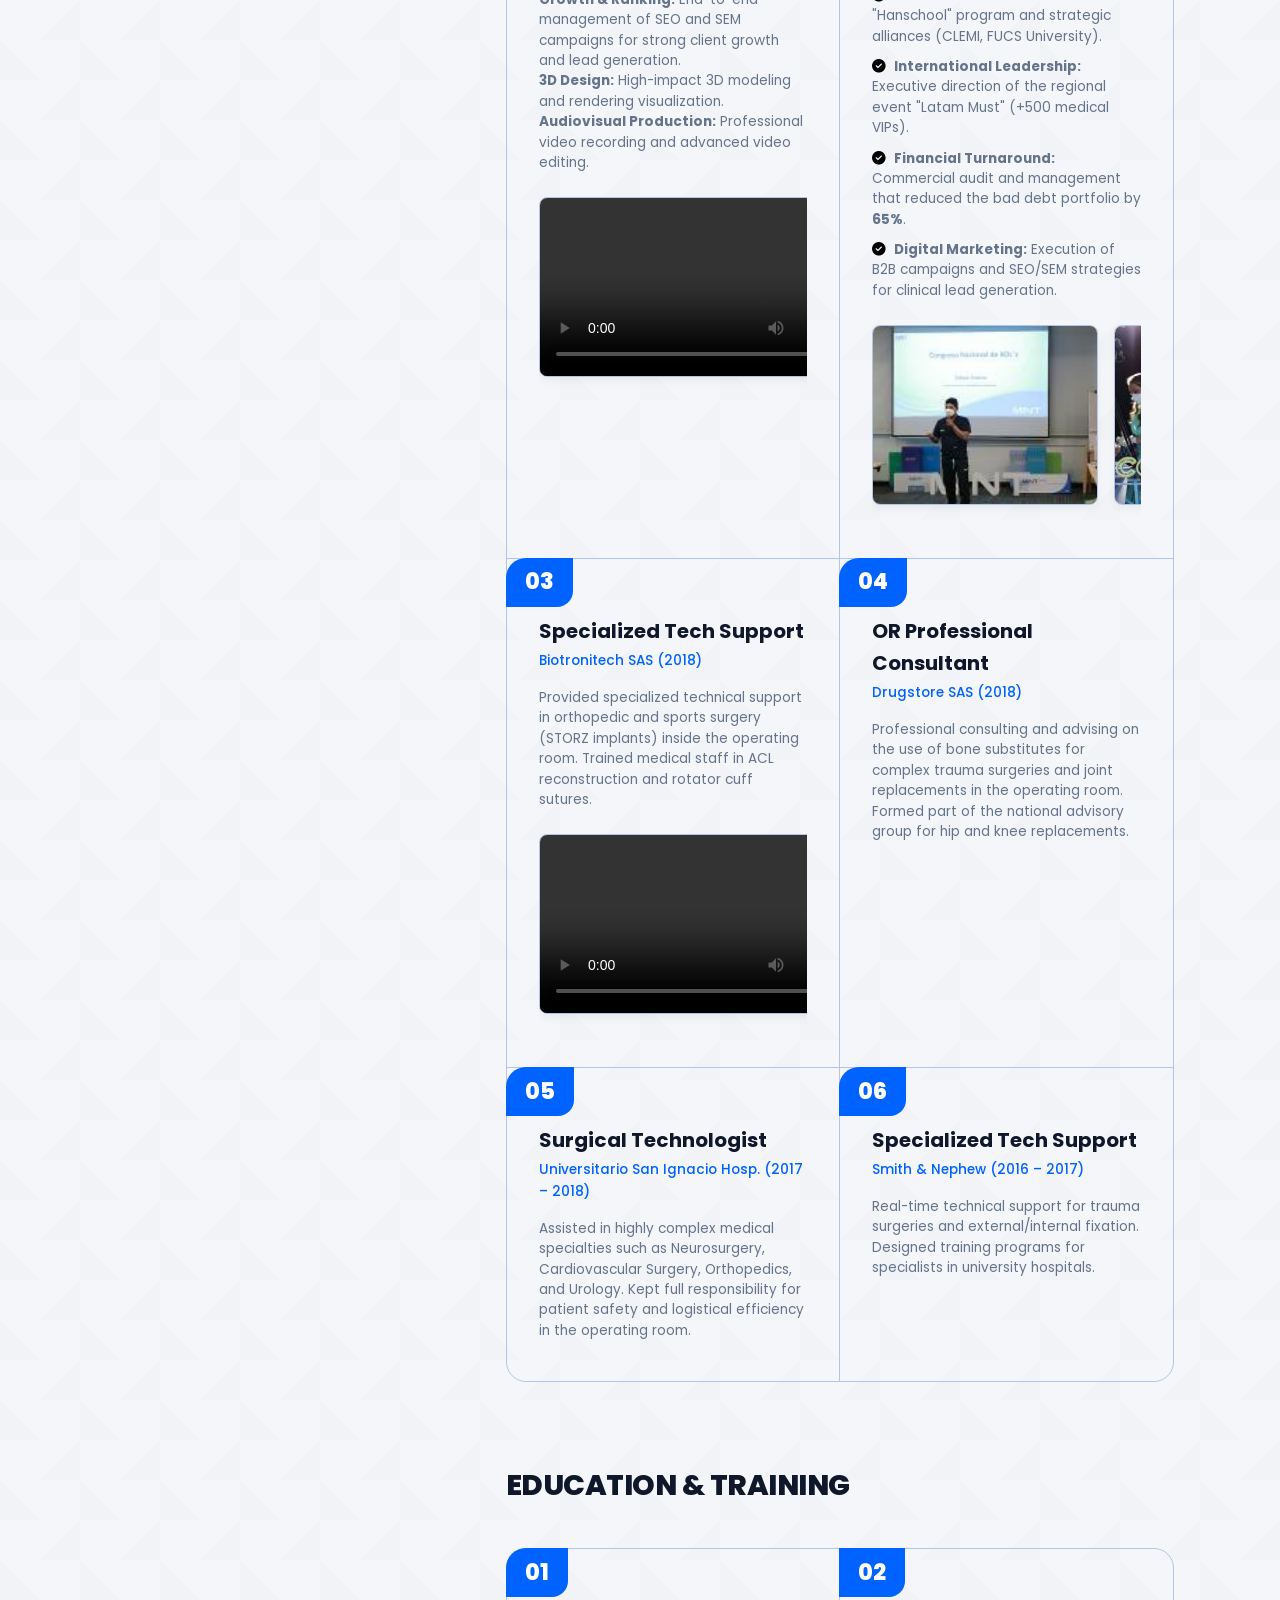
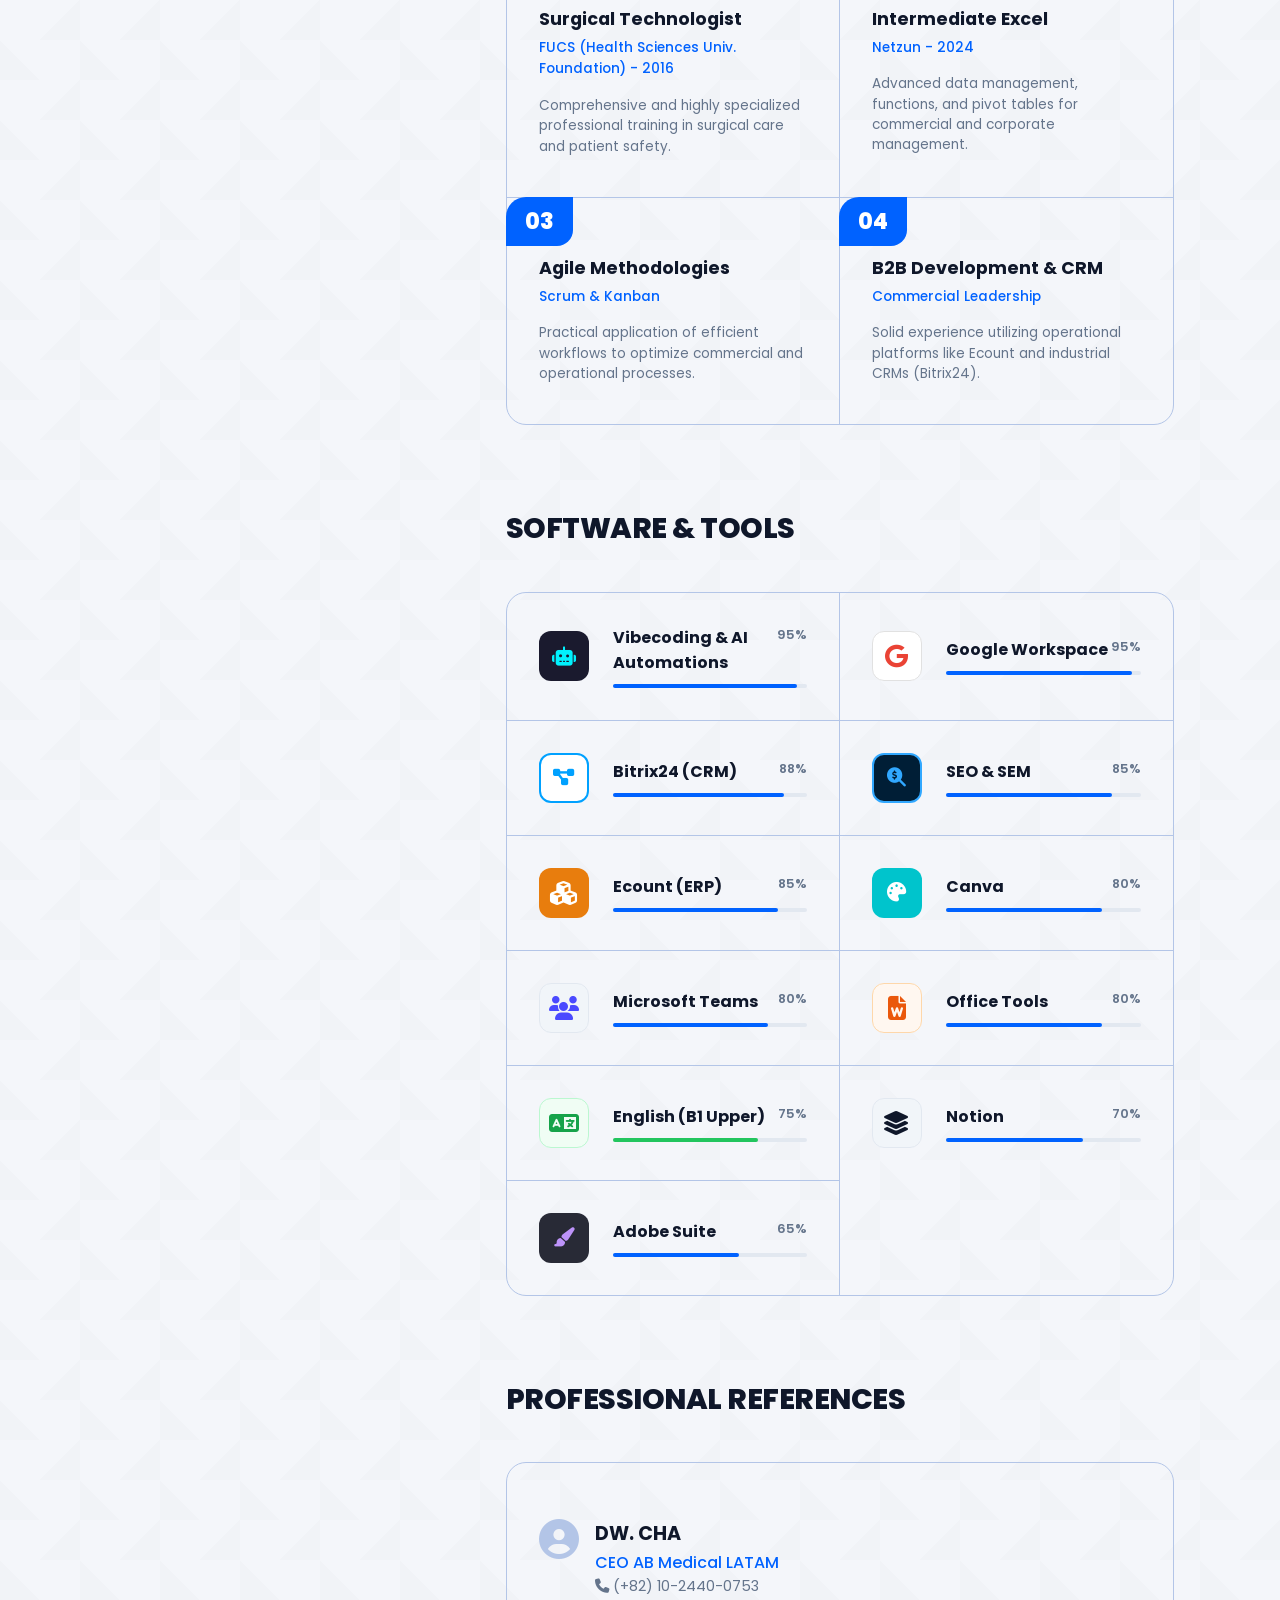
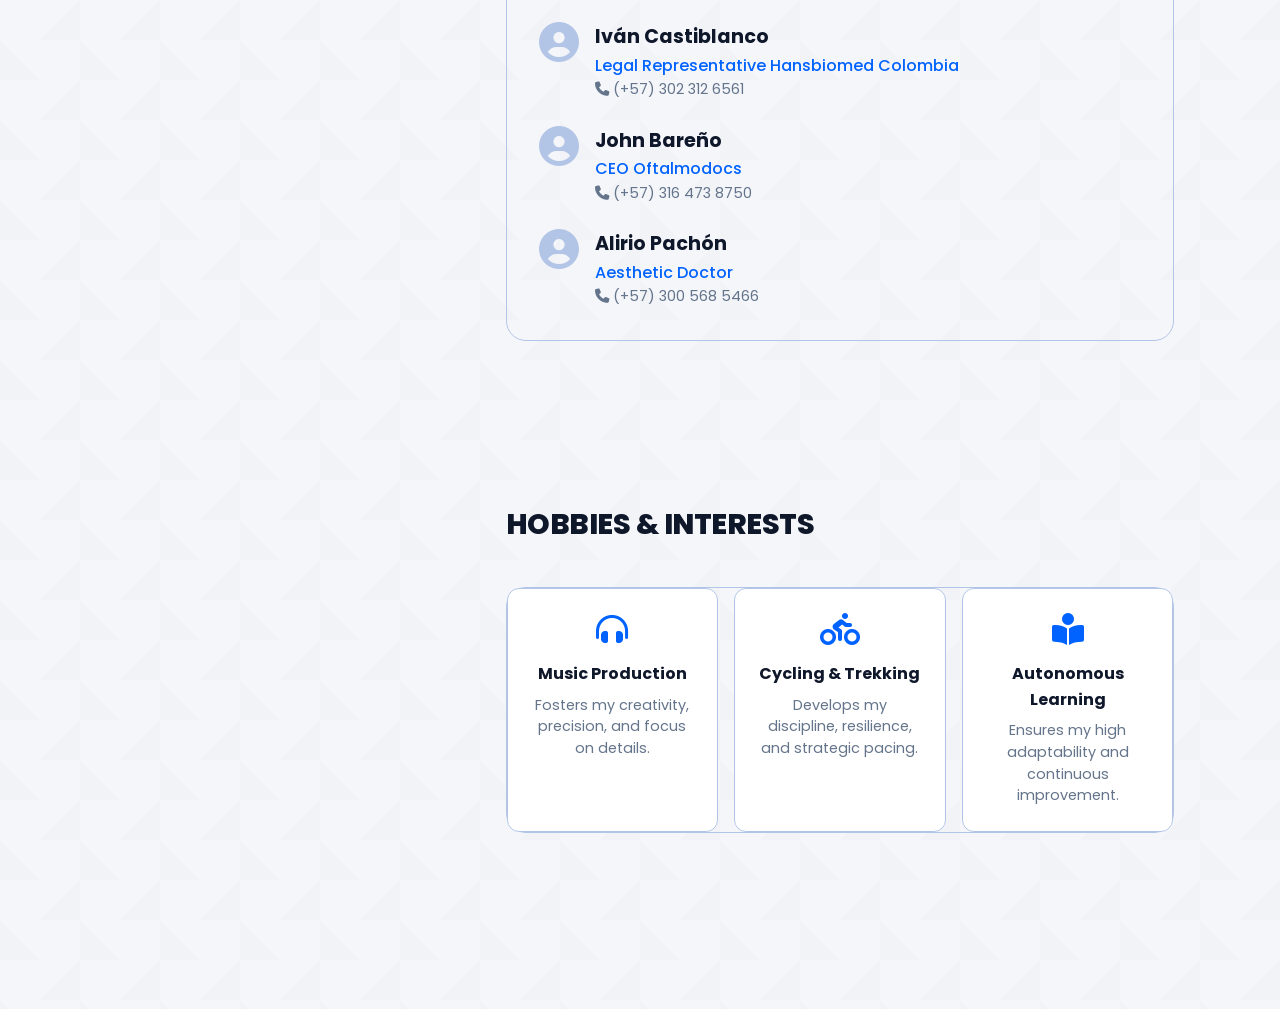
==== commit 12f4595e: "Actualización estratégica para Gerente de Entrenamiento y eliminación de aspiración salarial" ====
--- a/en.html
+++ b/en.html
@@ -12,7 +12,7 @@
 </head>
 <body class="lang-en"> <!-- Changed class -->
     <!-- Language Toggle -->
-    <div class="lang-toggle reveal">
+    <div class="lang-toggle">
         <a href="index.html">ES</a>    <!-- inactive -->
         <a href="en.html" class="active">EN</a> <!-- active -->
     </div>
@@ -27,13 +27,13 @@
                 
                 <div class="contact-info-aside" style="display: block; position: absolute; bottom: 0; left: 0; right: 0; padding: 2.5rem; background: linear-gradient(to top, rgba(0,0,0,0.9), transparent); color: white;">
                     <h2 style="font-size: 2rem; margin-bottom: 0.2rem; color: #fff;">Felipe Franco</h2>
-                    <p style="color: #93c5fd; font-weight: 700; margin-bottom: 1.5rem; letter-spacing: 1.2px; text-shadow: 0 2px 5px rgba(0,0,0,0.4);">SALES & PRODUCT SPECIALIST</p>
+                    <p style="color: #93c5fd; font-weight: 700; margin-bottom: 1.5rem; letter-spacing: 1.2px; text-shadow: 0 2px 5px rgba(0,0,0,0.4);">TRAINING MANAGER & PRODUCT SPECIALIST</p>
                     
                     <ul style="list-style: none; padding: 0; font-size: 0.85rem; line-height: 1.8;">
                         <li><i class="fas fa-map-marker-alt" style="width: 20px; color: #60a5fa;"></i> Bogotá, Colombia</li>
                         <li><i class="fas fa-map-pin" style="width: 20px; color: #60a5fa;"></i> Cra 72 bis #73-17</li>
-                        <li><i class="fas fa-phone-alt" style="width: 20px; color: #60a5fa;"></i> (+57) 300 457 0442</li>
-                        <li><i class="fas fa-envelope" style="width: 20px; color: #60a5fa;"></i> Felipefranco416@gmail.com</li>
+                        <li><i class="fas fa-phone-alt" style="width: 20px; color: #60a5fa;"></i> <a href="https://wa.me/573004570442" target="_blank" class="contact-link">(+57) 300 457 0442</a></li>
+                        <li><i class="fas fa-envelope" style="width: 20px; color: #60a5fa;"></i> <a href="mailto:Felipefranco416@gmail.com" class="contact-link">Felipefranco416@gmail.com</a></li>
                     </ul>
                 </div>
             </div>
@@ -48,7 +48,7 @@
                 <h1 class="hero-title" style="font-size: 3rem;">Hi, I'm <span style="color: var(--primary-blue);">Felipe Franco</span></h1>
                 <div class="typewriter-container">a <span class="typed-text"></span><span class="cursor">&nbsp;</span></div>
                 <p class="desc hero-desc mt-3" style="font-size: 1.15rem; color: var(--text-dark); font-weight: 500;">
-                    Director of Sales & Product with over 8 years of experience in the medical-surgical and aesthetic industry. Expert in B2B business development in LATAM, AI product launching, and operational optimization via CRM.
+                    Training & Product Manager with over 8 years of experience in the medical-surgical and aesthetic industry. Expert in designing and leading strategic training programs for sales force and clinical education in LATAM.
                 </p>
                 <p class="desc hero-desc mt-3">
                     I lead high-performance teams (10+ people) with a strategic focus on cash flow optimization (40% reduction in overdue accounts). My management style integrates continuous training with leadership oriented toward the comprehensive development of human talent and the sustainable growth of the organization.
@@ -61,14 +61,8 @@
                 <div style="background: rgba(255, 255, 255, 0.6); backdrop-filter: blur(12px); padding: 3rem; border-radius: 20px; border: 1px solid var(--border-color); box-shadow: 0 10px 40px rgba(0, 98, 255, 0.05);">
                     <h3 style="color: var(--primary-blue); margin-bottom: 1rem; font-size: 1.3rem;">Why I'm a perfect fit for this role:</h3>
                     <p class="desc" style="font-size: 1.05rem; line-height: 1.8; color: var(--text-dark); margin-bottom: 2rem;">
-                        I offer a unique blend of <strong>executive strategy, technical OR authority, and advanced technological mastery</strong>. From <em>AI automation and web presence</em> in my current role, to my success driving <em>B2B strategy and portfolio recovery</em> as Director at Hansbiomed, I build profitable bridges between medical technology and the market. My foundation as a <em>surgical consultant and tech specialist (Biotronitech, Drugstore, San Ignacio)</em> grants me absolute clinical credibility with specialists, facilitating seamless bidding processes and international hospital management.
+                        As the creator of the <strong>"Hanschool"</strong> training program and executive director of the regional <strong>"Latam Must"</strong> event, I have a proven track record of transforming clinical knowledge into high-impact training strategies. I offer a unique blend of <strong>executive strategy, technical OR authority, and sales force education</strong>. My foundation as a surgical consultant and technical specialist provides me with absolute clinical credibility among specialists and the experience needed to strengthen technical and commercial competencies in prescription teams.
                     </p>
-                    <div style="display: flex; gap: 1.5rem; flex-wrap: wrap;">
-                        <div style="flex: 1; padding: 1.5rem; background: #fff; border-radius: 12px; border: 1px solid var(--border-color); transition: transform 0.3s ease; text-align: center;">
-                            <h4 style="font-weight: 700; color: var(--text-dark); margin-bottom: 0.5rem; font-size: 1.1rem;"><i class="fas fa-hand-holding-usd" style="color: var(--primary-blue); margin-right: 0.5rem;"></i> Salary Expectation</h4>
-                            <p class="desc" style="margin: 0; font-size: 1.1rem; color: var(--text-dark);"><strong>$9,000,000 COP</strong> <span style="font-size: 0.95rem; color: var(--text-gray);">($2,300 - $2,500 USD / month)</span></p>
-                        </div>
-                    </div>
                 </div>
             </section>
 
@@ -345,7 +339,7 @@
                                 <div>
                                     <strong style="font-size: 1.2rem; color: var(--text-dark);">DW. CHA</strong>
                                     <p style="margin: 0; color: var(--primary-blue); font-weight: 500;">CEO AB Medical LATAM</p>
-                                    <p style="margin: 0; font-size: 0.9rem; color: var(--text-gray);"><i class="fas fa-phone"></i> (+82) 10-2440-0753</p>
+                                    <p style="margin: 0; font-size: 0.9rem; color: var(--text-gray);"><i class="fas fa-phone"></i> <a href="https://wa.me/821024400753" target="_blank" class="contact-link-sml">(+82) 10-2440-0753</a></p>
                                 </div>
                             </li>
                             <li style="margin-bottom: 1.5rem; display: flex; align-items: flex-start; gap: 1rem;">
@@ -353,7 +347,7 @@
                                 <div>
                                     <strong style="font-size: 1.2rem; color: var(--text-dark);">Iván Castiblanco</strong>
                                     <p style="margin: 0; color: var(--primary-blue); font-weight: 500;">Legal Representative Hansbiomed Colombia</p>
-                                    <p style="margin: 0; font-size: 0.9rem; color: var(--text-gray);"><i class="fas fa-phone"></i> (+57) 302 312 6561</p>
+                                    <p style="margin: 0; font-size: 0.9rem; color: var(--text-gray);"><i class="fas fa-phone"></i> <a href="https://wa.me/573023126561" target="_blank" class="contact-link-sml">(+57) 302 312 6561</a></p>
                                 </div>
                             </li>
                             <li style="margin-bottom: 1.5rem; display: flex; align-items: flex-start; gap: 1rem;">
@@ -361,7 +355,7 @@
                                 <div>
                                     <strong style="font-size: 1.2rem; color: var(--text-dark);">John Bareño</strong>
                                     <p style="margin: 0; color: var(--primary-blue); font-weight: 500;">CEO Oftalmodocs</p>
-                                    <p style="margin: 0; font-size: 0.9rem; color: var(--text-gray);"><i class="fas fa-phone"></i> (+57) 316 473 8750</p>
+                                    <p style="margin: 0; font-size: 0.9rem; color: var(--text-gray);"><i class="fas fa-phone"></i> <a href="https://wa.me/573164738750" target="_blank" class="contact-link-sml">(+57) 316 473 8750</a></p>
                                 </div>
                             </li>
                             <li style="display: flex; align-items: flex-start; gap: 1rem;">
@@ -369,7 +363,7 @@
                                 <div>
                                     <strong style="font-size: 1.2rem; color: var(--text-dark);">Alirio Pachón</strong>
                                     <p style="margin: 0; color: var(--primary-blue); font-weight: 500;">Aesthetic Doctor</p>
-                                    <p style="margin: 0; font-size: 0.9rem; color: var(--text-gray);"><i class="fas fa-phone"></i> (+57) 300 568 5466</p>
+                                    <p style="margin: 0; font-size: 0.9rem; color: var(--text-gray);"><i class="fas fa-phone"></i> <a href="https://wa.me/573005685466" target="_blank" class="contact-link-sml">(+57) 300 568 5466</a></p>
                                 </div>
                             </li>
                         </ul>
--- a/style.css
+++ b/style.css
@@ -489,3 +489,30 @@
 .h-carousel img:hover {
     transform: scale(1.02);
 }
+
+/* ==============================
+   CONTACT LINKS STYLING
+   ============================== */
+.contact-link {
+    color: inherit;
+    text-decoration: none;
+    transition: all 0.3s ease;
+    border-bottom: 1px solid transparent;
+}
+
+.contact-link:hover {
+    color: #93c5fd;
+    border-bottom-color: #93c5fd;
+    padding-left: 5px;
+}
+
+.contact-link-sml {
+    color: inherit !important;
+    text-decoration: none;
+    transition: all 0.3s ease;
+}
+
+.contact-link-sml:hover {
+    color: var(--primary-blue) !important;
+    text-decoration: underline !important;
+}
